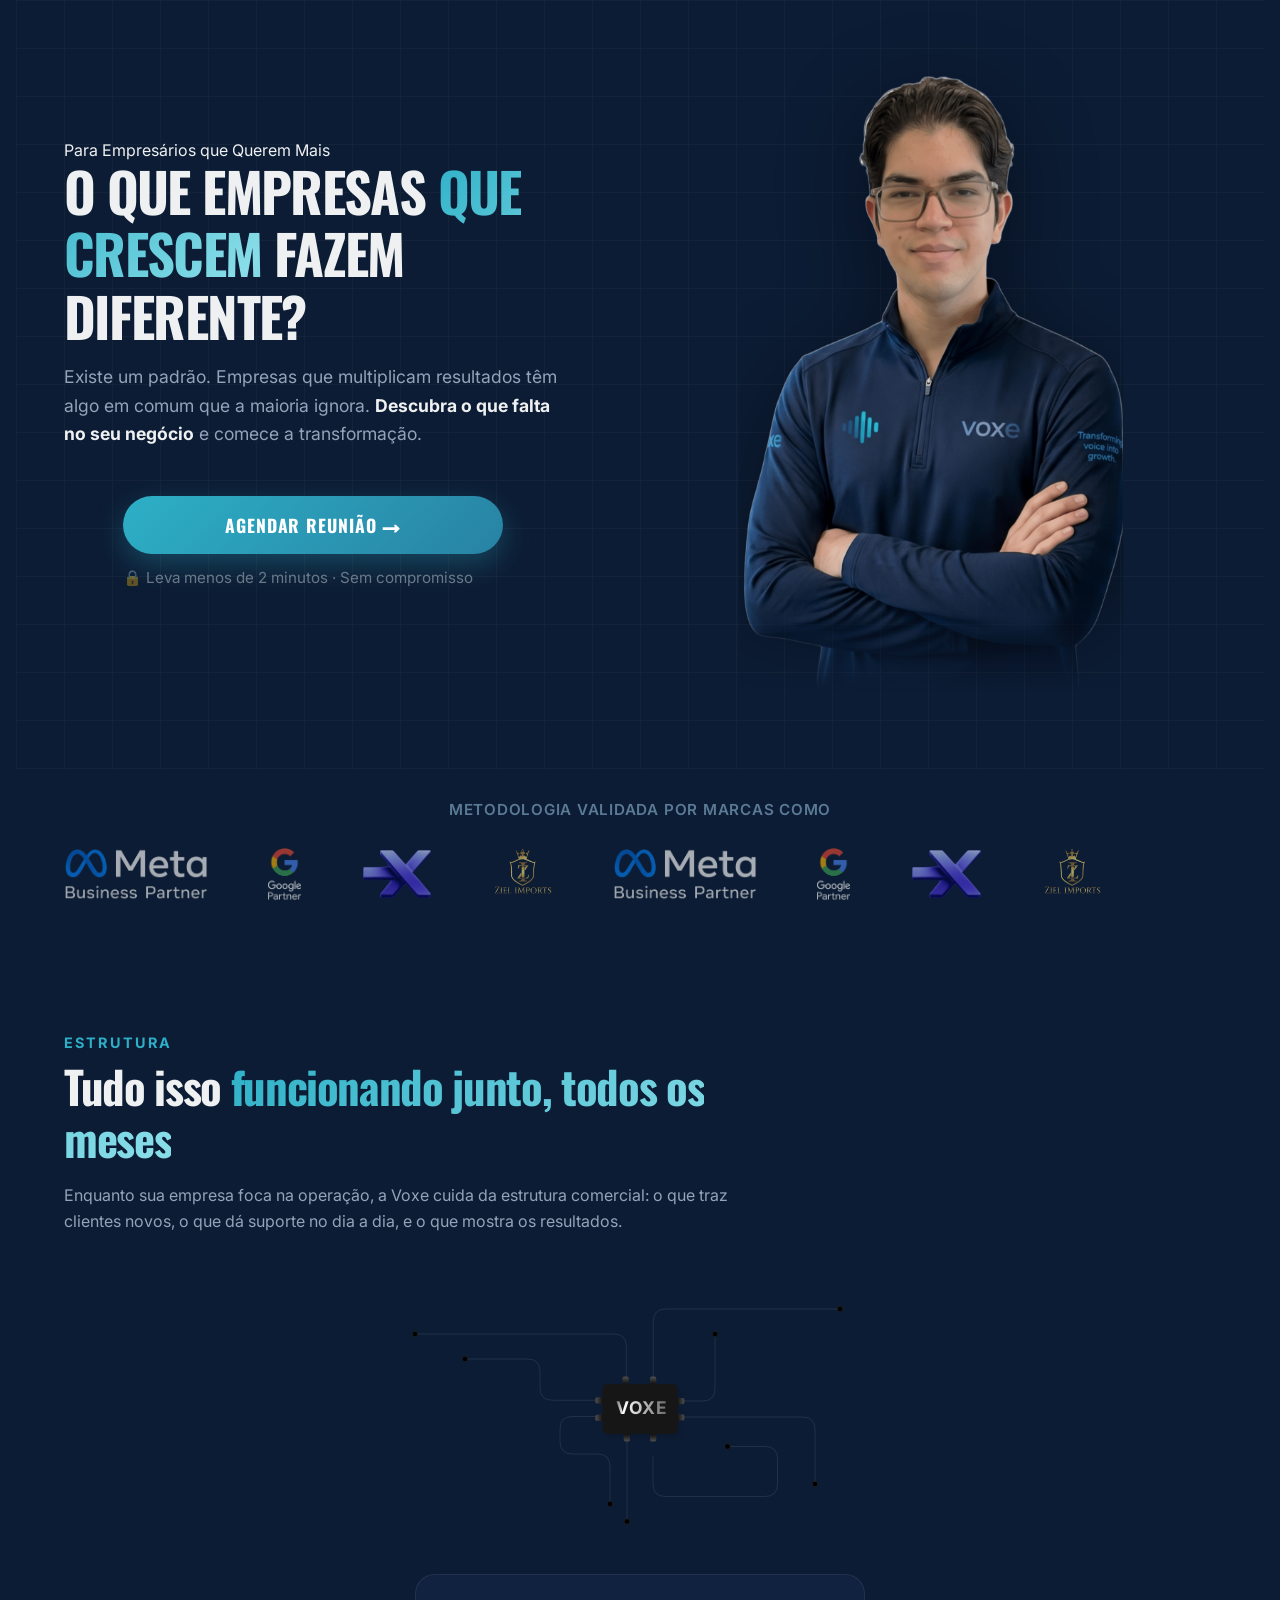
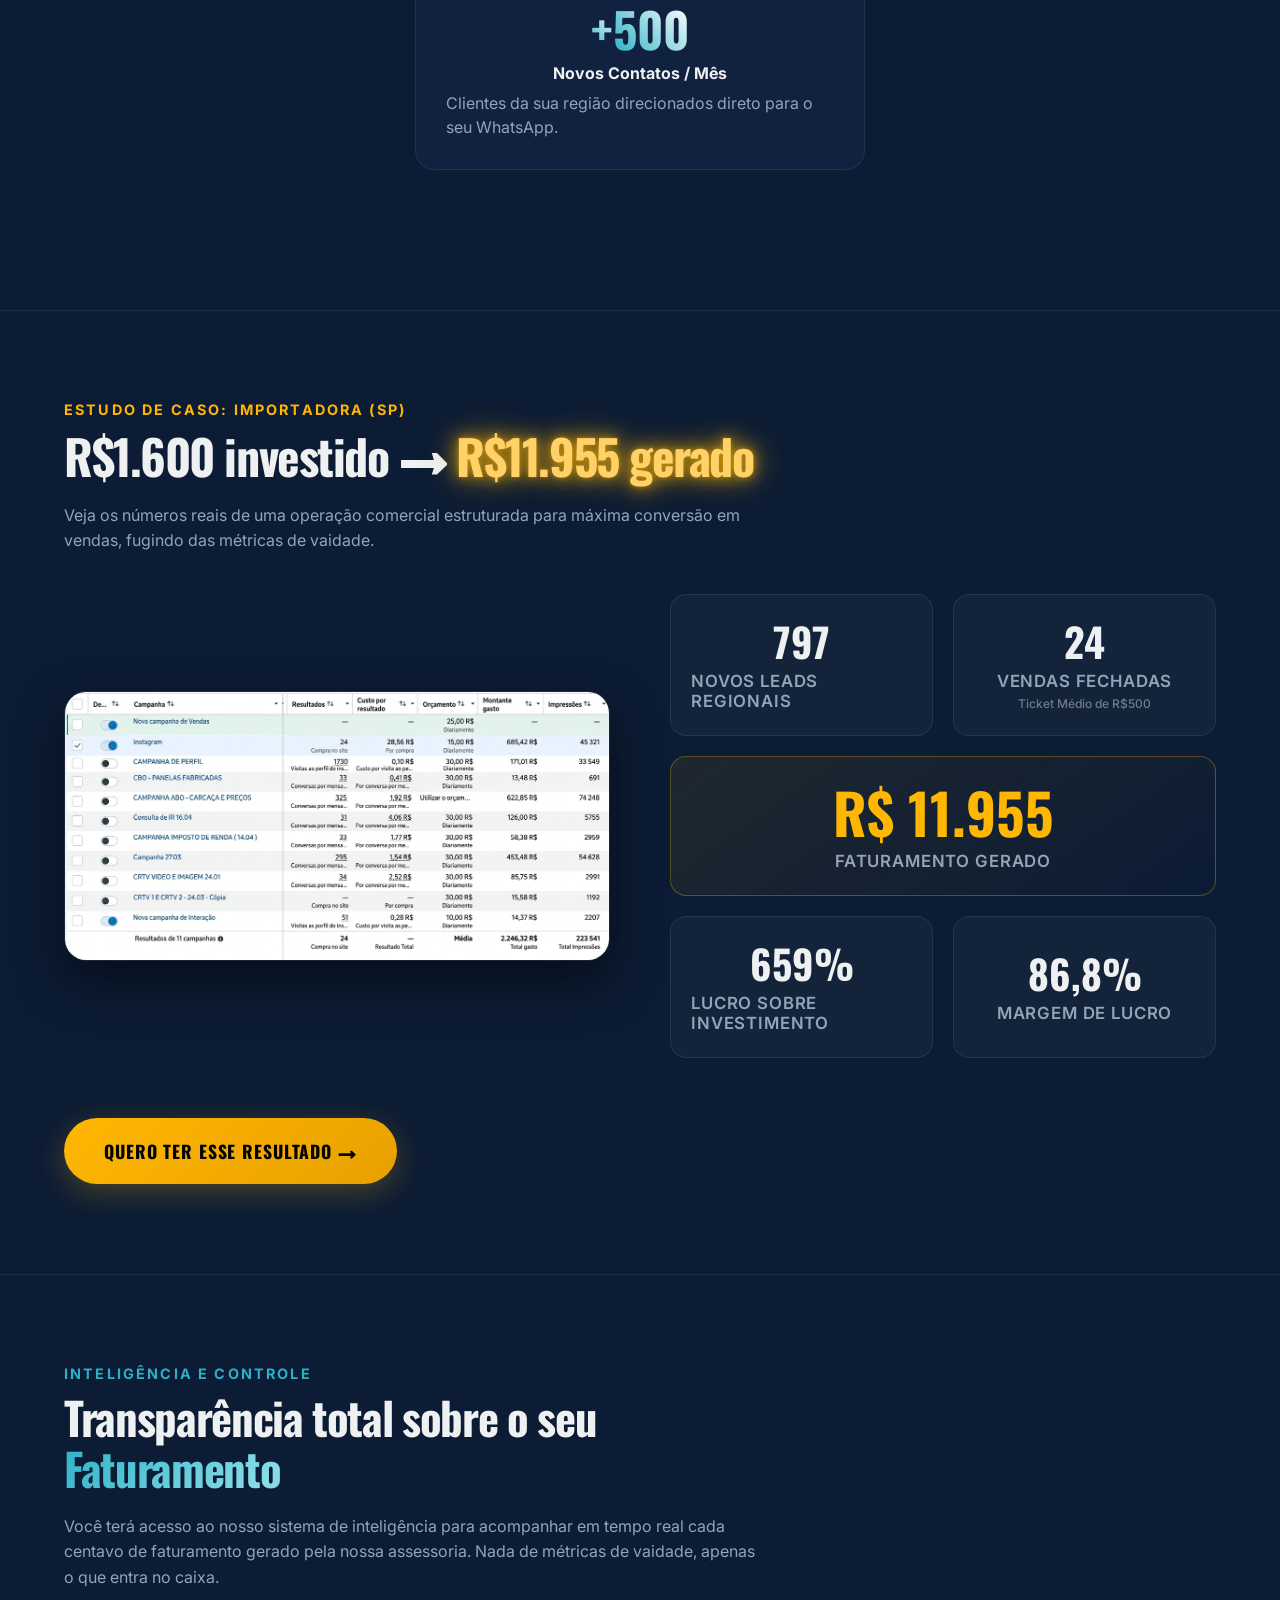
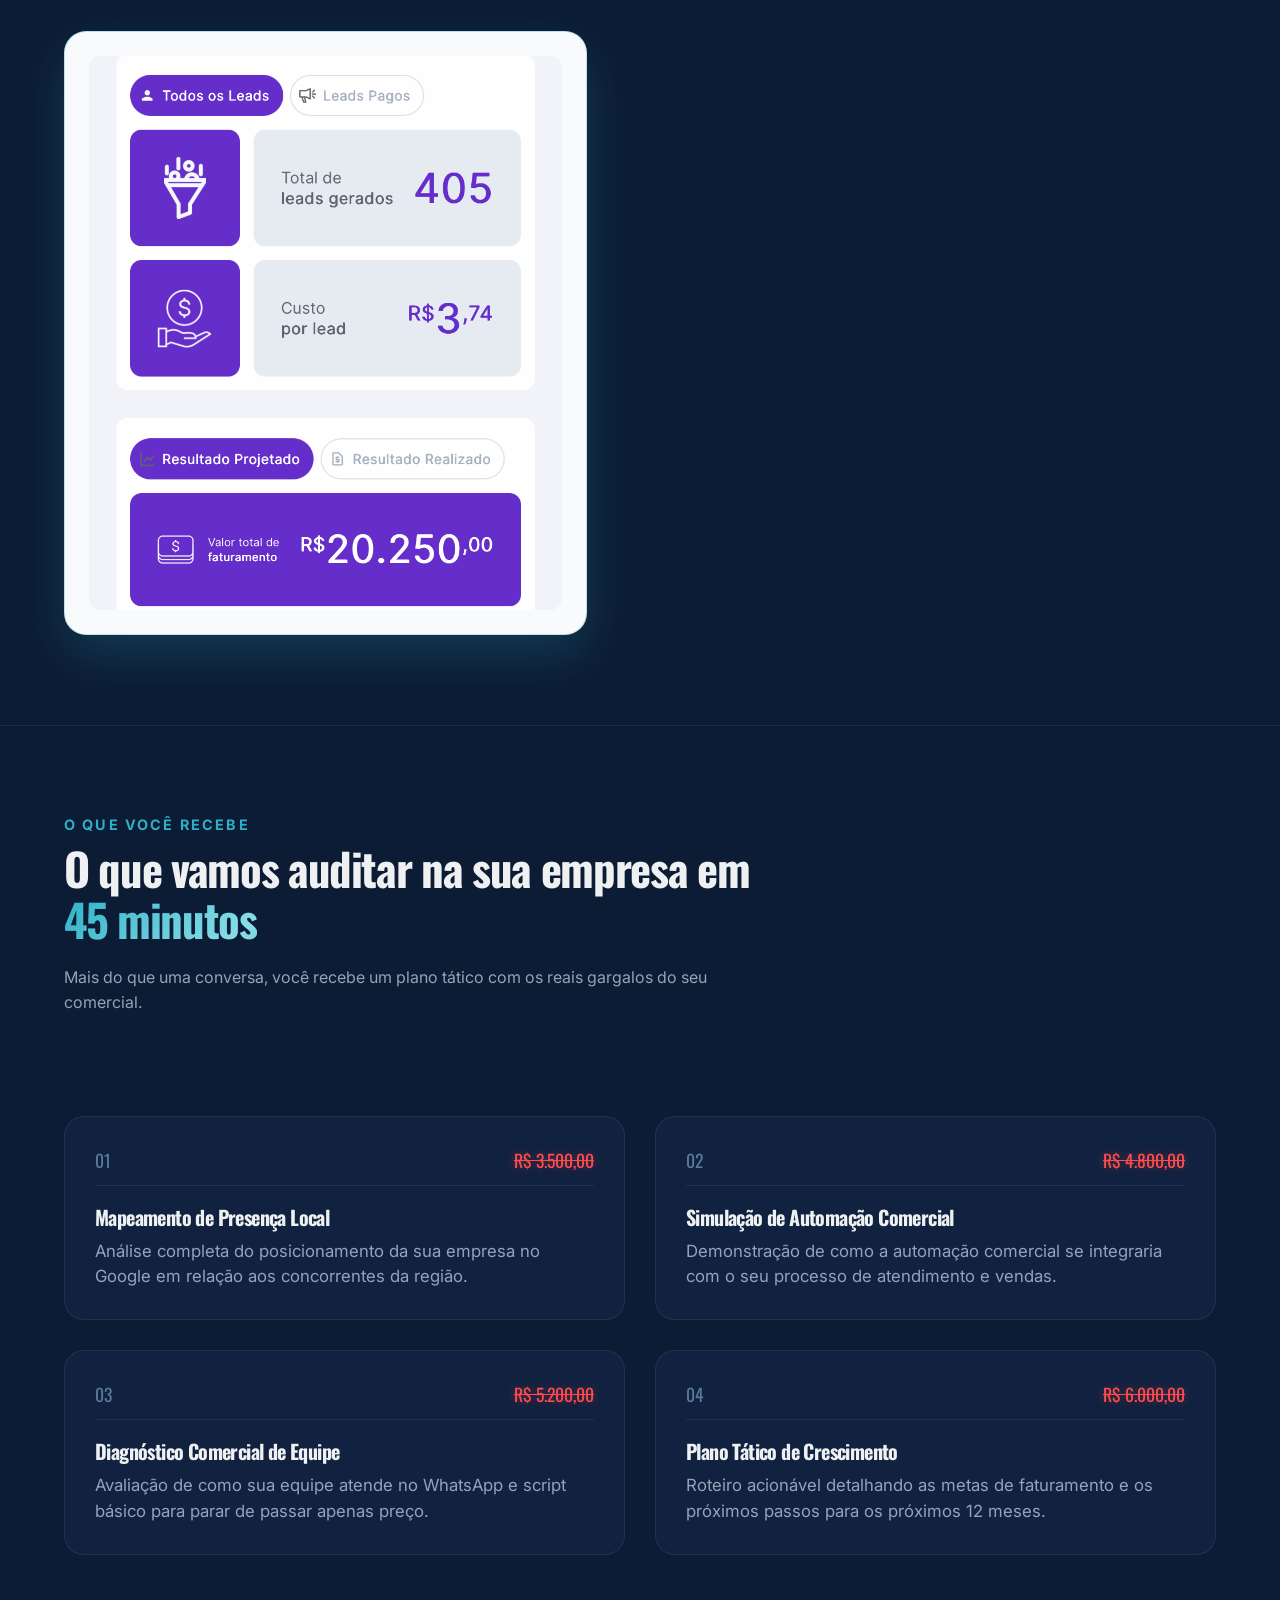
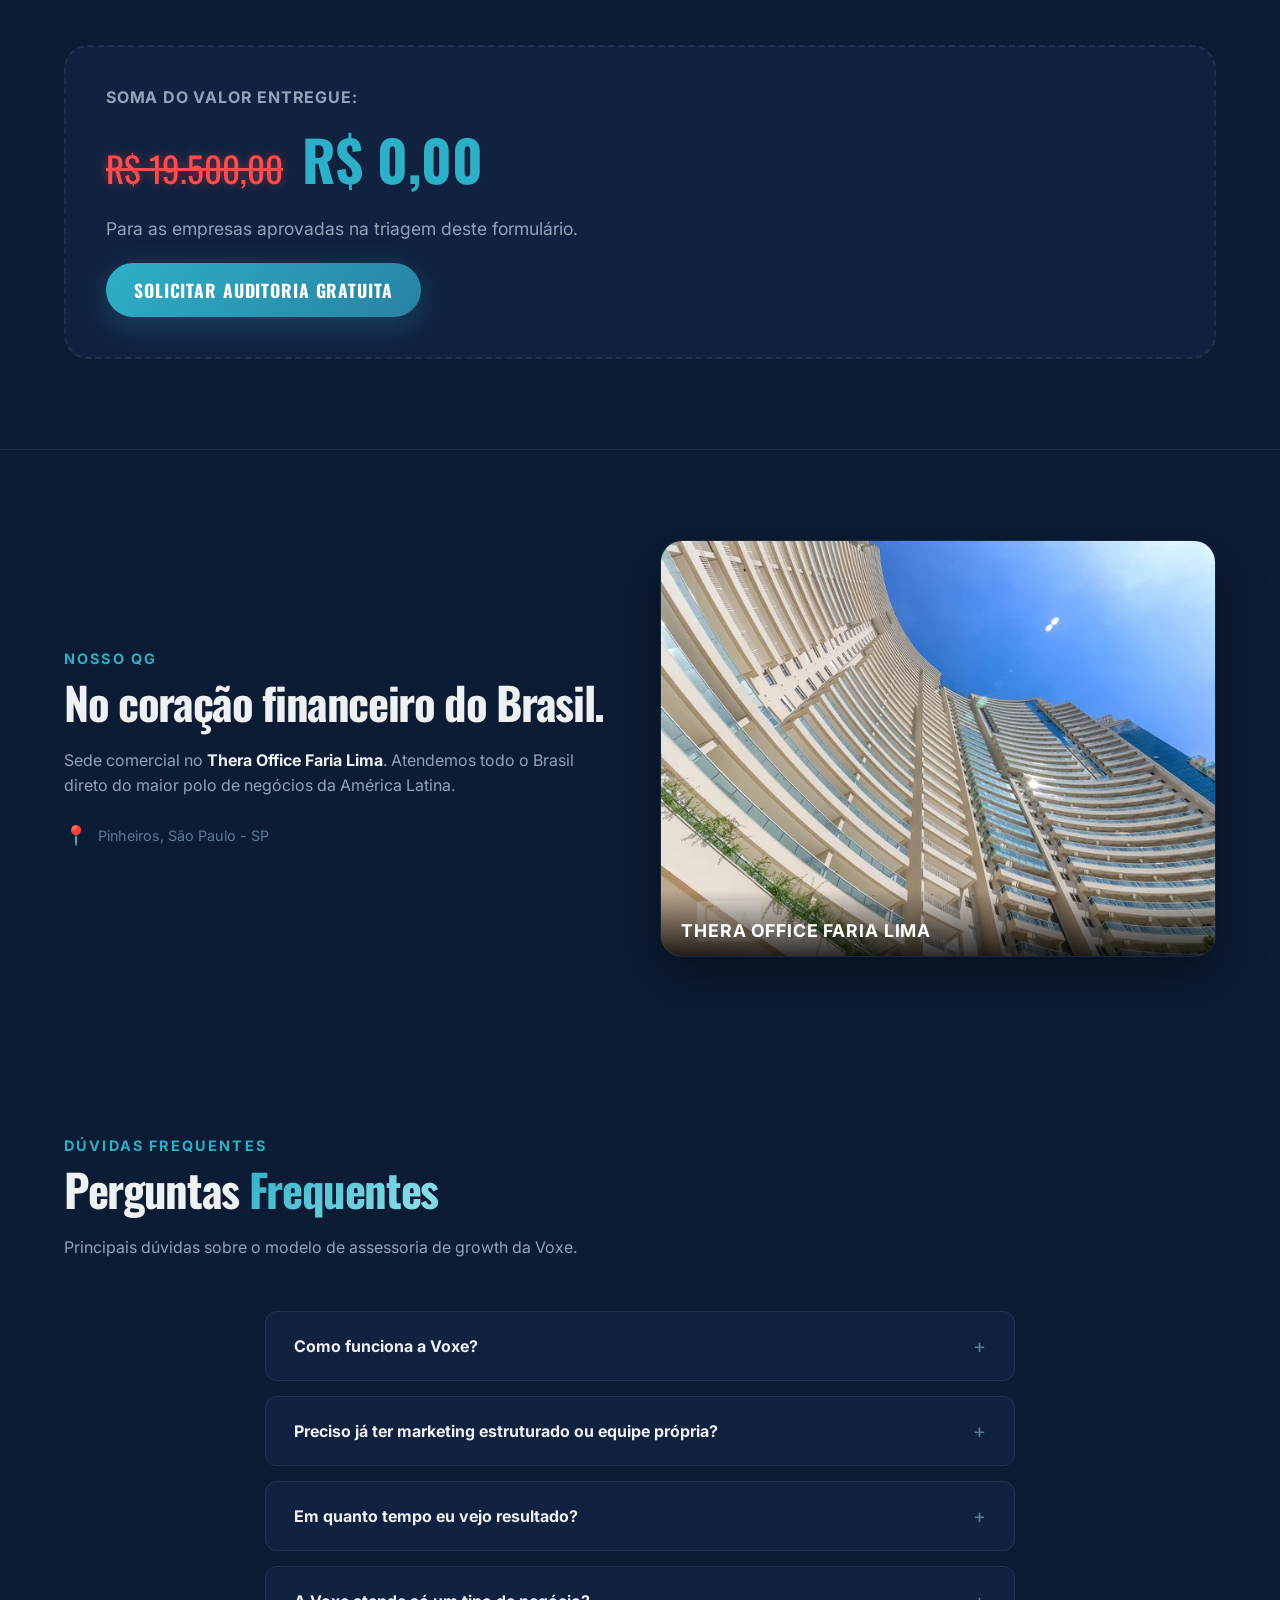
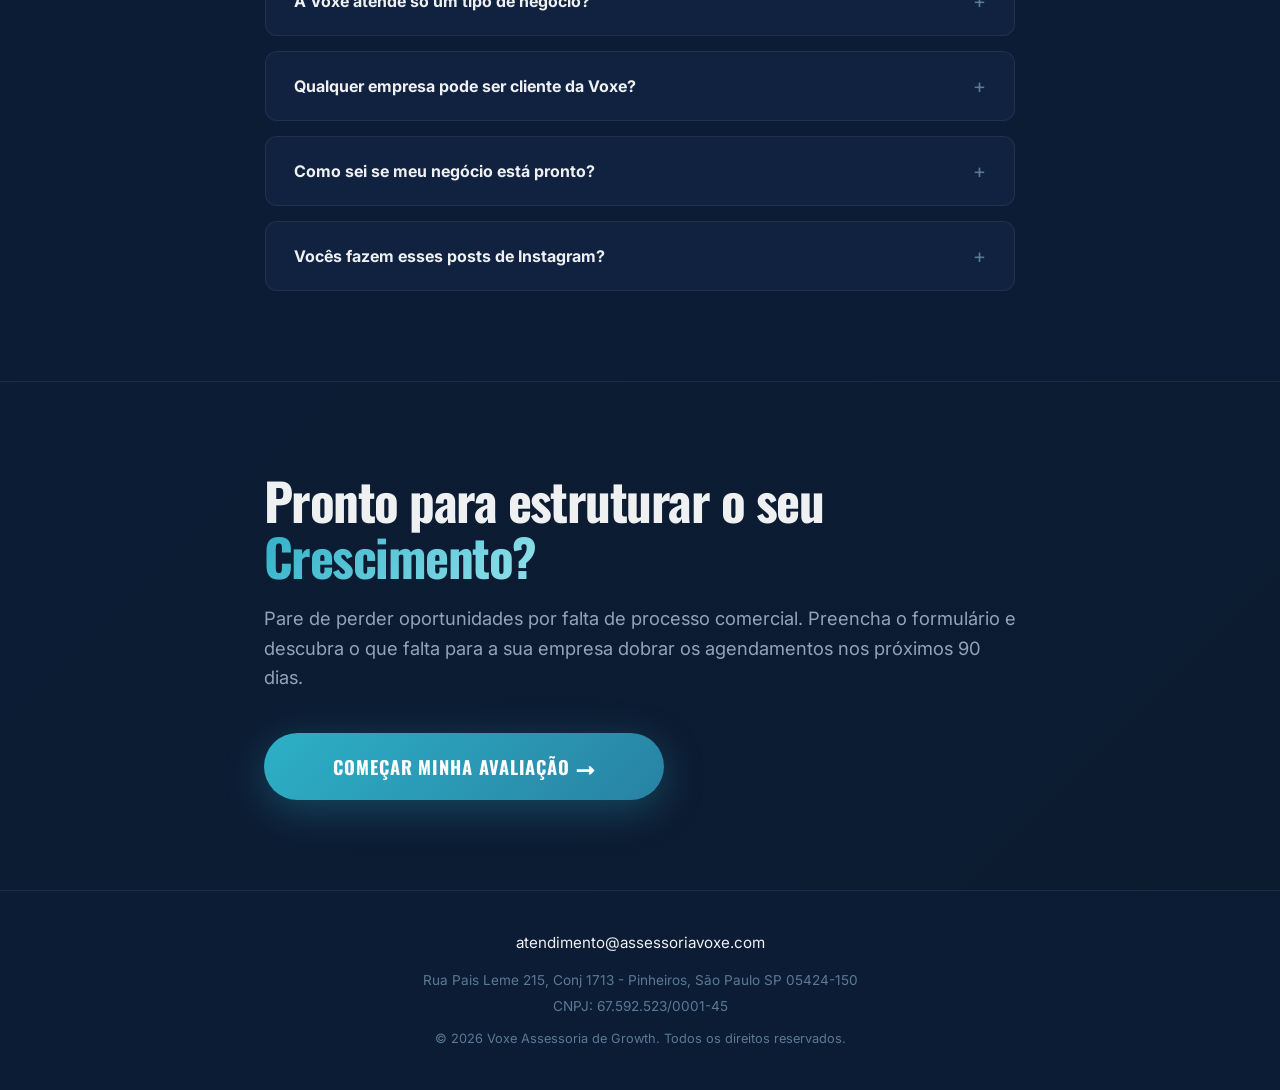
==== index.html @ 7d56da0b "Add files via upload" ====
<!DOCTYPE html>
<html lang="pt-BR">
<head>
    <meta charset="UTF-8">
    <meta name="viewport" content="width=device-width, initial-scale=1.0">
    <title>Voxe — Assessoria de Growth para Empresas de Serviços</title>
    <meta name="description" content="Assessoria de crescimento integrada para empresas de serviços: posicionamento local, automação comercial e inteligência de lucros.">
    
    <!-- Open Graph SEO -->
    <meta property="og:title" content="Voxe — Assessoria de Growth Empresarial">
    <meta property="og:description" content="Posicionamento local, atendimento inteligente no WhatsApp e estrutura comercial de alto fechamento para sua empresa.">
    <meta property="og:image" content="logo-transparent.png">
    <meta property="og:type" content="website">

    <!-- Fonts: Archivo & Archivo Black -->
    <link rel="preconnect" href="https://fonts.googleapis.com">
    <link rel="preconnect" href="https://fonts.gstatic.com" crossorigin>
    <link href="https://fonts.googleapis.com/css2?family=Inter:wght@300;400;500;600;700;800&family=Oswald:wght@400;500;600;700&family=Archivo:wght@300;400;500;600;700;800;900&family=Archivo+Black&display=swap" rel="stylesheet">
    
    <!-- Custom CSS -->
    <link rel="stylesheet" href="style.css?v=43">
    
    <!-- Favicon -->
    <link rel="icon" type="image/svg+xml" href="data:image/svg+xml,<svg xmlns=%22http://www.w3.org/2000/svg%22 viewBox=%220 0 100 100%22><circle cx=%2250%22 cy=%2250%22 r=%2235%22 fill=%22%23008AA3%22/></svg>">
</head>
<body>

    <main>
        <!-- Hero Section -->
        <section class="hero-section">
            <div id="tiles-container" class="tiles-container"></div>
            <!-- Mobile: Fullscreen person background (like Performar) -->
            <div class="hero-mobile-bg" aria-hidden="true">
                <img src="Ryan branco (1).png" alt="" loading="eager">
                <div class="hero-mobile-scrim"></div>
            </div>

            <div class="container">
                <div class="hero-grid">
                    <!-- Coluna Esquerda: Copy + CTA -->
                    <div class="hero-content">
                        <span class="tag-badge">Para Empresários que Querem Mais</span>
                        <h1 class="hero-title">O QUE EMPRESAS <span class="texto-degrade-voxe">QUE CRESCEM</span> FAZEM DIFERENTE?</h1>
                        
                        <p class="hero-subtitle">Existe um padrão. Empresas que multiplicam resultados têm algo em comum que a maioria ignora. <strong>Descubra o que falta no seu negócio</strong> e comece a transformação.</p>

                        <div class="hero-cta-group">
                            <button class="btn btn-primary btn-lg open-diagnostico-btn">
                                Agendar Reunião &rarr;
                            </button>
                            <p class="hero-hint">
                                🔒 Leva menos de 2 minutos &middot; Sem compromisso
                            </p>
                        </div>
                    </div>

                    <!-- Coluna Direita: Banner (Desktop only) -->
                    <div class="hero-visual">
                        <img
                            src="Ryan branco (1).png"
                            alt="Voxe — Assessoria de Growth Empresarial"
                            class="hero-banner-img"
                            fetchpriority="high"
                        >
                    </div>
                </div>
            </div>
        </section>




        <!-- Ticker Logos -->
        <section class="seals-section">
            <div class="container seals-container">
                <span class="seals-label">Metodologia validada por marcas como</span>
                <div class="seals-slider-wrapper">
                    <div class="seals-track">
                        <div class="seal-slide"><img src="partner-meta.png" alt="Meta Partner" class="seal-img"></div>
                        <div class="seal-slide"><img src="partner-google.png" alt="Google Partner" class="seal-img"></div>
                        <div class="seal-slide"><img src="partner-expad.png" alt="Expad Logo" class="seal-img"></div>
                        <div class="seal-slide"><img src="Remova_as_informações_de_instagram_202606252339-Photoroom.png" alt="Ziel Imports Logo" class="seal-img" style="height: 80px; object-fit: contain;"></div>
                        <!-- Duplicated for Loop -->
                        <div class="seal-slide"><img src="partner-meta.png" alt="Meta Partner" class="seal-img"></div>
                        <div class="seal-slide"><img src="partner-google.png" alt="Google Partner" class="seal-img"></div>
                        <div class="seal-slide"><img src="partner-expad.png" alt="Expad Logo" class="seal-img"></div>
                        <div class="seal-slide"><img src="Remova_as_informações_de_instagram_202606252339-Photoroom.png" alt="Ziel Imports Logo" class="seal-img" style="height: 80px; object-fit: contain;"></div>
                    </div>
                </div>
            </div>
        </section>


        <!-- Seção Propositiva de Estrutura e Resultados (Gargalos) -->
        <section id="gargalos" class="py-large">
            <div class="container">
                <div class="section-header text-left ">
                    <span class="section-subtitle">Estrutura</span>
                    <h2 class="section-title">Tudo isso <span class="texto-degrade-voxe">funcionando junto, todos os meses</span></h2>
                    <p class="section-description ">Enquanto sua empresa foca na operação, a Voxe cuida da estrutura comercial: o que traz clientes novos, o que dá suporte no dia a dia, e o que mostra os resultados.</p>
                </div>

                <!-- CPU SVG Animation Container -->
                <div class="cpu-animation-container">
                    <svg
                      class="cpu-svg"
                      width="100%"
                      height="100%"
                      viewBox="0 0 200 100"
                    >
                      <!-- Paths -->
                      <g
                        stroke="rgba(255, 255, 255, 0.12)"
                        fill="none"
                        stroke-width="0.3"
                        stroke-dasharray="100 100"
                        path-length="100"
                        marker-start="url(#cpu-circle-marker)"
                      >
                        <!-- 1st -->
                        <path
                          stroke-dasharray="100 100"
                          path-length="100"
                          d="M 10 20 h 79.5 q 5 0 5 5 v 30"
                        />
                        <!-- 2nd -->
                        <path
                          stroke-dasharray="100 100"
                          path-length="100"
                          d="M 180 10 h -69.7 q -5 0 -5 5 v 30"
                        />
                        <!-- 3rd -->
                        <path d="M 130 20 v 21.8 q 0 5 -5 5 h -10" />
                        <!-- 4th -->
                        <path d="M 170 80 v -21.8 q 0 -5 -5 -5 h -50" />
                        <!-- 5th -->
                        <path
                          stroke-dasharray="100 100"
                          path-length="100"
                          d="M 135 65 h 15 q 5 0 5 5 v 10 q 0 5 -5 5 h -39.8 q -5 0 -5 -5 v -20"
                        />
                        <!-- 6th -->
                        <path d="M 94.8 95 v -36" />
                        <!-- 7th -->
                        <path d="M 88 88 v -15 q 0 -5 -5 -5 h -10 q -5 0 -5 -5 v -5 q 0 -5 5 -5 h 14" />
                        <!-- 8th -->
                        <path d="M 30 30 h 25 q 5 0 5 5 v 6.5 q 0 5 5 5 h 20" />
                        
                        <animate
                          attributeName="stroke-dashoffset"
                          from="100"
                          to="0"
                          dur="1s"
                          fill="freeze"
                          calcMode="spline"
                          keySplines="0.25,0.1,0.5,1"
                          keyTimes="0; 1"
                        />
                      </g>

                      <!-- 1. Blue Light -->
                      <g mask="url(#cpu-mask-1)">
                        <circle
                          class="cpu-architecture cpu-line-1"
                          cx="0"
                          cy="0"
                          r="8"
                          fill="url(#cpu-blue-grad)"
                        />
                      </g>
                      <!-- 2. Yellow Light -->
                      <g mask="url(#cpu-mask-2)">
                        <circle
                          class="cpu-architecture cpu-line-2"
                          cx="0"
                          cy="0"
                          r="8"
                          fill="url(#cpu-yellow-grad)"
                        />
                      </g>
                      <!-- 3. Pinkish Light -->
                      <g mask="url(#cpu-mask-3)">
                        <circle
                          class="cpu-architecture cpu-line-3"
                          cx="0"
                          cy="0"
                          r="8"
                          fill="url(#cpu-pinkish-grad)"
                        />
                      </g>
                      <!-- 4. White Light -->
                      <g mask="url(#cpu-mask-4)">
                        <circle
                          class="cpu-architecture cpu-line-4"
                          cx="0"
                          cy="0"
                          r="8"
                          fill="url(#cpu-white-grad)"
                        />
                      </g>
                      <!-- 5. Green Light -->
                      <g mask="url(#cpu-mask-5)">
                        <circle
                          class="cpu-architecture cpu-line-5"
                          cx="0"
                          cy="0"
                          r="8"
                          fill="url(#cpu-green-grad)"
                        />
                      </g>
                      <!-- 6. Orange Light -->
                      <g mask="url(#cpu-mask-6)">
                        <circle
                          class="cpu-architecture cpu-line-6"
                          cx="0"
                          cy="0"
                          r="8"
                          fill="url(#cpu-orange-grad)"
                        />
                      </g>
                      <!-- 7. Cyan Light -->
                      <g mask="url(#cpu-mask-7)">
                        <circle
                          class="cpu-architecture cpu-line-7"
                          cx="0"
                          cy="0"
                          r="8"
                          fill="url(#cpu-cyan-grad)"
                        />
                      </g>
                      <!-- 8. Rose Light -->
                      <g mask="url(#cpu-mask-8)">
                        <circle
                          class="cpu-architecture cpu-line-8"
                          cx="0"
                          cy="0"
                          r="8"
                          fill="url(#cpu-rose-grad)"
                        />
                      </g>

                      <!-- CPU Box -->
                      <g>
                        <!-- Cpu connections -->
                        <g fill="url(#cpu-connection-gradient)">
                          <rect x="93" y="37" width="2.5" height="5" rx="0.7" />
                          <rect x="104" y="37" width="2.5" height="5" rx="0.7" />
                          <rect
                            x="116.3"
                            y="44"
                            width="2.5"
                            height="5"
                            rx="0.7"
                            transform="rotate(90 116.25 45.5)"
                          />
                          <rect
                            x="122.8"
                            y="44"
                            width="2.5"
                            height="5"
                            rx="0.7"
                            transform="rotate(90 116.25 45.5)"
                          />
                          <rect
                            x="104"
                            y="16"
                            width="2.5"
                            height="5"
                            rx="0.7"
                            transform="rotate(180 105.25 39.5)"
                          />
                          <rect
                            x="114.5"
                            y="16"
                            width="2.5"
                            height="5"
                            rx="0.7"
                            transform="rotate(180 105.25 39.5)"
                          />
                          <rect
                            x="80"
                            y="-13.6"
                            width="2.5"
                            height="5"
                            rx="0.7"
                            transform="rotate(270 115.25 19.5)"
                          />
                          <rect
                            x="87"
                            y="-13.6"
                            width="2.5"
                            height="5"
                            rx="0.7"
                            transform="rotate(270 115.25 19.5)"
                          />
                        </g>
                        <!-- Main CPU Rectangle -->
                        <rect
                          x="85"
                          y="40"
                          width="30"
                          height="20"
                          rx="2"
                          fill="#181818"
                          filter="url(#cpu-light-shadow)"
                        />
                        <!-- CPU Text -->
                        <text
                          x="90.5"
                          y="52"
                          font-size="7"
                          fill="url(#cpu-text-gradient)"
                          font-weight="700"
                          letter-spacing="0.05em"
                        >
                          VOXE
                        </text>
                      </g>

                      <!-- Masks and gradients -->
                      <defs>
                        <mask id="cpu-mask-1">
                          <path
                            d="M 10 20 h 79.5 q 5 0 5 5 v 24"
                            stroke-width="0.5"
                            stroke="white"
                          />
                        </mask>
                        <mask id="cpu-mask-2">
                          <path
                            d="M 180 10 h -69.7 q -5 0 -5 5 v 24"
                            stroke-width="0.5"
                            stroke="white"
                          />
                        </mask>
                        <mask id="cpu-mask-3">
                          <path
                            d="M 130 20 v 21.8 q 0 5 -5 5 h -10"
                            stroke-width="0.5"
                            stroke="white"
                          />
                        </mask>
                        <mask id="cpu-mask-4">
                          <path
                            d="M 170 80 v -21.8 q 0 -5 -5 -5 h -50"
                            stroke-width="0.5"
                            stroke="white"
                          />
                        </mask>
                        <mask id="cpu-mask-5">
                          <path
                            d="M 135 65 h 15 q 5 0 5 5 v 10 q 0 5 -5 5 h -39.8 q -5 0 -5 -5 v -20"
                            stroke-width="0.5"
                            stroke="white"
                          />
                        </mask>
                        <mask id="cpu-mask-6">
                          <path d="M 94.8 95 v -36" stroke-width="0.5" stroke="white" />
                        </mask>
                        <mask id="cpu-mask-7">
                          <path
                            d="M 88 88 v -15 q 0 -5 -5 -5 h -10 q -5 0 -5 -5 v -5 q 0 -5 5 -5 h 14"
                            stroke-width="0.5"
                            stroke="white"
                          />
                        </mask>
                        <mask id="cpu-mask-8">
                          <path
                            d="M 30 30 h 25 q 5 0 5 5 v 6.5 q 0 5 5 5 h 20"
                            stroke-width="0.5"
                            stroke="white"
                          />
                        </mask>
                        <!-- Gradients -->
                        <radialGradient id="cpu-blue-grad" fx="1">
                          <stop offset="0%" stop-color="#00E8ED" />
                          <stop offset="50%" stop-color="#08F" />
                          <stop offset="100%" stop-color="transparent" />
                        </radialGradient>
                        <radialGradient id="cpu-yellow-grad" fx="1">
                          <stop offset="0%" stop-color="#FFD800" />
                          <stop offset="50%" stop-color="#FFD800" />
                          <stop offset="100%" stop-color="transparent" />
                        </radialGradient>
                        <radialGradient id="cpu-pinkish-grad" fx="1">
                          <stop offset="0%" stop-color="#830CD1" />
                          <stop offset="50%" stop-color="#FF008B" />
                          <stop offset="100%" stop-color="transparent" />
                        </radialGradient>
                        <radialGradient id="cpu-white-grad" fx="1">
                          <stop offset="0%" stop-color="white" />
                          <stop offset="100%" stop-color="transparent" />
                        </radialGradient>
                        <radialGradient id="cpu-green-grad" fx="1">
                          <stop offset="0%" stop-color="#22c55e" />
                          <stop offset="100%" stop-color="transparent" />
                        </radialGradient>
                        <radialGradient id="cpu-orange-grad" fx="1">
                          <stop offset="0%" stop-color="#f97316" />
                          <stop offset="100%" stop-color="transparent" />
                        </radialGradient>
                        <radialGradient id="cpu-cyan-grad" fx="1">
                          <stop offset="0%" stop-color="#06b6d4" />
                          <stop offset="100%" stop-color="transparent" />
                        </radialGradient>
                        <radialGradient id="cpu-rose-grad" fx="1">
                          <stop offset="0%" stop-color="#f43f5e" />
                          <stop offset="100%" stop-color="transparent" />
                        </radialGradient>
                        <filter
                          id="cpu-light-shadow"
                          x="-50%"
                          y="-50%"
                          width="200%"
                          height="200%"
                        >
                          <feDropShadow
                            dx="1.5"
                            dy="1.5"
                            stdDeviation="1"
                            flood-color="black"
                            flood-opacity="0.1"
                          />
                        </filter>
                        <marker
                          id="cpu-circle-marker"
                          viewBox="0 0 10 10"
                          refX="5"
                          refY="5"
                          markerWidth="18"
                          markerHeight="18"
                        >
                          <circle
                            id="innerMarkerCircle"
                            cx="5"
                            cy="5"
                            r="2"
                            fill="black"
                            stroke="#232323"
                            stroke-width="0.5"
                          >
                            <animate attributeName="r" values="0; 3; 2" dur="0.5s" />
                          </circle>
                        </marker>
                        <!-- Cpu connection gradient -->
                        <linearGradient
                          id="cpu-connection-gradient"
                          x1="0"
                          y1="0"
                          x2="0"
                          y2="1"
                        >
                          <stop offset="0%" stop-color="#4F4F4F" />
                          <stop offset="60%" stop-color="#121214" />
                        </linearGradient>
                        <!-- Add CPU Text Gradient -->
                        <linearGradient id="cpu-text-gradient" x1="0" y1="0" x2="1" y2="0">
                          <stop offset="0%" stop-color="#666666">
                            <animate
                              attributeName="offset"
                              values="-2; -1; 0"
                              dur="5s"
                              repeatCount="indefinite"
                              calcMode="spline"
                              keyTimes="0; 0.5; 1"
                              keySplines="0.4 0 0.2 1; 0.4 0 0.2 1"
                            />
                          </stop>
                          <stop offset="25%" stop-color="white">
                            <animate
                              attributeName="offset"
                              values="-1; 0; 1"
                              dur="5s"
                              repeatCount="indefinite"
                              calcMode="spline"
                              keyTimes="0; 0.5; 1"
                              keySplines="0.4 0 0.2 1; 0.4 0 0.2 1"
                            />
                          </stop>
                          <stop offset="50%" stop-color="#666666">
                            <animate
                              attributeName="offset"
                              values="0; 1; 2;"
                              dur="5s"
                              repeatCount="indefinite"
                              calcMode="spline"
                              keyTimes="0; 0.5; 1"
                              keySplines="0.4 0 0.2 1; 0.4 0 0.2 1"
                            />
                          </stop>
                        </linearGradient>
                      </defs>
                    </svg>
                </div>


                <!-- CPU Stats Results Bar -->
                <div class="cpu-results-bar" style="display: flex; justify-content: flex-start; flex-wrap: wrap; width: 100%;">
                    <div class="cpu-result-item" style="margin: 0; max-width: 450px; width: 100%;">
                        <div class="cpu-result-number-row">
                            <span class="cpu-result-prefix">+</span>
                            <span class="cpu-result-number" data-target="500">0</span>
                        </div>
                        <span class="cpu-result-label">Novos Contatos / Mês</span>
                        <p class="cpu-result-subtext">Clientes da sua região direcionados direto para o seu WhatsApp.</p>
                    </div>

                </div>

            </div>
        </section>

        <!-- Case Study Section - Ziel Imports -->
        <section class="case-study-section py-large bg-secondary" style="border-top: 1px solid var(--border-color); border-bottom: 1px solid var(--border-color);">
            <div class="container">
                <div class="section-header text-left " style="margin-bottom: 40px;">
                    <span class="section-subtitle" style="color: #FFB703;">Estudo de Caso: Importadora (SP)</span>
                    <h2 class="section-title" style="font-size: 3rem;">R$1.600 investido &rarr; <span class="neon-text-gold">R$11.955 gerado</span></h2>
                    <p class="section-description ">Veja os números reais de uma operação comercial estruturada para máxima conversão em vendas, fugindo das métricas de vaidade.</p>
                </div>
                
                <div class="case-study-grid">
                    <div class="case-study-visual">
                        <img src="Resultados - Copia1.png" alt="Resultados Ziel Imports Dashboard" class="case-study-img" loading="lazy">
                    </div>
                    
                    <div class="case-study-metrics">
                        <div class="metric-card">
                            <span class="metric-value">797</span>
                            <span class="metric-label">Novos Leads Regionais</span>
                        </div>
                        <div class="metric-card">
                            <span class="metric-value">24</span>
                            <span class="metric-label">Vendas Fechadas</span>
                            <span class="metric-subtext" style="font-size: 0.75rem; color: rgba(255,255,255,0.4); margin-top: 5px; font-weight: 500;">Ticket Médio de R$500</span>
                        </div>
                        <div class="metric-card highlight-metric">
                            <span class="metric-value" style="color: #FFB703;">R$ 11.955</span>
                            <span class="metric-label">Faturamento Gerado</span>
                        </div>
                        <div class="metric-card">
                            <span class="metric-value">659%</span>
                            <span class="metric-label">Lucro sobre Investimento</span>
                        </div>
                        <div class="metric-card">
                            <span class="metric-value">86,8%</span>
                            <span class="metric-label">Margem de Lucro</span>
                        </div>
                    </div>
                </div>

                <div class="text-left" style="margin-top: 60px;">
                    <button class="btn btn-primary btn-lg open-diagnostico-btn" style="background: linear-gradient(135deg, #FFB703, #e8a000); box-shadow: 0 8px 30px rgba(255, 183, 3, 0.25); color: #000; font-weight: 900; font-size: 1.1rem; padding: 20px 40px;">
                        Quero Ter Esse Resultado &rarr;
                    </button>
                </div>
            </div>
        </section>

        <!-- Tracking System Section -->
        <section class="tracking-system-section py-large" style="background-color: var(--bg-primary);">
            <div class="container text-left ">
                <div class="section-header" style="margin-bottom: 40px;">
                    <span class="section-subtitle" style="color: var(--accent-cyan);">Inteligência e Controle</span>
                    <h2 class="section-title">Transparência total sobre o seu <span class="texto-degrade-voxe">Faturamento</span></h2>
                    <p class="section-description ">Você terá acesso ao nosso sistema de inteligência para acompanhar em tempo real cada centavo de faturamento gerado pela nossa assessoria. Nada de métricas de vaidade, apenas o que entra no caixa.</p>
                </div>
                
                <div class="tracking-visual" style="width: fit-content; border-radius: var(--radius-lg); overflow: hidden; box-shadow: 0 20px 50px rgba(45, 176, 199, 0.2); border: 1px solid rgba(45, 176, 199, 0.3); max-width: 100%; margin: 0; display: block; background-color: #f8fafc; padding: 24px; box-sizing: border-box;">
                    <img src="Expadcopia1.png" alt="Painel de Faturamento Voxe" style="max-width: 100%; height: auto; display: block; border-radius: 12px;" loading="lazy">
                </div>
            </div>
        </section>



        <!-- Value Stack Section (Auditoria de Faturamento) -->
        <section id="valor-entregue" class="py-large" style="border-top: 1px solid var(--border-color);">
            <div class="container">
                <div class="section-header text-left ">
                    <span class="section-subtitle">O que você recebe</span>
                    <h2 class="section-title">O que vamos auditar na sua empresa em <span class="texto-degrade-voxe">45 minutos</span></h2>
                    <p class="section-description ">Mais do que uma conversa, você recebe um plano tático com os reais gargalos do seu comercial.</p>
                </div>
                
                <div class="value-stack-grid py-medium">
                    <!-- Item 1 -->
                    <div class="value-stack-item">
                        <div class="value-item-header">
                            <span class="value-item-num">01</span>
                            <span class="value-item-price">R$ 3.500,00</span>
                        </div>
                        <h4 class="value-item-title">Mapeamento de Presença Local</h4>
                        <p class="value-item-text">Análise completa do posicionamento da sua empresa no Google em relação aos concorrentes da região.</p>
                    </div>
                    
                    <!-- Item 2 -->
                    <div class="value-stack-item">
                        <div class="value-item-header">
                            <span class="value-item-num">02</span>
                            <span class="value-item-price">R$ 4.800,00</span>
                        </div>
                        <h4 class="value-item-title">Simulação de Automação Comercial</h4>
                        <p class="value-item-text">Demonstração de como a automação comercial se integraria com o seu processo de atendimento e vendas.</p>
                    </div>
                    
                    <!-- Item 3 -->
                    <div class="value-stack-item">
                        <div class="value-item-header">
                            <span class="value-item-num">03</span>
                            <span class="value-item-price">R$ 5.200,00</span>
                        </div>
                        <h4 class="value-item-title">Diagnóstico Comercial de Equipe</h4>
                        <p class="value-item-text">Avaliação de como sua equipe atende no WhatsApp e script básico para parar de passar apenas preço.</p>
                    </div>
                    
                    <!-- Item 4 -->
                    <div class="value-stack-item">
                        <div class="value-item-header">
                            <span class="value-item-num">04</span>
                            <span class="value-item-price">R$ 6.000,00</span>
                        </div>
                        <h4 class="value-item-title">Plano Tático de Crescimento</h4>
                        <p class="value-item-text">Roteiro acionável detalhando as metas de faturamento e os próximos passos para os próximos 12 meses.</p>
                    </div>
                </div>

                <div class="value-stack-total-card text-left">
                    <span class="total-label">Soma do valor entregue:</span>
                    <span class="total-price-slashed">R$ 19.500,00</span>
                    <span class="total-price-free">R$ 0,00</span>
                    <p class="total-desc ">Para as empresas aprovadas na triagem deste formulário.</p>
                    <button class="btn btn-primary open-diagnostico-btn" style="margin-top: 20px;">Solicitar Auditoria Gratuita</button>
                </div>
            </div>
        </section>





        <!-- Location Authority Section -->
        <section class="location-section py-large bg-secondary" style="border-top: 1px solid var(--border-color);">
            <div class="container">
                <div class="grid-2" style="align-items: center; gap: 40px;">
                    <div class="location-content">
                        <span class="section-subtitle" style="color: var(--accent-cyan);">Nosso QG</span>
                        <h2 class="section-title">No coração financeiro do Brasil.</h2>
                        <p class="section-description" style="margin-left: 0; margin-bottom: 24px;">
                            Sede comercial no <strong>Thera Office Faria Lima</strong>. Atendemos todo o Brasil direto do maior polo de negócios da América Latina.
                        </p>
                        <div style="display: flex; gap: 10px; align-items: center; color: var(--text-muted); font-size: 0.9rem;">
                            <span style="font-size: 1.2rem;">📍</span>
                            <span>Pinheiros, São Paulo - SP</span>
                        </div>
                    </div>
                    
                    <div class="location-visual" style="border-radius: var(--radius-lg); overflow: hidden; box-shadow: 0 20px 50px rgba(0, 0, 0, 0.4); border: 1px solid rgba(255, 255, 255, 0.05); position: relative;">
                        <img src="Captura de tela 2026-08-09 145352.png" alt="Thera Office Faria Lima - Escritório Voxe" style="width: 100%; height: 100%; object-fit: cover; display: block; aspect-ratio: 4/3;" loading="lazy">
                        <div style="position: absolute; bottom: 0; left: 0; width: 100%; background: linear-gradient(to top, rgba(0,0,0,0.8), transparent); padding: 30px 20px 15px;">
                            <span style="color: white; font-weight: 700; font-size: 1.1rem; letter-spacing: 0.05em;">THERA OFFICE FARIA LIMA</span>
                        </div>
                    </div>
                </div>
            </div>
        </section>

        <!-- FAQ Section -->
        <section id="faq" class="py-large">
            <div class="container">
                <div class="section-header text-left ">
                    <span class="section-subtitle">Dúvidas Frequentes</span>
                    <h2 class="section-title">Perguntas <span class="texto-degrade-voxe">Frequentes</span></h2>
                    <p class="section-description ">Principais dúvidas sobre o modelo de assessoria de growth da Voxe.</p>
                </div>

                <div class="faq-container">
                    <div class="faq-item">
                        <button class="faq-trigger">
                            <span>Como funciona a Voxe?</span>
                            <span class="faq-icon-plus">+</span>
                        </button>
                        <div class="faq-content">
                            <p>Fazemos um diagnóstico do seu negócio pra entender onde estão os gargalos de captação de clientes. A partir disso, montamos um plano de ação sob medida — tráfego, funil digital, CRM e estruturação comercial — focado em um resultado específico dentro de um prazo definido.</p>
                        </div>
                    </div>

                    <div class="faq-item">
                        <button class="faq-trigger">
                            <span>Preciso já ter marketing estruturado ou equipe própria?</span>
                            <span class="faq-icon-plus">+</span>
                        </button>
                        <div class="faq-content">
                            <p>Não. A Voxe assume o processo de captação de clientes do zero, com metodologia e acompanhamento próprios.</p>
                        </div>
                    </div>

                    <div class="faq-item">
                        <button class="faq-trigger">
                            <span>Em quanto tempo eu vejo resultado?</span>
                            <span class="faq-icon-plus">+</span>
                        </button>
                        <div class="faq-content">
                            <p>Isso varia conforme o diagnóstico do seu negócio — por isso o plano de ação é apresentado com prazo estimado antes de você fechar, sem promessa genérica.</p>
                        </div>
                    </div>

                    <div class="faq-item">
                        <button class="faq-trigger">
                            <span>A Voxe atende só um tipo de negócio?</span>
                            <span class="faq-icon-plus">+</span>
                        </button>
                        <div class="faq-content">
                            <p>Não. Atendemos negócios locais de diferentes segmentos que precisam captar mais clientes de forma consistente. O que definimos juntos na reunião de diagnóstico é a estratégia certa pro seu caso.</p>
                        </div>
                    </div>

                    <div class="faq-item">
                        <button class="faq-trigger">
                            <span>Qualquer empresa pode ser cliente da Voxe?</span>
                            <span class="faq-icon-plus">+</span>
                        </button>
                        <div class="faq-content">
                            <p>Não. Como o trabalho é sob medida, atendemos negócios que já faturam o suficiente pra sustentar o investimento e absorver o crescimento gerado. O primeiro passo é uma conversa de diagnóstico pra ver se faz sentido pros dois lados.</p>
                        </div>
                    </div>

                    <div class="faq-item">
                        <button class="faq-trigger">
                            <span>Como sei se meu negócio está pronto?</span>
                            <span class="faq-icon-plus">+</span>
                        </button>
                        <div class="faq-content">
                            <p>Preencha o formulário abaixo e agende uma conversa de diagnóstico com a gente. Nela avaliamos seu momento atual e se a Voxe é o encaixe certo.</p>
                        </div>
                    </div>

                    <div class="faq-item">
                        <button class="faq-trigger">
                            <span>Vocês fazem esses posts de Instagram?</span>
                            <span class="faq-icon-plus">+</span>
                        </button>
                        <div class="faq-content">
                            <p>Sim, mas vamos ser diretos: só o post bonito não paga boleto. A gestão de redes sociais faz parte da estrutura porque faz diferença — sem ela, a operação fica incompleta e a marca perde consistência. Mas ela é parte do sistema, não o motor principal: o que realmente traz cliente é a combinação com tráfego pago e estruturação comercial.</p>
                        </div>
                    </div>
                </div>
            </div>
        </section>

        <!-- Final CTA Section -->
        <section class="final-cta-section py-large text-left" style="background: linear-gradient(135deg, var(--bg-primary), #0c1b30); border-top: 1px solid var(--border-color);">
            <div class="container" style="max-width: 800px;">
                <h2 class="section-title" style="font-size: 3.2rem; margin-bottom: 20px; line-height: 1.1;">
                    Pronto para estruturar o seu <span class="texto-degrade-voxe">Crescimento?</span>
                </h2>
                <p class="section-description " style="margin-bottom: 40px; font-size: 1.15rem;">
                    Pare de perder oportunidades por falta de processo comercial. Preencha o formulário e descubra o que falta para a sua empresa dobrar os agendamentos nos próximos 90 dias.
                </p>
                <button class="btn btn-primary btn-lg open-diagnostico-btn" style="box-shadow: 0 10px 40px rgba(45, 176, 199, 0.3); padding: 20px 50px; font-size: 1.15rem; width: 100%; max-width: 400px;">
                    Começar Minha Avaliação &rarr;
                </button>
            </div>
        </section>
    </main>

    <!-- Footer Minimalista -->
    <footer style="padding: 40px 0; border-top: 1px solid var(--border-color); text-align: center;">
        <div class="container">
            <p style="font-size: 0.95rem; margin-bottom: 15px;">
                <a href="mailto:atendimento@assessoriavoxe.com" style="color: var(--text-primary); text-decoration: none; transition: color 0.3s;" onmouseover="this.style.color='var(--accent-cyan)'" onmouseout="this.style.color='var(--text-primary)'">atendimento@assessoriavoxe.com</a>
            </p>
            <p style="font-size: 0.85rem; color: var(--text-muted); margin-bottom: 4px;">Rua Pais Leme 215, Conj 1713 - Pinheiros, São Paulo SP 05424-150</p>
            <p style="font-size: 0.85rem; color: var(--text-muted); margin-bottom: 12px;">CNPJ: 67.592.523/0001-45</p>
            <p style="font-size: 0.8rem; color: var(--text-muted);">&copy; 2026 Voxe Assessoria de Growth. Todos os direitos reservados.</p>
        </div>
    </footer>

    <!-- Modal Respondi -->
    <div id="respondiModal" class="modal-overlay" style="padding: 0; align-items: stretch; justify-content: stretch;">
        <button class="modal-close-btn" id="closeModalBtn" style="color: #ffffff; font-size: 3rem; right: 30px; top: 20px; z-index: 2147483647; position: fixed;">&times;</button>
        <div data-respondi-container="" data-respondi-mode="fullscreen" data-respondi-src="https://form.respondi.app/bW3k8eY1" style="width: 100%; height: 100%;"></div>
    </div>
    <script>const bodyScript=document.querySelector('body'),hasScript=document.querySelector('#respondi_src');if(!hasScript){const script=document.createElement('script');script.setAttribute("async", "");document.body.appendChild(script),script.id='respondi_src',script.src='https://embed.respondi.app/embed.js';}</script>

    <!-- JS Logic -->
    <script src="script.js?v=3"></script>
</body>
</html>
---- style.css ----
/* ==========================================================================
   Voxe Design System - B2B Premium Assessoria de Growth (2026)
   Inspired by: Performar Company, Assessoria Alpha, SPR MarÃ§al
   ========================================================================== */

/* Variables */
:root {
    --bg-primary: #0c1c34;
    --bg-secondary: #0a1628;
    --bg-card: #112240;
    --bg-card-hover: #163057;
    
    --accent-cyan: #2db0c7;
    --accent-cyan-dark: #2882a3;
    --accent-deep: #2b6a89;
    
    --text-primary: #eef0f1;
    --text-secondary: #94a3b8;
    --text-muted: #5a7a96;
    
    --border-color: rgba(255, 255, 255, 0.07);
    --border-hover: rgba(45, 176, 199, 0.3);
    
    --glass: rgba(255, 255, 255, 0.04);
    --glass-strong: rgba(255, 255, 255, 0.07);
    
    --font-family: 'Inter', 'Archivo', sans-serif;
    --font-family-title: 'Oswald', 'Archivo Black', sans-serif;
    
    --transition-fast: 0.15s cubic-bezier(0.16, 1, 0.3, 1);
    --transition-smooth: 0.3s cubic-bezier(0.16, 1, 0.3, 1);
    --ease: cubic-bezier(0.16, 1, 0.3, 1);
    
    --container-max-width: 1200px;
    --header-height: 80px;
    --radius-lg: 22px;
    --radius-md: 16px;
    --radius-sm: 10px;
}

/* Reset */
*, *::before, *::after {
    box-sizing: border-box;
    margin: 0;
    padding: 0;
}

html {
    scroll-behavior: smooth;
    font-size: 16px;
    background-color: var(--bg-primary);
    color: var(--text-primary);
    font-family: var(--font-family);
    -webkit-font-smoothing: antialiased;
    overflow-x: hidden;
}

body {
    overflow-x: hidden;
    position: relative;
    background-color: var(--bg-primary);
}

/* Selection */
::selection {
    background: var(--accent-cyan);
    color: #0c1c34;
}

/* Scrollbar */
::-webkit-scrollbar {
    width: 8px;
}
::-webkit-scrollbar-track {
    background: var(--bg-secondary);
}
::-webkit-scrollbar-thumb {
    background: linear-gradient(180deg, var(--accent-cyan), var(--accent-deep));
    border-radius: 4px;
}
::-webkit-scrollbar-thumb:hover {
    background: linear-gradient(180deg, var(--accent-cyan), var(--accent-cyan-dark));
}

/* Base Typography */
h1, h2, h3, h4, h5, h6 {
    font-family: var(--font-family-title);
    font-weight: 900;
    line-height: 1.15;
    letter-spacing: -0.03em;
    color: var(--text-primary);
    margin-bottom: 1.2rem;
}

p {
    font-size: 1.10rem;
    font-weight: 400;
    line-height: 1.6;
    color: var(--text-secondary);
}

strong {
    font-weight: 700;
    color: var(--text-primary);
}

a {
    color: inherit;
    text-decoration: none;
    transition: var(--transition-fast);
}

/* Utility Layout Classes */
.container {
    width: 100%;
    margin-right: auto;
    margin-left: auto;
    padding-right: 24px;
    padding-left: 24px;
    max-width: var(--container-max-width);
}

.grid-2 {
    display: grid;
    grid-template-columns: 1fr;
    gap: 30px;
}

.grid-3 {
    display: grid;
    grid-template-columns: 1fr;
    gap: 30px;
}

.grid-4 {
    display: grid;
    grid-template-columns: 1fr;
    gap: 20px;
}

@media (min-width: 768px) {
    .grid-2 { grid-template-columns: 1fr 1fr; }
    .grid-3 { grid-template-columns: repeat(3, 1fr); }
    .grid-4 { grid-template-columns: repeat(2, 1fr); }
}

@media (min-width: 1024px) {
    .grid-4 { grid-template-columns: repeat(4, 1fr); }
}

.py-large {
    padding-top: 90px;
    padding-bottom: 90px;
}

.py-medium {
    padding-top: 50px;
    padding-bottom: 50px;
}

.text-center { text-align: left; }
.mx-auto { margin-left: auto; margin-right: auto; }
.w-full { width: 100%; }
.d-flex { display: flex; }
.flex-column { flex-direction: column; }
.justify-center { justify-content: center; }
.align-center { align-items: center; }
.gap-md { gap: 20px; }

/* Custom Text Gradient */
.texto-degrade-voxe {
    background: linear-gradient(135deg, var(--accent-cyan), #88dde8, var(--accent-cyan-dark));
    background-size: 200% auto;
    -webkit-background-clip: text;
    -webkit-text-fill-color: transparent;
    font-weight: 800;
    animation: shimmer 4s ease-in-out infinite;
}
@keyframes shimmer {
    0%, 100% { background-position: 0% center; }
    50% { background-position: 200% center; }
}

/* Section Styling */
.section-header {
    max-width: 700px;
    margin-bottom: 50px;
}
.section-subtitle {
    font-size: 0.90rem;
    font-weight: 700;
    text-transform: uppercase;
    letter-spacing: 0.15em;
    color: var(--accent-cyan);
    display: block;
    margin-bottom: 10px;
}
.section-title {
    font-size: 2.2rem;
    color: var(--text-primary);
}
.section-description {
    font-size: 1rem;
    color: var(--text-secondary);
}

@media (min-width: 768px) {
    .section-title { font-size: 2.8rem; }
}

/* Buttons */
.btn {
    position: relative;
    display: inline-flex;
    align-items: center;
    justify-content: center;
    font-family: var(--font-family-title);
    font-weight: 700;
    padding: 14px 28px;
    border-radius: 999px;
    cursor: pointer;
    font-size: 1.10rem;
    transition: transform 0.3s var(--ease), box-shadow 0.3s ease, background-color 0.2s ease;
    border: none;
    text-transform: uppercase;
    letter-spacing: 0.05em;
    overflow: hidden;
    isolation: isolate;
    -webkit-tap-highlight-color: transparent;
}
.btn::before {
    content: '';
    position: absolute;
    inset: 0;
    z-index: -1;
    background: linear-gradient(120deg, transparent 30%, rgba(255,255,255,0.25) 50%, transparent 70%);
    transform: translateX(-120%);
    transition: transform 0.7s ease;
}
.btn:hover::before {
    transform: translateX(120%);
}
.btn-primary {
    background: linear-gradient(135deg, var(--accent-cyan), var(--accent-cyan-dark));
    color: #ffffff;
    box-shadow: 0 8px 30px rgba(45, 176, 199, 0.25);
}
.btn-primary:hover {
    transform: translateY(-3px);
    box-shadow: 0 16px 42px rgba(45, 176, 199, 0.4);
}
.btn-secondary {
    background-color: var(--glass);
    border: 1px solid var(--border-color);
    color: var(--text-primary);
    backdrop-filter: blur(8px);
}
.btn-secondary:hover {
    border-color: var(--accent-cyan);
    background-color: rgba(45, 176, 199, 0.08);
}
.btn-full {
    width: 100%;
}
.btn-lg {
    padding: 16px 32px;
    font-size: 1.05rem;
    min-height: 52px;
}

/* Header */
.header {
    height: var(--header-height);
    background-color: rgba(10, 14, 20, 0.9);
    backdrop-filter: blur(8px);
    border-bottom: 1px solid var(--border-color);
    position: relative;
    z-index: 100;
    display: flex;
    align-items: center;
}
.header-container {
    display: flex;
    justify-content: space-between;
    align-items: center;
}
.logo-wrapper {
    display: flex;
    align-items: center;
    gap: 12px;
}
.logo-icon {
    width: 38px;
    height: auto;
    filter: drop-shadow(0 0 8px rgba(45, 176, 199, 0.5));
    transition: transform 0.4s var(--ease), filter 0.4s var(--ease);
}
.logo-text {
    font-size: 1.4rem;
    font-weight: 900;
    font-family: var(--font-family-title);
    letter-spacing: 0.08em;
    color: var(--text-primary);
    background: linear-gradient(135deg, #ffffff 40%, var(--accent-cyan) 100%);
    -webkit-background-clip: text;
    -webkit-text-fill-color: transparent;
    text-shadow: 0 0 10px rgba(45, 176, 199, 0.15);
    transition: text-shadow var(--transition-smooth);
}
.logo-wrapper:hover .logo-icon {
    transform: scale(1.1) rotate(5deg);
    filter: drop-shadow(0 0 15px rgba(45, 176, 199, 0.85));
}
.logo-wrapper:hover .logo-text {
    text-shadow: 0 0 15px rgba(45, 176, 199, 0.4);
}
.nav-menu {
    display: none;
    gap: 24px;
}
.nav-link {
    font-size: 1.05rem;
    font-weight: 600;
    color: var(--text-secondary);
}
.nav-link:hover {
    color: var(--text-primary);
}
.header-actions {
    display: flex;
    align-items: center;
    gap: 15px;
}
@media (min-width: 768px) {
    .nav-menu { display: flex; }
}

/* Hero Section (Performar Style: Fullscreen Mobile / Grid Desktop) */
.hero-section {
    position: relative;
    overflow: hidden;
    background-color: var(--bg-primary);
}

/* Mobile Background */
.hero-mobile-bg {
    position: absolute;
    inset: 0;
    z-index: 0;
}
.hero-mobile-bg img {
    width: 100%;
    height: 100%;
    object-fit: cover;
    object-position: top center;
}
.hero-mobile-scrim {
    position: absolute;
    inset: 0;
    background: linear-gradient(to bottom, rgba(12, 28, 52, 0) 30%, var(--bg-primary) 85%);
}

@media (min-width: 992px) {
    .hero-mobile-bg {
        display: none;
    }
}

.hero-grid {
    position: relative;
    z-index: 1;
}

.hero-content {
    display: flex;
    flex-direction: column;
    justify-content: center;
}

/* Mobile Layout */
@media (max-width: 991px) {
    .hero-section {
        min-height: 100dvh;
        display: flex;
        align-items: flex-end;
        padding-bottom: 40px;
    }
    .hero-grid {
        width: 100%;
    }
    .hero-content {
        text-align: left;
        padding-top: 250px; /* Push content down to show face */
    }
    .hero-content .tag-badge {
        margin-inline: 0;
    }
    .hero-title {
        font-size: 2.4rem;
        line-height: 1.15;
        margin-bottom: 16px;
        font-weight: 900;
        text-align: left;
    }
    .hero-subtitle {
        font-size: 1.05rem;
        line-height: 1.5;
        color: var(--text-secondary);
        margin-bottom: 24px;
        text-align: left;
        padding: 0 10px;
    }
    .hero-cta-group {
        display: flex;
        flex-direction: column;
        align-items: center;
        width: 100%;
    }
    .hero-cta-group .btn {
        width: 100%;
        max-width: 320px;
    }
    .hero-visual {
        display: none; /* Hide desktop banner */
    }
}

/* Desktop Layout */
@media (min-width: 992px) {
    .hero-section {
        padding-top: 40px;
        padding-bottom: 80px;
    }
    .hero-grid {
        display: grid;
        grid-template-columns: 45% 55%;
        gap: 32px;
        align-items: center;
    }
    .hero-content {
        text-align: left;
        padding-right: 20px;
    }
    .hero-title {
        font-size: 3.4rem;
        line-height: 1.15;
        margin-bottom: 16px;
        font-weight: 900;
    }
    .hero-subtitle {
        font-size: 1.1rem;
        line-height: 1.6;
        color: var(--text-secondary);
        margin-bottom: 24px;
    }
    .hero-visual {
        width: 100%;
        display: flex;
        justify-content: center;
        align-items: flex-end;
        position: relative;
    }
    .hero-banner-img {
        width: auto;
        max-width: 100%;
        max-height: 650px;
        object-fit: contain;
        display: block;
        transform: scale(1.05);
        transform-origin: bottom center;
        transition: transform 0.3s ease;
        filter: drop-shadow(0 20px 40px rgba(0, 0, 0, 0.4));
        -webkit-mask-image: linear-gradient(to bottom, black 85%, transparent 100%);
        mask-image: linear-gradient(to bottom, black 85%, transparent 100%);
    }
}

/* CTA Group inside hero content column */
.hero-cta-group {
    margin-top: 24px;
    display: flex;
    flex-direction: column;
    align-items: center;
    width: 100%;
}
.hero-cta-group .btn {
    width: 100%;
    max-width: 380px;
    padding: 16px 32px;
    font-size: 1.1rem;
    box-shadow: 0 10px 30px rgba(45, 176, 199, 0.3);
}
.hero-hint {
    margin-top: 12px;
    font-size: 0.95rem;
    color: rgba(255, 255, 255, 0.4);
    width: 100%;
    max-width: 380px;
    text-align: left;
}
@media (max-width: 991px) {
    .hero-cta-group {
        align-items: center;
        margin-top: 16px;
    }
    .hero-cta-group .btn {
        max-width: 100%;
    }
}

.step-num-circle {
    width: 20px;
    height: 20px;
    border-radius: 50%;
    background-color: var(--accent-cyan);
    color: #08111a;
    display: flex;
    align-items: center;
    justify-content: center;
    font-size: 0.90rem;
    font-weight: 800;
    flex-shrink: 0;
}

/* Early Adopter Banner */
.early-adopter-banner {
    background-color: var(--bg-secondary);
    border-top: 1px solid var(--border-color);
    border-bottom: 1px solid var(--border-color);
    padding: 16px 0;
}
.early-adopter-container {
    display: flex;
    align-items: center;
    justify-content: center;
    gap: 12px;
}
.banner-icon {
    font-size: 1.25rem;
}
.banner-text {
    font-size: 1.00rem;
    font-weight: 600;
    color: var(--text-secondary);
    margin: 0;
}

/* Seals Slider */
.seals-section {
    padding: 30px 0;
    background-color: var(--bg-primary);
    overflow: hidden;
    position: relative;
}
.seals-container {
    display: flex;
    flex-direction: column;
    align-items: center;
    gap: 15px;
}
.seals-label {
    font-size: 0.95rem;
    font-weight: 600;
    color: var(--text-muted);
    text-transform: uppercase;
    letter-spacing: 0.05em;
    text-align: left;
}
.seals-slider-wrapper {
    width: 100%;
    position: relative;
}
.seals-track {
    display: flex;
    gap: 60px;
    width: max-content;
    animation: scrollLogos 25s linear infinite;
}
@media (max-width: 991px) {
    .seals-track {
        gap: 40px;
    }
}
.seal-slide {
    display: flex;
    align-items: center;
}
.seal-img {
    height: 52px;
    width: auto;
    opacity: 0.65;
    transition: var(--transition-fast);
}
@media (max-width: 991px) {
    .seal-img {
        height: 44px;
    }
}
.seal-img:hover {
    opacity: 0.95;
}
.tecpet-logo {
    transform: scale(1.95); /* Aumenta o da tecpet que tem bordas transparentes internas */
    transform-origin: center center;
}
.seal-text-logo {
    font-size: 1.4rem;
    font-weight: 800;
    color: var(--text-muted);
    opacity: 0.65;
}
@media (max-width: 991px) {
    .seal-text-logo {
        font-size: 1.15rem;
    }
}
@keyframes scrollLogos {
    0% { transform: translateX(0); }
    100% { transform: translateX(-50%); }
}

/* Problem Cards */
.problem-card {
    background-color: var(--bg-card);
    border: 1px solid var(--border-color);
    border-radius: 16px;
    padding: 30px;
    transition: var(--transition-smooth);
}
.problem-card:hover {
    border-color: var(--border-hover);
    transform: translateY(-2px);
}
.card-icon {
    font-size: 1.8rem;
    margin-bottom: 20px;
}
.card-title {
    font-size: 1.15rem;
    font-weight: 700;
    margin-bottom: 10px;
}
.card-text {
    font-size: 1.05rem;
    color: var(--text-secondary);
    line-height: 1.6;
}

/* VS Comparison Table */
.vs-container {
    display: grid;
    grid-template-columns: 1fr;
    border: 1px solid var(--border-color);
    border-radius: 20px;
    overflow: hidden;
    margin-top: 40px;
}
.vs-column {
    padding: 35px;
    background-color: var(--bg-card);
}
.vs-column.new-way {
    background-color: rgba(45, 176, 199, 0.015);
    border-top: 1px solid var(--border-color);
}
.vs-title {
    font-size: 1.15rem;
    font-weight: 800;
    margin-bottom: 20px;
    text-transform: uppercase;
    letter-spacing: 0.05em;
}
.vs-title.text-cyan {
    color: var(--accent-cyan);
}
.vs-list {
    list-style: none;
    display: flex;
    flex-direction: column;
    gap: 15px;
}
.vs-list li {
    font-size: 1.05rem;
    display: flex;
    gap: 10px;
    align-items: center;
}
.icon-bad {
    display: inline-block;
    flex-shrink: 0;
    width: 6px;
    height: 6px;
    background-color: #ff6b6b;
    margin-top: 8px;
}
.icon-good {
    display: inline-block;
    flex-shrink: 0;
    width: 6px;
    height: 6px;
    background-color: var(--accent-cyan);
    margin-top: 8px;
}
.vs-divider {
    display: flex;
    align-items: center;
    justify-content: center;
    background-color: var(--bg-secondary);
    padding: 10px;
    border-top: 1px solid var(--border-color);
    border-bottom: 1px solid var(--border-color);
}
.vs-badge {
    font-size: 0.90rem;
    font-weight: 800;
    background-color: var(--bg-primary);
    border: 1px solid var(--border-color);
    color: var(--text-muted);
    padding: 4px 10px;
    border-radius: 12px;
}

@media (min-width: 768px) {
    .vs-container { grid-template-columns: 1fr auto 1fr; }
    .vs-column.new-way { border-top: none; border-left: none; }
    .vs-divider { border-top: none; border-bottom: none; border-left: 1px solid var(--border-color); border-right: 1px solid var(--border-color); width: 60px; }
}

/* Pilar Cards */
.pilar-card {
    background-color: var(--bg-card);
    border: 1px solid var(--border-color);
    border-radius: 20px;
    padding: 35px;
    display: flex;
    flex-direction: column;
    transition: var(--transition-smooth);
}
.pilar-card:hover {
    border-color: var(--border-hover);
    transform: translateY(-2px);
}
.pilar-icon-wrapper {
    font-size: 2rem;
    margin-bottom: 20px;
}
.pilar-card-title {
    font-size: 1.2rem;
    font-weight: 800;
    margin-bottom: 12px;
}
.pilar-card-text {
    font-size: 1.05rem;
    color: var(--text-secondary);
    line-height: 1.6;
}
.pilar-visual-box {
    margin-top: 25px;
    border-radius: 12px;
    overflow: hidden;
}
.pilar-visual-img {
    width: 100%;
    display: block;
    height: auto;
}

/* Quem Atendemos Cards */
.atendemos-card {
    background-color: var(--bg-card);
    border: 1px solid var(--border-color);
    border-radius: 20px;
    padding: 30px;
    transition: var(--transition-smooth);
}
.atendemos-card:hover {
    border-color: var(--border-hover);
    transform: translateY(-2px);
}
.atendemos-icon-wrapper {
    font-size: 2rem;
    margin-bottom: 15px;
}
.atendemos-card-title {
    font-size: 1.1rem;
    font-weight: 700;
    margin-bottom: 10px;
}
.atendemos-card-text {
    font-size: 1.00rem;
    color: var(--text-secondary);
    line-height: 1.6;
}

/* Calculator Container & Grid */
.calc-card {
    background-color: var(--bg-card);
    border: 1px solid var(--border-color);
    border-radius: 24px;
    overflow: hidden;
    gap: 0;
}
.calc-inputs-panel {
    padding: 40px;
    border-bottom: 1px solid var(--border-color);
}
.calc-outputs-panel {
    padding: 40px;
    background-color: rgba(255, 255, 255, 0.01);
}
@media (min-width: 768px) {
    .calc-inputs-panel { border-bottom: none; border-right: 1px solid var(--border-color); }
}

.calc-panel-title {
    font-size: 1.25rem;
    font-weight: 800;
    margin-bottom: 25px;
}
.calc-input-group {
    margin-bottom: 30px;
}
.calc-input-group:last-child {
    margin-bottom: 0;
}
.calc-label-row {
    display: flex;
    justify-content: space-between;
    align-items: center;
    margin-bottom: 12px;
}
.calc-input-label {
    font-size: 1.05rem;
    font-weight: 700;
    color: var(--text-secondary);
}
.calc-val-display {
    font-size: 1rem;
    font-weight: 800;
    color: var(--accent-cyan);
}
.calc-range {
    width: 100%;
    height: 6px;
    border-radius: 3px;
    background: var(--border-color);
    outline: none;
    -webkit-appearance: none;
}
.calc-range::-webkit-slider-thumb {
    -webkit-appearance: none;
    width: 18px;
    height: 18px;
    border-radius: 50%;
    background: var(--accent-cyan);
    cursor: pointer;
    transition: transform 0.1s;
}
.calc-range::-webkit-slider-thumb:hover {
    transform: scale(1.2);
}
.calc-ticks {
    display: flex;
    justify-content: space-between;
    margin-top: 8px;
}
.calc-ticks span {
    font-size: 0.90rem;
    color: var(--text-muted);
}

.calc-pills-container {
    display: grid;
    grid-template-columns: repeat(2, 1fr);
    gap: 10px;
    margin-top: 12px;
}
.calc-pill {
    padding: 10px;
    font-size: 1.00rem;
    font-weight: 700;
    background-color: var(--bg-primary);
    border: 1px solid var(--border-color);
    color: var(--text-secondary);
    border-radius: 8px;
    cursor: pointer;
    transition: var(--transition-fast);
}
.calc-pill:hover {
    border-color: var(--border-hover);
}
.calc-pill.active {
    border-color: var(--accent-cyan);
    color: var(--accent-cyan);
    background-color: rgba(45, 176, 199, 0.05);
}

.output-header {
    display: flex;
    justify-content: space-between;
    align-items: center;
    margin-bottom: 25px;
}
.output-panel-title {
    font-size: 1.25rem;
    font-weight: 800;
}
.output-badge {
    font-size: 0.90rem;
    font-weight: 700;
    color: #ff6b6b;
    border: 1px solid rgba(255, 107, 107, 0.2);
    background-color: rgba(255, 107, 107, 0.08);
    padding: 4px 10px;
    border-radius: 12px;
}
.outputs-grid {
    display: flex;
    flex-direction: column;
    gap: 20px;
    margin-bottom: 30px;
}
.output-box {
    background-color: var(--bg-primary);
    border: 1px solid var(--border-color);
    border-radius: 16px;
    padding: 24px;
}
.output-box.highlight-neon {
    border-color: rgba(255, 107, 107, 0.3);
    background-color: rgba(255, 107, 107, 0.01);
}
.output-box-label {
    font-size: 1.00rem;
    font-weight: 700;
    color: var(--text-secondary);
    display: block;
    margin-bottom: 6px;
}
.output-box-value {
    font-size: 2rem;
    font-weight: 800;
    display: block;
    margin-bottom: 8px;
}
.output-box-value.text-red { color: #ff6b6b; }
.output-box-value.text-glow-red { color: #ff6b6b; }
.output-box-desc {
    font-size: 0.95rem;
    color: var(--text-muted);
}
.calc-cta-wrapper {
    margin-top: 25px;
}
.calc-disclaimer {
    font-size: 0.90rem;
    color: var(--text-muted);
    margin-top: 15px;
    line-height: 1.4;
}

/* Plan Cards */
.plan-card {
    background-color: var(--bg-card);
    border: 1px solid var(--border-color);
    border-radius: 20px;
    padding: 40px 35px;
    display: flex;
    flex-direction: column;
    position: relative;
    height: 100%;
}
.plan-card.recommended {
    border-color: var(--accent-cyan);
}
.plan-badge-ghost {
    font-size: 0.90rem;
    font-weight: 800;
    color: var(--text-muted);
    letter-spacing: 0.05em;
    margin-bottom: 8px;
}
.recommended-badge {
    font-size: 0.90rem;
    font-weight: 800;
    color: var(--accent-cyan);
    letter-spacing: 0.05em;
    margin-bottom: 8px;
}
.plan-name {
    font-size: 1.6rem;
    font-weight: 800;
    margin-bottom: 12px;
}
.plan-desc {
    font-size: 1.05rem;
    color: var(--text-secondary);
    line-height: 1.5;
    margin-bottom: 25px;
}
.plan-divider {
    height: 1px;
    background-color: var(--border-color);
    margin-bottom: 25px;
}
.plan-features {
    list-style: none;
    display: flex;
    flex-direction: column;
    gap: 20px;
    margin-bottom: 35px;
    margin-top: auto;
    flex-grow: 1;
}
.plan-features li {
    display: flex;
    gap: 12px;
    align-items: center;
}
.feature-icon {
    color: var(--text-muted);
    font-weight: bold;
    flex-shrink: 0;
}
.feature-icon.text-cyan {
    color: var(--accent-cyan);
}
.plan-features li div strong {
    font-size: 1.05rem;
    display: block;
    margin-bottom: 4px;
}
.plan-features li div span {
    font-size: 1.00rem;
    color: var(--text-secondary);
    line-height: 1.4;
    display: block;
}

/* Socios Section */
.socio-card {
    background-color: var(--bg-card);
    border: 1px solid var(--border-color);
    border-radius: 24px;
    overflow: hidden;
    display: flex;
    flex-direction: column;
}
.socio-image-wrapper {
    width: 100%;
    height: 320px;
    overflow: hidden;
    position: relative;
}
.socio-img {
    width: 100%;
    height: 100%;
    object-fit: cover;
    object-position: center top;
}
.socio-content {
    padding: 35px;
}
.socio-badge {
    display: inline-block;
    padding: 4px 10px;
    background-color: rgba(255, 255, 255, 0.05);
    border-radius: 12px;
    font-size: 0.90rem;
    font-weight: 700;
    color: var(--text-secondary);
    margin-bottom: 12px;
}
.socio-name {
    font-size: 1.5rem;
    font-weight: 800;
    margin-bottom: 12px;
}
.socio-text {
    font-size: 1.05rem;
    color: var(--text-secondary);
    line-height: 1.6;
}

@media (min-width: 768px) {
    .socio-card { flex-direction: row; }
    .socio-image-wrapper { width: 40%; height: auto; min-height: 350px; }
    .socio-content { width: 60%; padding: 40px; }
}

/* Diagnostic Form Section */
.diagnostic-container {
    max-width: 680px;
    margin: 0 auto;
    background-color: var(--bg-card);
    border: 1px solid var(--border-color);
    border-radius: 24px;
    padding: 40px;
}
.progress-bar-container {
    width: 100%;
    height: 6px;
    background-color: var(--border-color);
    border-radius: 3px;
    margin-bottom: 40px;
    overflow: hidden;
}
.progress-bar {
    height: 100%;
    width: 20%;
    background-color: var(--accent-cyan);
    border-radius: 3px;
    transition: width 0.3s ease;
}
.form-step {
    display: none;
}
.form-step.active {
    display: block;
}
.step-title {
    font-size: 1.35rem;
    font-weight: 800;
    margin-bottom: 25px;
}
.radio-options-list {
    display: flex;
    flex-direction: column;
    gap: 15px;
    margin-bottom: 35px;
}
.radio-option {
    border: 1.5px solid var(--border-color);
    border-radius: 12px;
    padding: 18px;
    display: flex;
    align-items: center;
    gap: 15px;
    cursor: pointer;
    transition: var(--transition-fast);
}
.radio-option:hover {
    border-color: var(--border-hover);
    background-color: rgba(255, 255, 255, 0.01);
}
.radio-option.selected {
    border-color: var(--accent-cyan);
    background-color: rgba(45, 176, 199, 0.05);
}
.radio-option input[type="radio"] {
    display: none;
}
.radio-circle {
    width: 18px;
    height: 18px;
    border-radius: 50%;
    border: 2px solid var(--border-color);
    display: flex;
    align-items: center;
    justify-content: center;
    flex-shrink: 0;
}
.radio-option.selected .radio-circle {
    border-color: var(--accent-cyan);
}
.radio-circle::after {
    content: '';
    width: 8px;
    height: 8px;
    border-radius: 50%;
    background-color: var(--accent-cyan);
    display: none;
}
.radio-option.selected .radio-circle::after {
    display: block;
}
.option-text {
    font-size: 1.10rem;
    font-weight: 700;
}

.input-text-group {
    display: flex;
    flex-direction: column;
    gap: 10px;
    margin-bottom: 30px;
}
.input-text-label {
    font-size: 1.05rem;
    font-weight: 700;
    color: var(--text-secondary);
}
.form-input-text {
    background-color: var(--bg-primary);
    border: 1px solid var(--border-color);
    border-radius: 8px;
    padding: 14px;
    color: var(--text-primary);
    font-family: var(--font-family);
    font-size: 1.10rem;
    outline: none;
    transition: var(--transition-fast);
}
.form-input-text:focus {
    border-color: var(--accent-cyan);
}

.form-nav-buttons {
    display: flex;
    justify-content: space-between;
    gap: 15px;
}

/* FAQ Accordion */
.faq-container {
    max-width: 750px;
    margin: 0 auto;
    display: flex;
    flex-direction: column;
    gap: 15px;
}
.faq-item {
    background-color: var(--bg-card);
    border: 1px solid var(--border-color);
    border-radius: 12px;
    overflow: hidden;
    transition: var(--transition-fast);
}
.faq-trigger {
    width: 100%;
    padding: 22px 28px;
    background: none;
    border: none;
    color: var(--text-primary);
    font-family: var(--font-family);
    font-size: 1rem;
    font-weight: 700;
    text-align: left;
    display: flex;
    justify-content: space-between;
    align-items: center;
    cursor: pointer;
    outline: none;
}
.faq-trigger:hover {
    color: var(--accent-cyan);
}
.faq-icon-plus {
    font-size: 1.25rem;
    font-weight: 400;
    color: var(--text-muted);
    transition: transform var(--transition-fast);
}
.faq-item.active .faq-icon-plus {
    transform: rotate(45deg);
    color: var(--accent-cyan);
}
.faq-content {
    max-height: 0;
    overflow: hidden;
    transition: max-height var(--transition-smooth);
}
.faq-content p {
    padding: 0 28px 22px 28px;
    font-size: 1.05rem;
    line-height: 1.6;
}

/* Footer */
.footer {
    padding: 60px 0;
    background-color: var(--bg-primary);
    border-top: 1px solid var(--border-color);
}
.footer-container {
    display: flex;
    flex-direction: column;
    align-items: center;
    gap: 25px;
}
.footer-logo {
    display: flex;
    align-items: center;
    gap: 10px;
}
.footer-links {
    display: flex;
    gap: 24px;
    flex-wrap: wrap;
    justify-content: center;
}
.footer-link {
    font-size: 1.00rem;
    color: var(--text-secondary);
}
.footer-link:hover {
    color: var(--text-primary);
}
.footer-copy {
    font-size: 0.95rem;
    color: var(--text-muted);
    text-align: left;
}

@media (min-width: 768px) {
    .footer-container { flex-direction: row; justify-content: space-between; }
    .footer-links { gap: 30px; }
}

/* ==========================================================================
   Diferenciais da Voxe Section
   ========================================================================== */
.diferenciais-section {
    background-color: var(--bg-secondary);
    border-top: 1px solid var(--border-color);
    border-bottom: 1px solid var(--border-color);
}
.diferenciais-grid {
    display: grid;
    grid-template-columns: repeat(auto-fit, minmax(280px, 1fr));
    gap: 24px;
}
.diferencial-card {
    background-color: var(--bg-card);
    border: 1px solid var(--border-color);
    border-radius: 16px;
    padding: 30px 24px;
    transition: border-color var(--transition-fast), transform var(--transition-smooth);
    display: flex;
    flex-direction: column;
}
.diferencial-card:hover {
    border-color: var(--border-hover);
    transform: translateY(-4px);
}
.diferencial-icon {
    font-size: 2rem;
    color: var(--accent-cyan);
    margin-bottom: 20px;
    display: inline-block;
}
.diferencial-title {
    font-size: 1.1rem;
    font-weight: 800;
    margin-bottom: 12px;
    color: var(--text-primary);
}
.diferencial-text {
    font-size: 1.00rem;
    line-height: 1.6;
    color: var(--text-secondary);
}

/* Utilities to prevent inline styling */
.mb-25 {
    margin-bottom: 25px;
}
.mb-35 {
    margin-bottom: 35px;
}
.d-none {
    display: none;
}

/* ==========================================================================
   Hero Form & Path Styles
   ========================================================================== */
.hero-form-box {
    background-color: var(--bg-card);
    border: 1px solid var(--border-color);
    border-radius: 24px;
    padding: 35px 30px;
    box-shadow: 0 12px 40px rgba(0, 0, 0, 0.25);
    width: 100%;
}
.hero-form-title {
    font-size: 1.25rem;
    font-weight: 800;
    margin-bottom: 25px;
    text-align: left;
    color: var(--text-primary);
    line-height: 1.3;
}
.form-input-select {
    background-color: var(--bg-primary);
    border: 1px solid var(--border-color);
    border-radius: 8px;
    padding: 14px;
    color: var(--text-primary);
    font-family: var(--font-family);
    font-size: 1.10rem;
    outline: none;
    transition: var(--transition-fast);
    width: 100%;
    cursor: pointer;
}
.form-input-select:focus {
    border-color: var(--accent-cyan);
}
.path-steps {
    display: flex;
    flex-direction: column;
    gap: 16px;
    margin-top: 12px;
    margin-bottom: 16px;
}
@media (max-width: 991px) {
    .tag-badge {
        margin-bottom: 10px;
        font-size: 0.80rem;
        padding: 3px 8px;
        letter-spacing: 0.03em;
    }
    .hero-title {
        font-size: 1.8rem;
        line-height: 1.15;
        margin-bottom: 8px;
    }
    .hero-subtitle {
        font-size: 1.03rem;
        line-height: 1.5;
        margin-bottom: 12px;
    }
    .path-steps {
        gap: 10px;
        margin-top: 8px;
        margin-bottom: 12px;
    }
}
.path-step {
    display: flex;
    gap: 12px;
    align-items: center;
}
.path-step-icon {
    font-size: 1.1rem;
    color: var(--accent-cyan);
    font-weight: bold;
    flex-shrink: 0;
    line-height: 1.2;
}
.path-step-text {
    font-size: 1.05rem;
    color: var(--text-secondary);
    line-height: 1.4;
}
.path-step-text strong {
    color: var(--text-primary);
}

/* ==========================================================================
   Modal Respondi overlay and content
   ========================================================================== */
.modal-overlay {
    position: fixed;
    top: 0;
    left: 0;
    width: 100%;
    height: 100%;
    background-color: rgba(8, 17, 26, 0.95);
    backdrop-filter: blur(8px);
    z-index: 1000;
    display: none;
    align-items: center;
    justify-content: center;
}
.modal-overlay.active {
    display: flex;
}
.modal-card {
    background-color: var(--bg-card);
    border: 1px solid var(--border-color);
    border-radius: 24px;
    width: 90%;
    max-width: 650px;
    position: relative;
    box-shadow: 0 20px 50px rgba(0, 0, 0, 0.5);
    transform: translateY(20px);
    transition: transform 0.3s ease;
    overflow: hidden;
}
.modal-overlay.active .modal-card {
    transform: translateY(0);
}
.modal-close-btn {
    position: absolute;
    top: 15px;
    right: 20px;
    background: none;
    border: none;
    color: var(--text-secondary);
    font-size: 2rem;
    cursor: pointer;
    z-index: 1010;
    transition: var(--transition-fast);
}
.modal-close-btn:hover {
    color: var(--accent-cyan);
}
.modal-body {
    padding: 20px;
    padding-top: 40px;
    height: 620px;
}

/* ==========================================================================
   Value Stack Section
   ========================================================================== */
.value-stack-grid {
    display: grid;
    grid-template-columns: 1fr;
    gap: 30px;
}
@media (min-width: 768px) {
    .value-stack-grid {
        grid-template-columns: 1fr 1fr;
    }
}
.value-stack-item {
    background-color: var(--bg-card);
    border: 1px solid var(--border-color);
    border-radius: 20px;
    padding: 30px;
    display: flex;
    flex-direction: column;
}
.value-item-header {
    display: flex;
    justify-content: space-between;
    align-items: center;
    margin-bottom: 20px;
    border-bottom: 1px solid var(--border-color);
    padding-bottom: 12px;
}
.value-item-num {
    font-family: var(--font-family-title);
    font-size: 1.1rem;
    color: var(--text-muted);
}
.value-item-price {
    font-family: var(--font-family-title);
    font-size: 1.1rem;
    color: #ff4b4b;
    text-decoration: line-through;
    text-shadow: 0 0 8px rgba(255, 75, 75, 0.3);
}
.value-item-title {
    font-family: var(--font-family-title);
    font-size: 1.25rem;
    font-weight: 800;
    margin-bottom: 10px;
}
.value-item-text {
    font-size: 1.05rem;
    color: var(--text-secondary);
    line-height: 1.5;
}
.value-stack-total-card {
    background-color: var(--bg-card);
    border: 2px dashed var(--border-color);
    border-radius: 24px;
    padding: 40px;
    margin-top: 40px;
}
.total-label {
    font-size: 1rem;
    font-weight: 700;
    color: var(--text-secondary);
    display: block;
    margin-bottom: 10px;
    text-transform: uppercase;
    letter-spacing: 0.05em;
}
.total-price-slashed {
    font-family: var(--font-family-title);
    font-size: 2.2rem;
    color: #ff4b4b;
    text-decoration: line-through;
    text-shadow: 0 0 10px rgba(255, 75, 75, 0.4);
    margin-right: 15px;
    white-space: nowrap;
    display: inline-block;
}
.total-price-free {
    font-family: var(--font-family-title);
    font-size: 3.5rem;
    color: var(--accent-cyan);
    font-weight: 900;
    white-space: nowrap;
    display: inline-block;
}
.total-desc {
    font-size: 1.10rem;
    color: var(--text-secondary);
    margin-top: 15px;
    max-width: 500px;
}

/* ==========================================================================
   Guarantee Section
   ========================================================================== */
.garantia-card {
    background-color: var(--bg-card);
    border: 1px solid var(--border-color);
    border-radius: 24px;
    padding: 50px;
    gap: 40px;
}
.garantia-seal-box {
    display: flex;
    flex-direction: column;
    align-items: center;
    justify-content: center;
}
.garantia-badge-circle {
    width: 120px;
    height: 120px;
    border-radius: 50%;
    border: 3px dashed var(--accent-cyan);
    display: flex;
    align-items: center;
    justify-content: center;
    animation: rotateDashed 20s linear infinite;
    margin-bottom: 20px;
}
.garantia-badge-text {
    font-family: var(--font-family-title);
    font-size: 1.1rem;
    font-weight: 800;
    color: var(--accent-cyan);
    text-align: left;
    line-height: 1.2;
}
.garantia-seal-desc {
    font-size: 1.00rem;
    color: var(--text-muted);
}
@keyframes rotateDashed {
    0% { transform: rotate(0deg); }
    100% { transform: rotate(360deg); }
}

/* ==========================================================================
   CPU Architecture Animation Styles
   ========================================================================== */
.cpu-animation-container {
    max-width: 500px;
    width: 100%;
    margin: 20px auto 40px auto;
    display: flex;
    justify-content: center;
    align-items: center;
}

.cpu-svg {
    display: block;
    width: 100%;
    height: auto;
}

.cpu-architecture {
  offset-anchor: 10px 0px;
  animation: animation-path;
  animation-iteration-count: infinite;
  animation-timing-function: cubic-bezier(0.75, -0.01, 0, 0.99);
}

.cpu-line-1 {
  offset-path: path("M 10 20 h 79.5 q 5 0 5 5 v 30");
  animation-duration: 5s;
  animation-delay: 1s;
}

.cpu-line-2 {
  offset-path: path("M 180 10 h -69.7 q -5 0 -5 5 v 30");
  animation-delay: 6s;
  animation-duration: 2s;
}

.cpu-line-3 {
  offset-path: path("M 130 20 v 21.8 q 0 5 -5 5 h -10");
  animation-delay: 4s;
  animation-duration: 6s;
}

.cpu-line-4 {
  offset-path: path("M 170 80 v -21.8 q 0 -5 -5 -5 h -50");
  animation-delay: 3s;
  animation-duration: 3s;
}

.cpu-line-5 {
  offset-path: path(
    "M 135 65 h 15 q 5 0 5 5 v 10 q 0 5 -5 5 h -39.8 q -5 0 -5 -5 v -20"
  );
  animation-delay: 9s;
  animation-duration: 4s;
}

.cpu-line-6 {
  offset-path: path("M 94.8 95 v -36");
  animation-delay: 3s;
  animation-duration: 7s;
}

.cpu-line-7 {
  offset-path: path(
    "M 88 88 v -15 q 0 -5 -5 -5 h -10 q -5 0 -5 -5 v -5 q 0 -5 5 -5 h 14"
  );
  animation-delay: 4s;
  animation-duration: 4s;
}

.cpu-line-8 {
  offset-path: path("M 30 30 h 25 q 5 0 5 5 v 6.5 q 0 5 5 5 h 20");
  animation-delay: 3s;
  animation-duration: 3s;
}

@keyframes animation-path {
  0% {
    offset-distance: 0%;
  }
  100% {
    offset-distance: 100%;
  }
}

/* ==========================================================================
   CPU Results Stats Bar Styles
   ========================================================================== */
.cpu-results-bar {
    display: flex;
    flex-wrap: wrap;
    justify-content: center;
    gap: 24px;
    margin: 20px auto 50px auto;
    max-width: var(--container-max-width);
    width: 100%;
}

@media (min-width: 768px) {
    .cpu-results-bar {
        gap: 30px;
    }
    .cpu-result-item {
        flex: 1 1 300px;
        max-width: 450px;
    }
}

.cpu-result-item {
    background-color: var(--bg-card);
    border: 1px solid var(--border-color);
    border-radius: 20px;
    padding: 30px;
    display: flex;
    flex-direction: column;
    align-items: center;
    text-align: left;
    transition: var(--transition-smooth);
    position: relative;
    overflow: hidden;
}

.cpu-result-item:only-child {
    margin: 0 auto !important;
}

.cpu-result-item::before {
    content: '';
    position: absolute;
    top: 0;
    left: 0;
    width: 100%;
    height: 2px;
    background: linear-gradient(90deg, transparent, var(--accent-cyan), transparent);
    opacity: 0;
    transition: var(--transition-smooth);
}

.cpu-result-item:hover {
    border-color: var(--border-hover);
    transform: translateY(-2px);
}

.cpu-result-item:hover::before {
    opacity: 1;
}

.cpu-result-number-row {
    display: flex;
    align-items: baseline;
    font-family: var(--font-family-title);
    font-size: 3rem;
    font-weight: 900;
    color: var(--text-primary);
    margin-bottom: 10px;
    line-height: 1;
}

.cpu-result-number,
.cpu-result-prefix,
.cpu-result-suffix {
    background: linear-gradient(45deg, var(--accent-cyan), #ffffff);
    -webkit-background-clip: text;
    -webkit-text-fill-color: transparent;
}

.cpu-result-label {
    font-family: var(--font-family);
    font-size: 1rem;
    font-weight: 700;
    color: var(--text-primary);
    margin-bottom: 8px;
}

.cpu-result-subtext {
    font-size: 1.00rem;
    color: var(--text-secondary);
    line-height: 1.5;
    margin: 0;
}

/* ==========================================================================
/* ==========================================================================
   Problem Copy Stack Styles
   ========================================================================== */
.problem-copy-stack {
    max-width: 900px;
    margin: 0 auto;
}
.problem-stack-title {
    font-size: 1.8rem;
    font-weight: 800;
    max-width: 700px;
    line-height: 1.25;
    margin-bottom: 15px;
}
.problem-stack-subtitle {
    font-size: 1rem;
    color: var(--text-secondary);
    max-width: 650px;
    line-height: 1.6;
    margin-bottom: 20px;
}
.card-problem-title {
    font-family: var(--font-family-title);
    font-size: 1.15rem;
    font-weight: 700;
    margin-bottom: 12px;
    color: var(--text-primary);
}
.problem-card.border-cyan-subtle {
    border-color: rgba(45, 176, 199, 0.12);
}
.problem-card.border-cyan-subtle:hover {
    border-color: var(--accent-cyan);
    box-shadow: 0 4px 20px rgba(45, 176, 199, 0.05);
}
.problem-stack-conclusion {
    font-size: 1rem;
    color: var(--text-secondary);
    max-width: 750px;
    line-height: 1.6;
    margin-top: 30px;
    margin-bottom: 50px;
}
.problem-stack-conclusion strong {
    color: var(--accent-cyan);
}
.voxe-pillars-title {
    font-size: 2rem;
    font-weight: 800;
    max-width: 750px;
    line-height: 1.25;
    margin-bottom: 15px;
}
.voxe-pillars-desc {
    font-size: 1.05rem;
    color: var(--text-secondary);
    max-width: 750px;
    line-height: 1.6;
    margin-bottom: 20px;
}
.mt-medium {
    margin-top: 50px;
}

/* ==========================================================================
   Mobile Tight Layout Adjustments (Requested for Better Proportions)
   ========================================================================== */
@media (max-width: 991px) {
    /* Reduce vertical padding of sections to make layouts compact */
    .py-large {
        padding-top: 40px !important;
        padding-bottom: 40px !important;
    }
    
    .py-medium {
        padding-top: 25px !important;
        padding-bottom: 25px !important;
    }

    /* Tighten section headers margins and typography sizes */
    .section-header {
        margin-bottom: 24px !important;
    }

    .section-subtitle {
        margin-bottom: 6px !important;
    }

    .section-title {
        font-size: 1.75rem !important;
        margin-bottom: 12px !important;
    }

    .section-description {
        font-size: 1.07rem !important;
        line-height: 1.5 !important;
    }

    /* Bring CPU animation closer to the description */
    .cpu-animation-container {
        margin: 10px auto 25px auto !important;
    }

    /* Tighten CPU Stats bar on mobile */
    .cpu-results-bar {
        margin: 10px auto 30px auto !important;
        gap: 16px !important;
    }

    .cpu-result-item {
        padding: 20px !important;
    }

    .cpu-result-number-row {
        font-size: 2.4rem !important;
    }

    /* Tighten problem copy stack on mobile */
    .problem-stack-title {
        font-size: 1.4rem !important;
        line-height: 1.3 !important;
    }

    .problem-stack-subtitle {
        font-size: 1.05rem !important;
        margin-bottom: 10px !important;
    }

    .card-problem-title {
        font-size: 1.05rem !important;
    }

    .problem-stack-conclusion {
        font-size: 1.07rem !important;
        margin-top: 15px !important;
        margin-bottom: 35px !important;
    }

    .voxe-pillars-title {
        font-size: 1.5rem !important;
        line-height: 1.3 !important;
    }

    .voxe-pillars-desc {
        font-size: 1.07rem !important;
    }

    .mt-medium {
        margin-top: 30px !important;
    }

    /* Tighten mockups row on mobile */
    .problem-mockups-row {
        margin: 20px auto !important;
        gap: 16px !important;
    }
    .mockup-item {
        padding: 10px !important;
    }
    .mockup-tag {
        font-size: 0.90rem !important;
        margin-bottom: 8px !important;
    }
}

/* ==========================================================================
   Problem Mockups Row Styles
   ========================================================================== */
.problem-mockups-row {
    display: grid;
    grid-template-columns: 1fr;
    gap: 20px;
    margin: 30px auto;
    max-width: 900px;
    width: 100%;
}

@media (min-width: 768px) {
    .problem-mockups-row {
        grid-template-columns: 1fr 1fr;
        gap: 30px;
    }
}

.mockup-item {
    background-color: var(--bg-card);
    border: 1px solid var(--border-color);
    border-radius: 16px;
    padding: 15px;
    display: flex;
    flex-direction: column;
    align-items: center;
    transition: var(--transition-smooth);
}

.mockup-item:hover {
    border-color: var(--border-hover);
    transform: translateY(-2px);
}

.mockup-tag {
    font-size: 1.00rem;
    font-weight: 700;
    color: var(--accent-cyan);
    margin-bottom: 12px;
    text-transform: uppercase;
    letter-spacing: 0.05em;
}

.mockup-img {
    max-width: 280px;
    width: 100%;
    height: auto;
    border-radius: 24px;
    border: 6px solid rgba(255, 255, 255, 0.08);
    box-shadow: 0 15px 35px rgba(0, 0, 0, 0.6);
    display: block;
    margin: 0 auto;
    object-fit: contain;
}

/* ==========================================================================
   Partners Section Slider & Elite Mentors Showcase
   ========================================================================== */

.partners-slider-wrapper {
    position: relative;
    max-width: 1000px;
    margin: 40px auto 0 auto;
    width: 100%;
}

.partners-slider {
    position: relative;
    width: 100%;
}

.partner-slide {
    display: none;
    width: 100%;
    animation: fadeInSlide 0.5s ease-in-out forwards;
}

.partner-slide.active {
    display: block;
}

@keyframes fadeInSlide {
    from {
        opacity: 0;
        transform: translateY(5px);
    }
    to {
        opacity: 1;
        transform: translateY(0);
    }
}

.partner-grid {
    display: grid;
    grid-template-columns: 1fr;
    gap: 30px;
}

@media (min-width: 768px) {
    .partner-grid {
        grid-template-columns: 0.8fr 1.2fr;
        gap: 50px;
    }
}

.partner-image-col {
    display: flex;
    justify-content: center;
    align-items: center;
}

.partner-img-frame {
    position: relative;
    width: 100%;
    max-width: 320px;
    border-radius: 24px;
    border: 1px solid var(--border-color);
    overflow: hidden;
    background-color: var(--bg-card);
    box-shadow: 0 10px 30px rgba(0, 0, 0, 0.4);
}

.partner-img {
    width: 100%;
    height: auto;
    display: block;
    object-fit: cover;
    transition: transform 0.5s ease;
}

.partner-img-frame:hover .partner-img {
    transform: scale(1.03);
}

.partner-glow-effect {
    position: absolute;
    top: -50%;
    left: -50%;
    width: 200%;
    height: 200%;
    background: radial-gradient(circle, rgba(45, 176, 199, 0.08) 0%, transparent 60%);
    pointer-events: none;
    z-index: 1;
}

.partner-info-col {
    display: flex;
    flex-direction: column;
}

.partner-tag {
    font-size: 0.95rem;
    font-weight: 700;
    text-transform: uppercase;
    color: var(--accent-cyan);
    letter-spacing: 0.08em;
    margin-bottom: 8px;
}

.partner-name {
    font-family: var(--font-family-title);
    font-size: 2.2rem;
    font-weight: 900;
    margin: 0 0 6px 0;
    background: linear-gradient(45deg, #ffffff, #a0a0a0);
    -webkit-background-clip: text;
    -webkit-text-fill-color: transparent;
}

.partner-role {
    font-size: 1.10rem;
    color: var(--text-muted);
    font-weight: 600;
    margin-bottom: 20px;
}

.partner-bio {
    font-size: 1rem;
    line-height: 1.6;
    color: var(--text-secondary);
    margin-bottom: 24px;
}

.partner-badges {
    display: flex;
    flex-wrap: wrap;
    gap: 10px;
    margin-bottom: 30px;
}

.badge-item {
    font-size: 0.90rem;
    font-weight: 700;
    padding: 6px 12px;
    border-radius: 30px;
    background-color: rgba(255, 255, 255, 0.03);
    border: 1px solid rgba(255, 255, 255, 0.08);
    color: var(--text-secondary);
    text-decoration: none;
    transition: all 0.3s ease;
}

.badge-item.link-badge {
    background-color: rgba(45, 176, 199, 0.04);
    border-color: rgba(45, 176, 199, 0.15);
    color: var(--accent-cyan);
}

.badge-item.link-badge:hover {
    background-color: var(--accent-cyan);
    color: #000000;
    box-shadow: 0 0 12px rgba(45, 176, 199, 0.4);
    border-color: var(--accent-cyan);
}

/* Trajectory Section inside Partner Slide */
.partner-trajectory {
    margin-top: 10px;
    border-top: 1px solid var(--border-color);
    padding-top: 24px;
}

.trajectory-heading {
    font-family: var(--font-family-title);
    font-size: 1.15rem;
    font-weight: 800;
    color: var(--text-primary);
    margin-bottom: 16px;
    text-transform: uppercase;
    letter-spacing: 0.05em;
}

.trajectory-list {
    list-style: none;
    padding: 0;
    margin: 0;
    display: flex;
    flex-direction: column;
    gap: 20px;
}

.trajectory-list li {
    display: flex;
    gap: 16px;
    align-items: center;
}

.trajectory-list li.mentor-highlight-item {
    flex-direction: column;
    gap: 12px;
}

.traj-icon {
    font-size: 1.25rem;
    line-height: 1;
    margin-top: 2px;
    display: inline-block;
}

.trajectory-list p {
    font-size: 1.10rem;
    line-height: 1.6;
    color: var(--text-secondary);
    margin: 0;
}

.trajectory-list p strong {
    color: var(--text-primary);
}

.traj-desc-container {
    width: 100%;
}

/* ==========================================================================
   Mentor Elite Showcase Cards
   ========================================================================== */
.mentors-showcase-container {
    display: flex;
    flex-direction: column;
    gap: 18px;
    margin-top: 20px;
    width: 100%;
}

.mentor-showcase-card {
    background: rgba(255, 255, 255, 0.02);
    border: 1px solid rgba(255, 255, 255, 0.06);
    border-radius: 16px;
    padding: 22px;
    position: relative;
    transition: all 0.4s cubic-bezier(0.16, 1, 0.3, 1);
    overflow: hidden;
    display: flex;
    flex-direction: column;
}

.mentor-showcase-card::before {
    content: '';
    position: absolute;
    top: 0;
    left: 0;
    width: 100%;
    height: 100%;
    background: linear-gradient(135deg, rgba(255, 255, 255, 0.03) 0%, transparent 100%);
    pointer-events: none;
    z-index: 0;
}

.mentor-showcase-card:hover {
    background: rgba(255, 255, 255, 0.04);
    transform: translateY(-3px) scale(1.005);
}

.mentor-badge-vip {
    position: absolute;
    top: 16px;
    right: 20px;
    font-size: 0.80rem;
    font-weight: 800;
    padding: 4px 10px;
    border-radius: 30px;
    letter-spacing: 0.08em;
    text-transform: uppercase;
    z-index: 2;
}

/* Mentor card colors & borders */
.mentor-showcase-card:nth-child(1) {
    border-left: 3px solid var(--accent-cyan);
}
.mentor-showcase-card:nth-child(1) .mentor-badge-vip {
    background: rgba(45, 176, 199, 0.15);
    color: var(--accent-cyan);
    border: 1px solid rgba(45, 176, 199, 0.25);
}
.mentor-showcase-card:nth-child(1):hover {
    border-color: rgba(45, 176, 199, 0.4);
    box-shadow: 0 5px 20px rgba(45, 176, 199, 0.06);
}

.mentor-showcase-card:nth-child(2) {
    border-left: 3px solid #ff007f;
}
.mentor-showcase-card:nth-child(2) .mentor-badge-vip {
    background: rgba(255, 0, 127, 0.15);
    color: #ff007f;
    border: 1px solid rgba(255, 0, 127, 0.25);
}
.mentor-showcase-card:nth-child(2):hover {
    border-color: rgba(255, 0, 127, 0.4);
    box-shadow: 0 5px 20px rgba(255, 0, 127, 0.06);
}

.mentor-showcase-card:nth-child(3) {
    border-left: 3px solid #ffcc00;
}
.mentor-showcase-card:nth-child(3) .mentor-badge-vip {
    background: rgba(255, 204, 0, 0.15);
    color: #ffcc00;
    border: 1px solid rgba(255, 204, 0, 0.25);
}
.mentor-showcase-card:nth-child(3):hover {
    border-color: rgba(255, 204, 0, 0.4);
    box-shadow: 0 5px 20px rgba(255, 204, 0, 0.06);
}

.mentor-header-info {
    display: flex;
    align-items: center;
    gap: 16px;
    margin-bottom: 16px;
}

.mentor-avatar-circle {
    position: relative;
    width: 52px;
    height: 52px;
    border-radius: 50%;
    border: 1.5px solid rgba(255, 255, 255, 0.15);
    overflow: hidden;
    background-color: rgba(255, 255, 255, 0.02);
    display: flex;
    align-items: center;
    justify-content: center;
}

.mentor-avatar-img {
    width: 100%;
    height: 100%;
    object-fit: cover;
    z-index: 1;
}

.avatar-bg-glow {
    position: absolute;
    width: 100%;
    height: 100%;
    border-radius: 50%;
    filter: blur(8px);
    opacity: 0.35;
    z-index: 0;
}

.avatar-bg-glow.cyan {
    background-color: var(--accent-cyan);
}
.avatar-bg-glow.magenta {
    background-color: #ff007f;
}
.avatar-bg-glow.yellow {
    background-color: #ffcc00;
}

.mentor-name-meta {
    display: flex;
    flex-direction: column;
}

.mentor-name-meta h5 {
    font-size: 1.1rem;
    font-weight: 700;
    margin: 0 0 2px 0;
    color: var(--text-primary);
}

.mentor-sub {
    font-size: 0.93rem;
    color: var(--text-muted);
    font-weight: 600;
    display: block;
}

.mentor-card-body {
    font-size: 1.05rem;
    line-height: 1.6;
    color: var(--text-secondary) !important;
    margin: 0 0 16px 0 !important;
    position: relative;
    z-index: 1;
}

.mentor-wiki-link {
    font-size: 0.95rem;
    font-weight: 700;
    color: var(--accent-cyan);
    text-decoration: none;
    display: inline-flex;
    align-items: center;
    gap: 6px;
    transition: all 0.2s ease;
    align-self: flex-start;
    position: relative;
    z-index: 1;
}

.mentor-wiki-link:hover {
    color: var(--text-primary);
}

.mentor-showcase-card:nth-child(2) .mentor-wiki-link {
    color: #ff007f;
}
.mentor-showcase-card:nth-child(2) .mentor-wiki-link:hover {
    color: var(--text-primary);
}

.mentor-showcase-card:nth-child(3) .mentor-wiki-link {
    color: #ffcc00;
}
.mentor-showcase-card:nth-child(3) .mentor-wiki-link:hover {
    color: var(--text-primary);
}

/* ==========================================================================
   Vithor Metrics & Testimonials Styles
   ========================================================================== */
.partner-metrics-grid {
    display: grid;
    grid-template-columns: 1fr 1fr;
    gap: 16px;
    margin-bottom: 24px;
}

.partner-metric-item {
    background-color: rgba(255, 255, 255, 0.02);
    border: 1px solid var(--border-color);
    border-radius: 16px;
    padding: 16px;
    display: flex;
    flex-direction: column;
}

.partner-metric-val {
    font-family: var(--font-family-title);
    font-size: 1.8rem;
    font-weight: 900;
    color: var(--accent-cyan);
    text-shadow: 0 0 8px rgba(45, 176, 199, 0.25);
    margin-bottom: 4px;
}

.partner-metric-lbl {
    font-size: 0.95rem;
    color: var(--text-secondary);
    line-height: 1.3;
}

.partner-testimonials {
    margin-top: 10px;
    border-top: 1px solid var(--border-color);
    padding-top: 24px;
}

.testimonials-heading {
    font-family: var(--font-family-title);
    font-size: 1.15rem;
    font-weight: 800;
    color: var(--text-primary);
    margin-bottom: 16px;
    text-transform: uppercase;
    letter-spacing: 0.05em;
}

.partner-testimonial-card {
    background: rgba(255, 255, 255, 0.02);
    border: 1px solid var(--border-color);
    border-radius: 16px;
    padding: 20px;
    margin-bottom: 16px;
    position: relative;
}

.quote-mark {
    font-family: var(--font-family-title);
    font-size: 2.5rem;
    color: rgba(45, 176, 199, 0.15);
    position: absolute;
    top: 5px;
    left: 15px;
    line-height: 1;
}

.quote-text {
    font-size: 1.07rem;
    line-height: 1.6;
    color: var(--text-secondary);
    margin: 0 0 10px 0;
    position: relative;
    z-index: 1;
}

.quote-author {
    font-size: 0.95rem;
    color: var(--text-muted);
    font-weight: 600;
    display: block;
}

/* ==========================================================================
   Slider Navigation Controls (Arrows & Dots)
   ========================================================================== */
.slider-controls {
    display: flex;
    align-items: center;
    justify-content: center;
    gap: 30px;
    margin-bottom: 35px;
    position: relative;
    z-index: 10;
}

.slider-arrow {
    background: none;
    border: 1px solid var(--border-color);
    width: 44px;
    height: 44px;
    border-radius: 50%;
    color: var(--text-secondary);
    font-size: 1.1rem;
    cursor: pointer;
    display: flex;
    align-items: center;
    justify-content: center;
    transition: all 0.3s ease;
}

.slider-arrow:hover {
    border-color: var(--accent-cyan);
    color: var(--accent-cyan);
    box-shadow: 0 0 10px rgba(45, 176, 199, 0.2);
    transform: scale(1.05);
}

.slider-dots {
    display: flex;
    align-items: center;
    gap: 10px;
}

.slider-dot {
    width: 8px;
    height: 8px;
    border-radius: 50%;
    background-color: rgba(255, 255, 255, 0.15);
    cursor: pointer;
    transition: all 0.3s ease;
}

.slider-dot:hover {
    background-color: rgba(255, 255, 255, 0.3);
}

.slider-dot.active {
    background-color: var(--accent-cyan);
    box-shadow: 0 0 8px var(--accent-cyan);
    width: 24px;
    border-radius: 4px;
}

/* Responsive Styles for Mobile */
@media (max-width: 576px) {
    .mentor-badge-vip {
        position: relative;
        top: 0;
        right: 0;
        display: inline-block;
        margin-bottom: 12px;
        align-self: flex-start;
    }
    
    .mentor-showcase-card {
        padding: 16px;
    }
    
    .mentor-header-info {
        margin-bottom: 12px;
    }
}

/* Mobile Menu & Navigation Styling */
.menu-toggle {
    display: flex;
    flex-direction: column;
    justify-content: space-between;
    width: 24px;
    height: 18px;
    background: transparent;
    border: none;
    cursor: pointer;
    padding: 0;
    z-index: 101;
}
.menu-toggle .bar {
    width: 100%;
    height: 2px;
    background-color: var(--text-primary);
    transition: all 0.3s ease;
}
@media (min-width: 768px) {
    .menu-toggle {
        display: none;
    }
}

@media (max-width: 767px) {
    .nav-menu {
        display: flex;
        flex-direction: column;
        position: fixed;
        top: 0;
        right: -100%;
        width: 280px;
        height: 100vh;
        background-color: rgba(8, 17, 26, 0.98);
        backdrop-filter: blur(10px);
        border-left: 1px solid var(--border-color);
        padding: 100px 40px 40px;
        gap: 32px;
        transition: right 0.3s ease;
        z-index: 99;
    }
    .nav-menu.active {
        right: 0;
    }
    .nav-link {
        font-size: 1.1rem;
    }
    .menu-toggle.open .bar:nth-child(2) {
        opacity: 0;
    }
    .menu-toggle.open .bar:nth-child(3) {
        transform: translateY(-8px) rotate(-45deg);
    }
}

.mobile-nav-toggle.active span:nth-child(2) {
    opacity: 0;
}
.mobile-nav-toggle.active span:nth-child(3) {
    transform: rotate(-45deg) translate(6px, -6px);
}

/* ==========================================================================
   Case Study Section
   ========================================================================== */
.case-study-section {
    position: relative;
    overflow: hidden;
}

.case-study-grid {
    display: grid;
    grid-template-columns: 1fr;
    gap: 40px;
    align-items: center;
}

@media (min-width: 992px) {
    .case-study-grid {
        grid-template-columns: 1fr 1fr;
        gap: 60px;
    }
}

.case-study-visual {
    position: relative;
    border-radius: var(--radius-lg);
    overflow: hidden;
    box-shadow: 0 20px 50px rgba(0, 0, 0, 0.5);
    border: 1px solid rgba(255, 255, 255, 0.05);
}

.case-study-img {
    width: 100%;
    height: auto;
    display: block;
    transition: transform 0.5s ease;
}

.case-study-visual:hover .case-study-img {
    transform: scale(1.03);
}

.case-study-metrics {
    display: grid;
    grid-template-columns: 1fr 1fr;
    gap: 20px;
}

.metric-card {
    background-color: rgba(255, 255, 255, 0.03);
    border: 1px solid rgba(255, 255, 255, 0.08);
    border-radius: var(--radius-md);
    padding: 24px 20px;
    display: flex;
    flex-direction: column;
    justify-content: center;
    align-items: center;
    transition: transform 0.3s ease, background-color 0.3s ease;
}

.metric-card.highlight-metric {
    grid-column: 1 / -1;
    background: linear-gradient(145deg, rgba(255, 183, 3, 0.08), rgba(0, 0, 0, 0));
    border-color: rgba(255, 183, 3, 0.3);
}

.metric-card:hover {
    transform: translateY(-5px);
    background-color: rgba(255, 255, 255, 0.05);
}

.metric-value {
    font-family: var(--font-family-title);
    font-size: 2.5rem;
    font-weight: 900;
    line-height: 1.1;
    margin-bottom: 8px;
    color: var(--text-primary);
}

.highlight-metric .metric-value {
    font-size: 3.5rem;
}

.metric-label {
    font-size: 1.05rem;
    color: var(--text-secondary);
    text-transform: uppercase;
    letter-spacing: 0.05em;
    font-weight: 600;
}

/* ==========================================================================
   Tiles Animated Background (Hero)
   ========================================================================== */
.tiles-container {
    position: absolute;
    top: 0;
    left: 0;
    width: 100%;
    height: 100%;
    z-index: 0;
    display: flex;
    flex-wrap: wrap;
    justify-content: center;
    align-content: flex-start;
    overflow: hidden;
    pointer-events: none; /* Let clicks pass through if needed, though we will enable pointer-events on tiles for hover */
}

/* We need pointer events on tiles so they can be hovered, but we must ensure it doesn't block hero buttons */
.hero-content, .hero-visual {
    z-index: 2;
    position: relative;
    pointer-events: auto;
}

/* Fix tracking visual centering and clipping */
.tracking-visual {
    width: 100%;
    margin: 0 auto;
    display: block;
    background-color: #f8fafc;
    padding: 24px;
    border-radius: 24px;
    box-sizing: border-box;
}

.tile {
    width: 48px; /* tileSize="md" approx */
    height: 48px;
    border-left: 1px solid rgba(255, 255, 255, 0.03);
    border-top: 1px solid rgba(255, 255, 255, 0.03);
    box-sizing: border-box;
    transition: background-color 2s ease;
    pointer-events: auto;
    background-color: transparent;
}

@media (max-width: 768px) {
    .tile {
        width: 36px;
        height: 36px;
    }
}

.tile.filled {
    background-color: rgba(45, 176, 199, 0.15); /* var(--cyan-primary) low opacity */
    transition: background-color 0s;
}



/* Neon Glow Effect for Case Study Results */
.neon-text-gold {
    color: #FFD166 !important;
    text-shadow:
        0 0 5px rgba(255, 183, 3, 0.4),
        0 0 15px rgba(255, 183, 3, 0.6),
        0 0 30px rgba(255, 183, 3, 0.8);
    animation: pulsate-soft 2s infinite alternate;
}

@keyframes pulsate-soft {
    100% {
        text-shadow:
            0 0 7px rgba(255, 183, 3, 0.5),
            0 0 18px rgba(255, 183, 3, 0.7),
            0 0 35px rgba(255, 183, 3, 0.9);
    }
    0% {
        text-shadow:
            0 0 3px rgba(255, 183, 3, 0.3),
            0 0 10px rgba(255, 183, 3, 0.4),
            0 0 20px rgba(255, 183, 3, 0.5);
    }
}
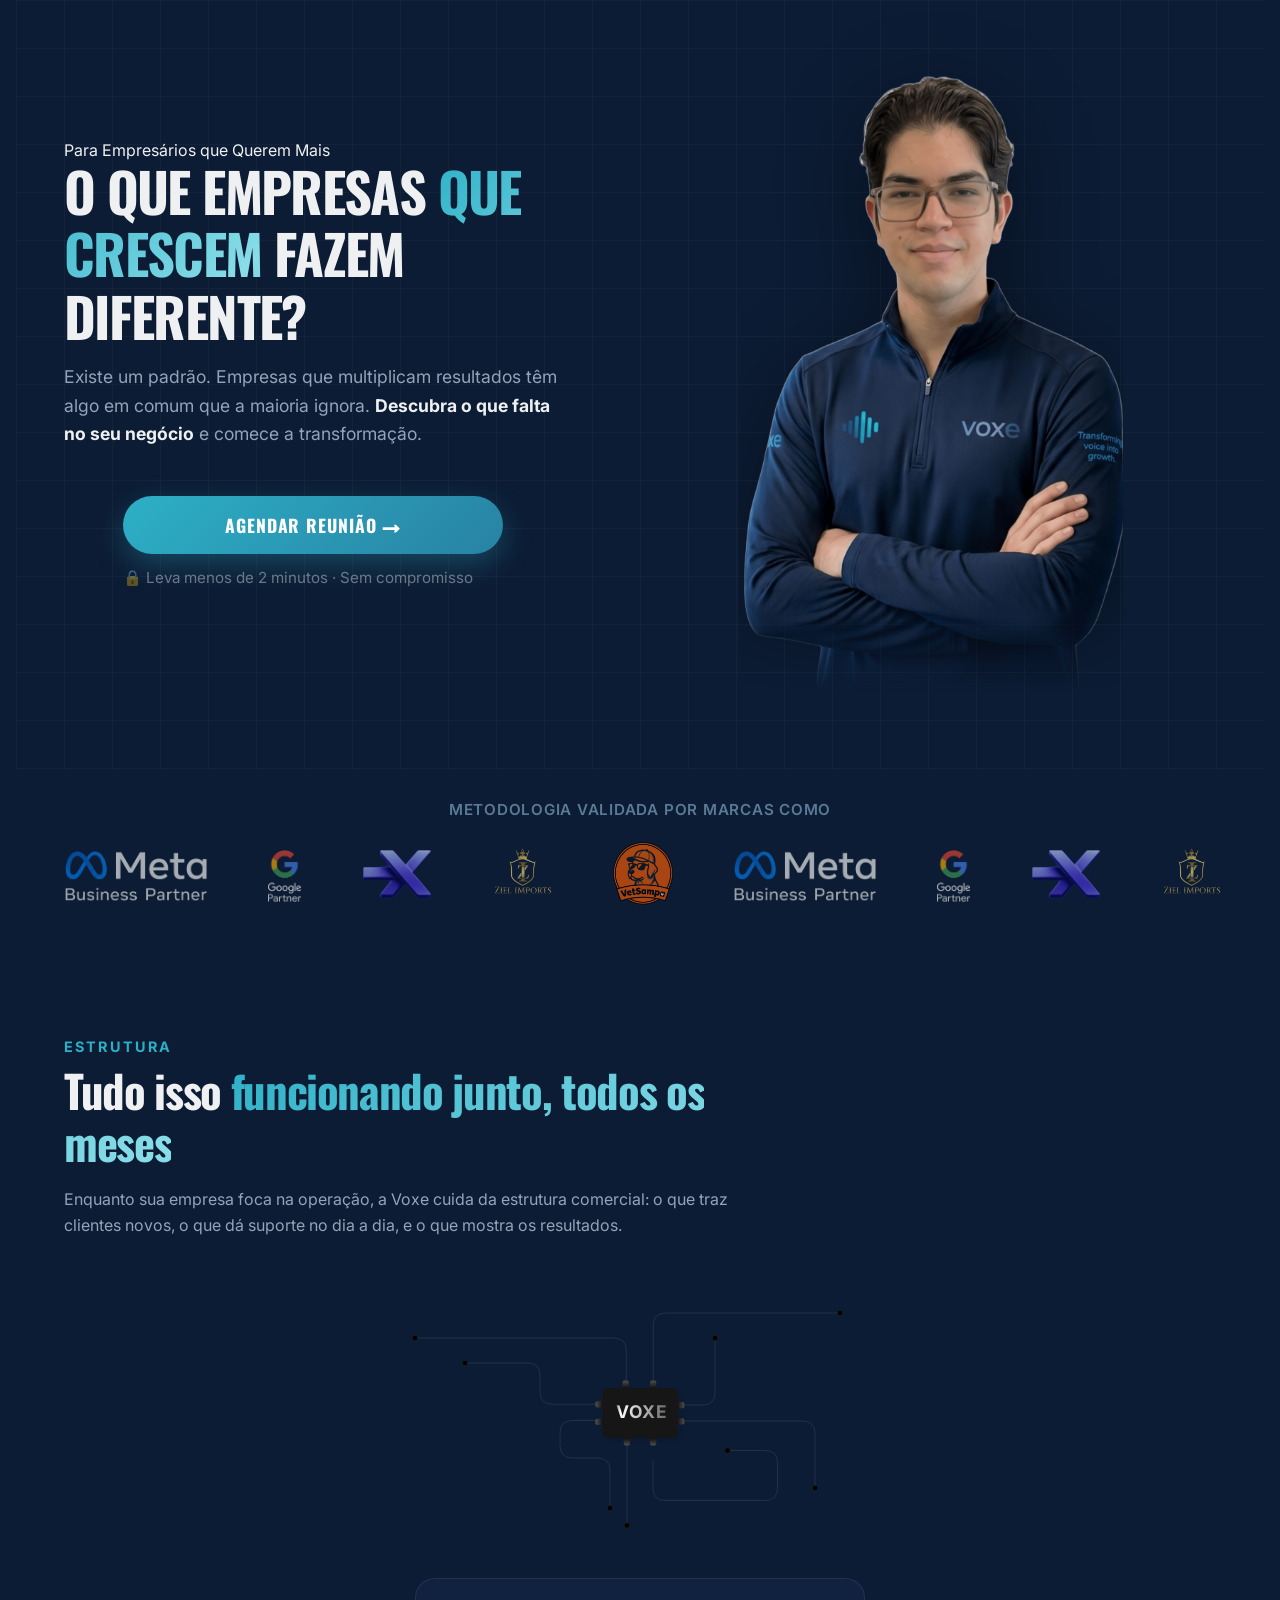
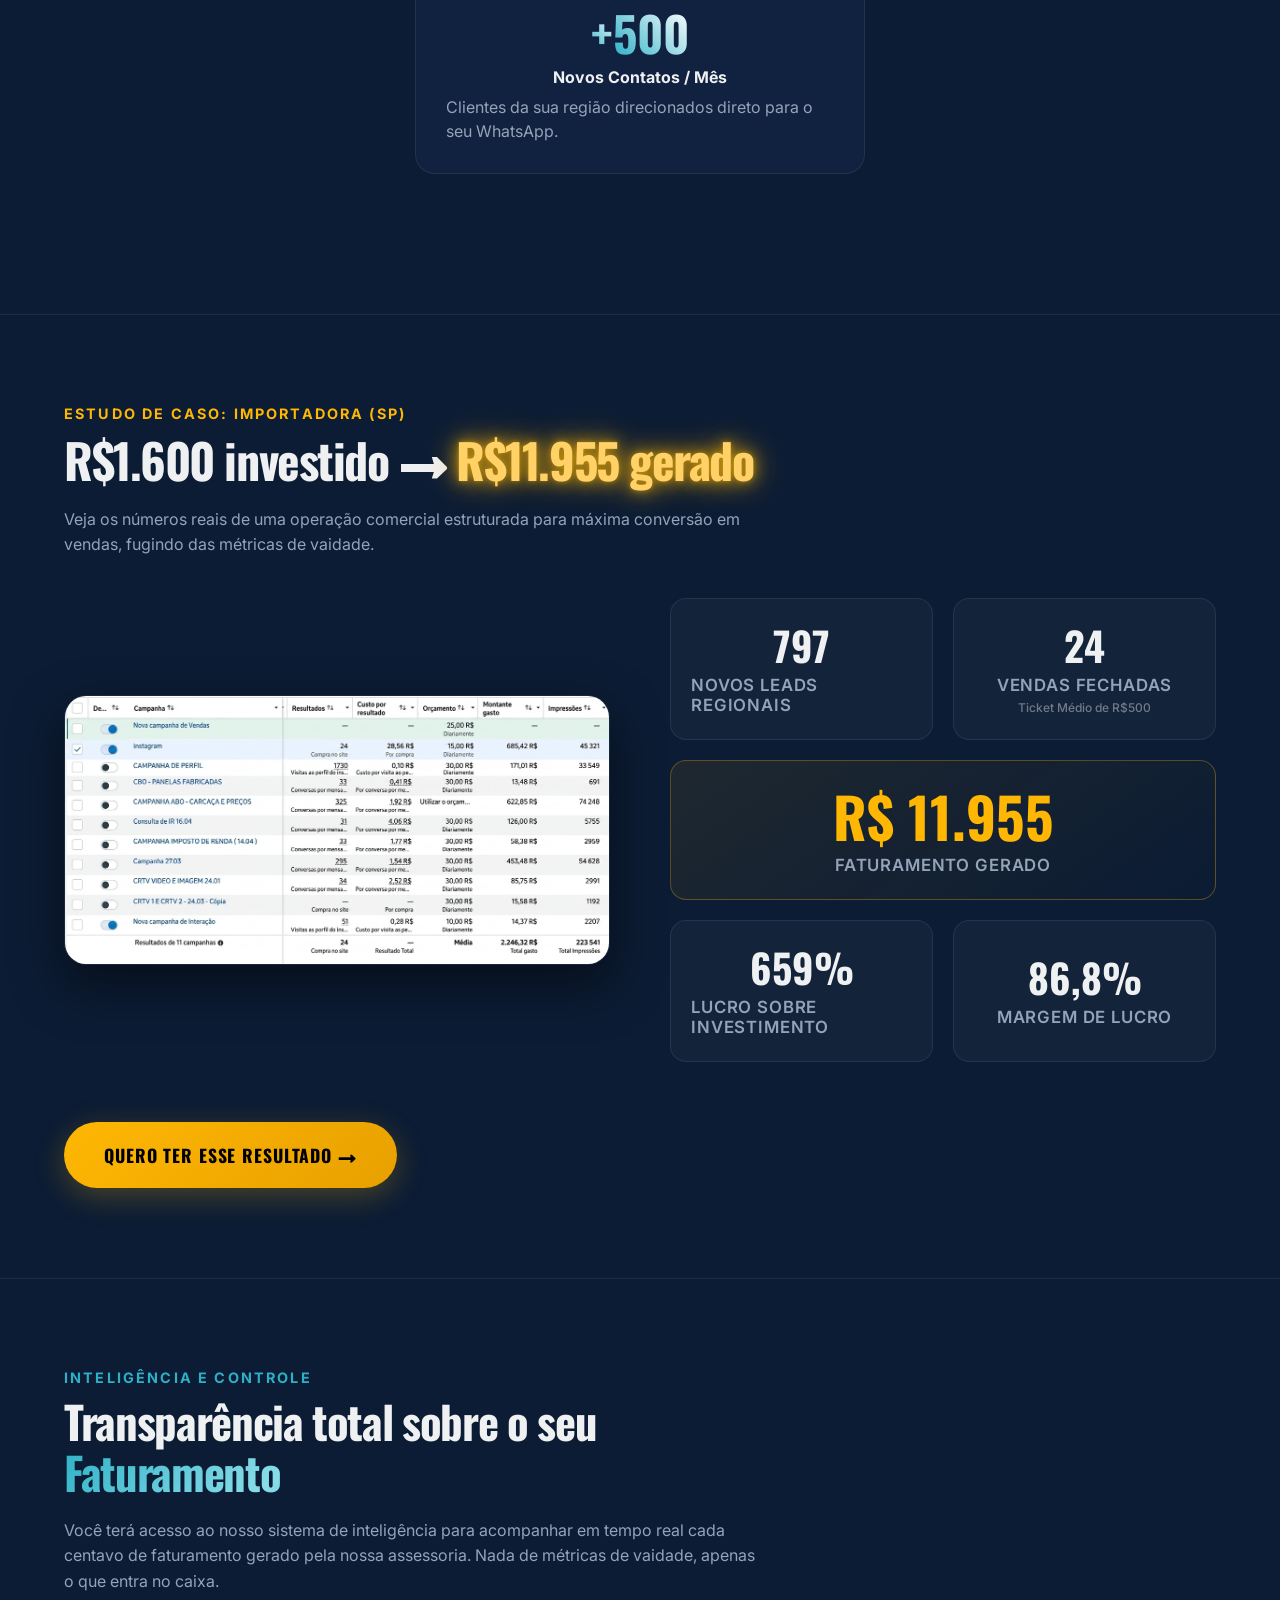
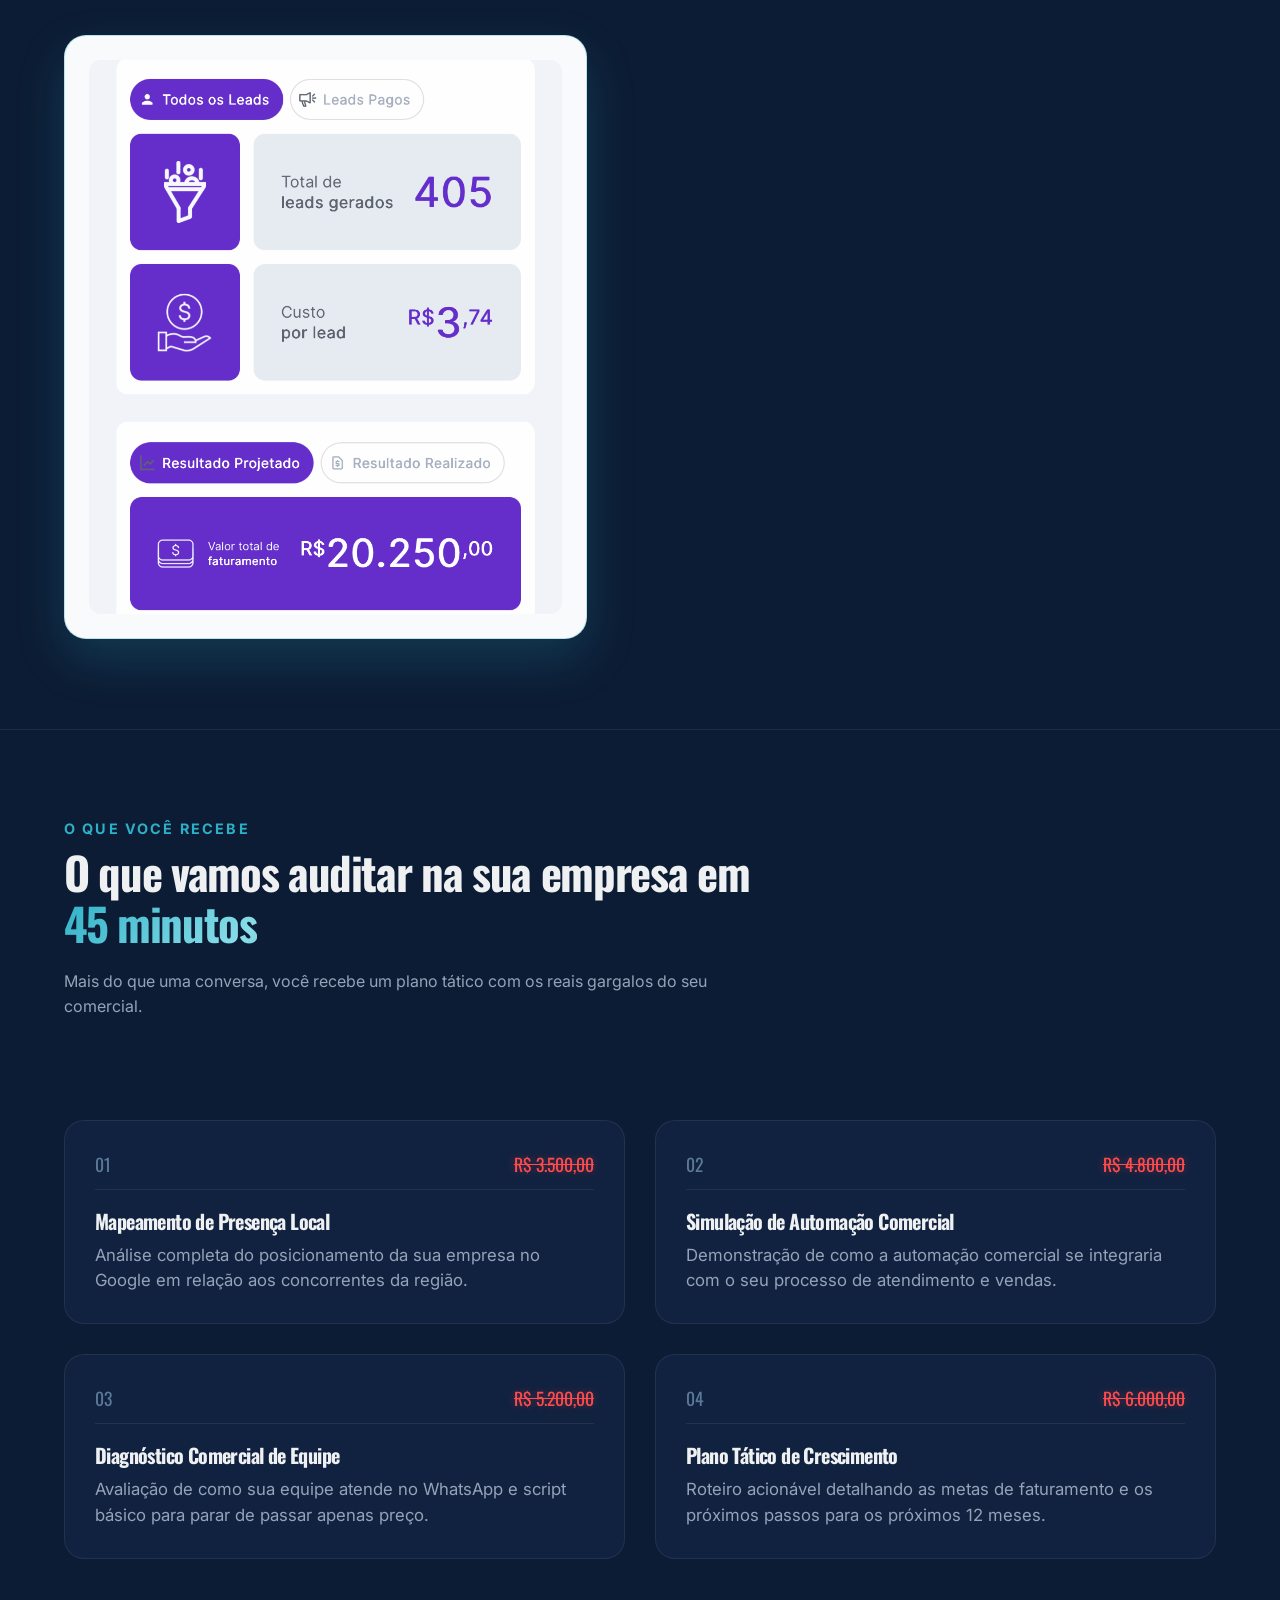
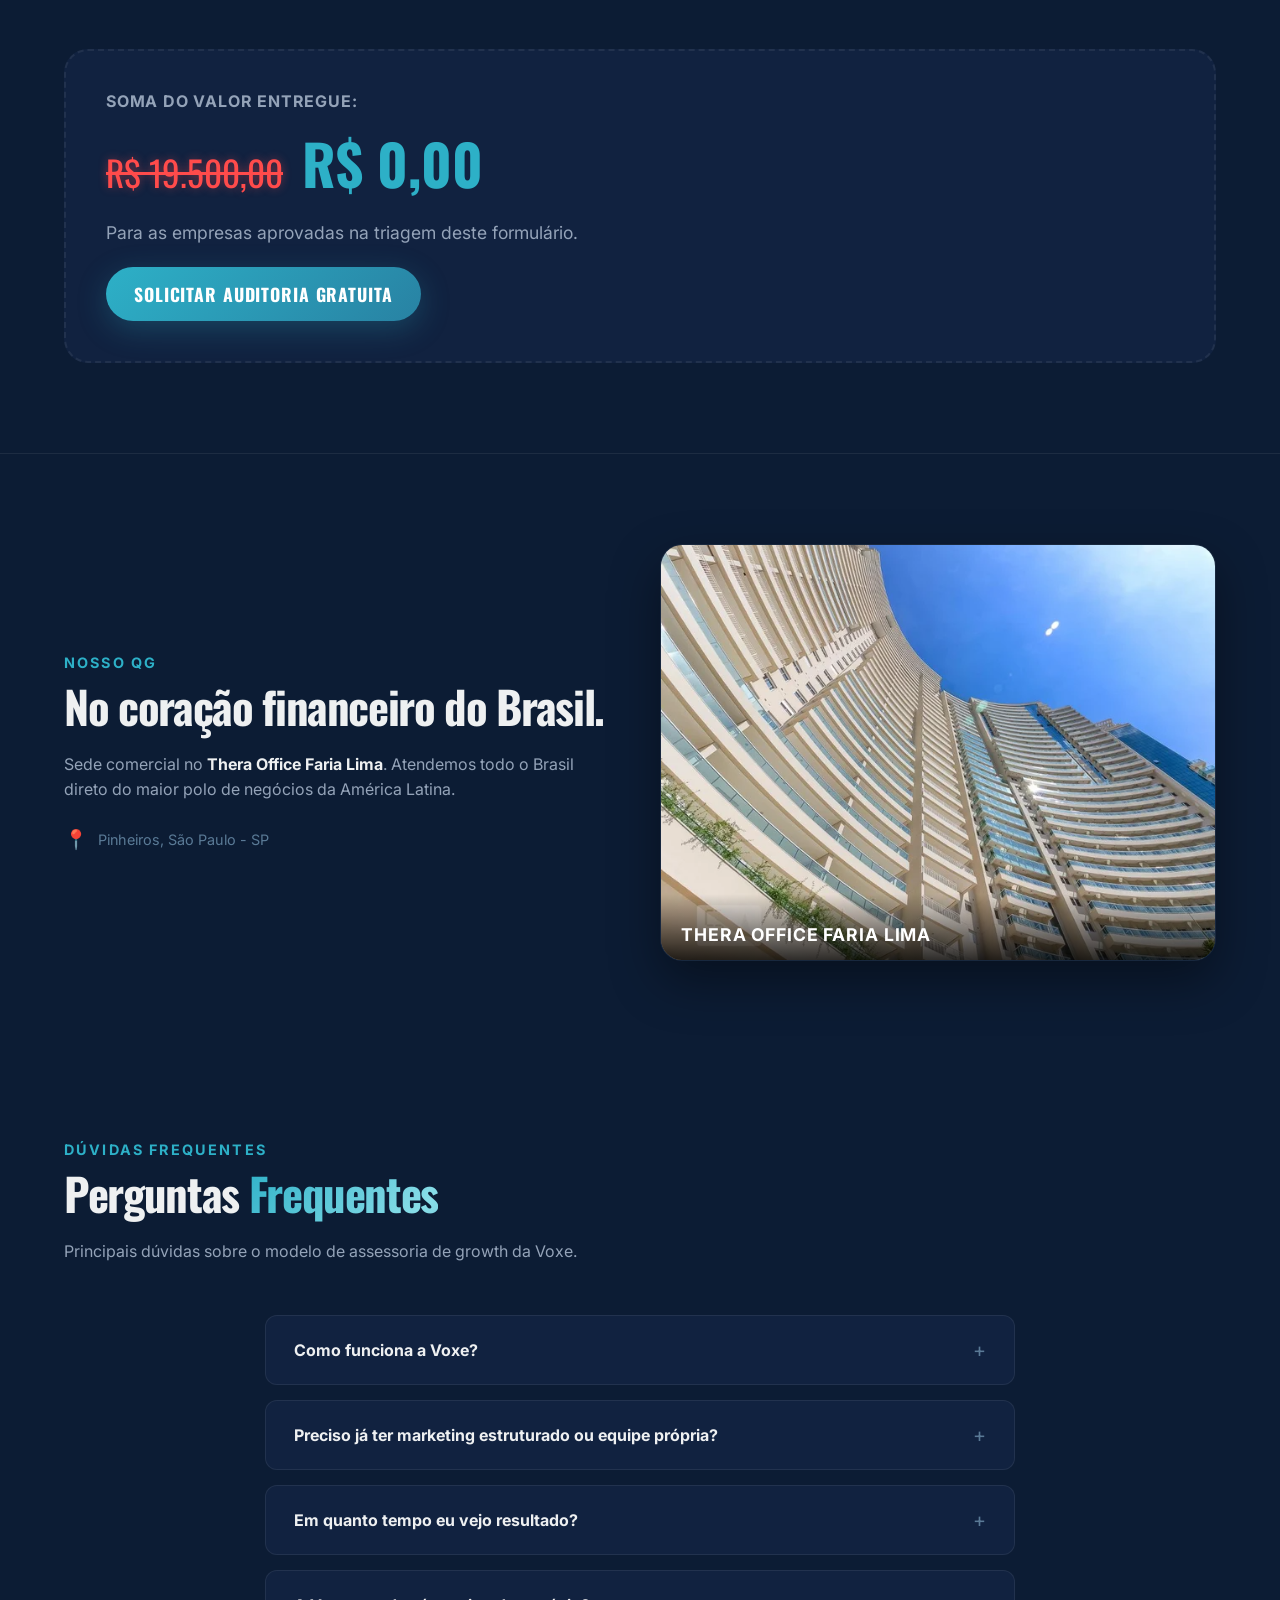
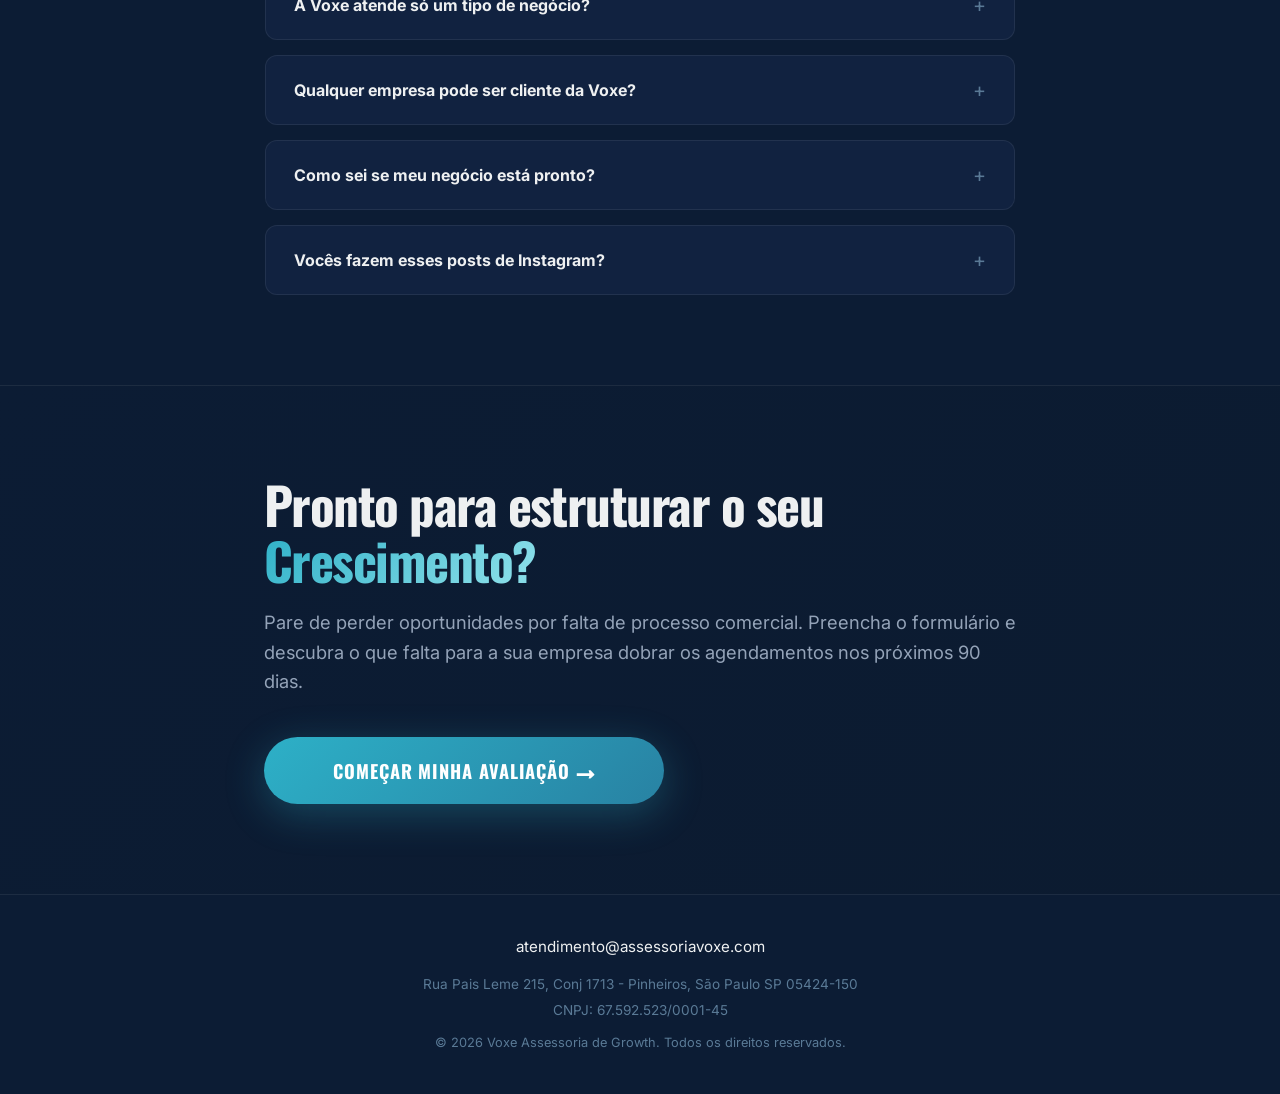
==== commit 3f034b9a: "Add files via upload" ====
--- a/index.html
+++ b/index.html
@@ -18,7 +18,7 @@
     <link href="https://fonts.googleapis.com/css2?family=Inter:wght@300;400;500;600;700;800&family=Oswald:wght@400;500;600;700&family=Archivo:wght@300;400;500;600;700;800;900&family=Archivo+Black&display=swap" rel="stylesheet">
     
     <!-- Custom CSS -->
-    <link rel="stylesheet" href="style.css?v=43">
+    <link rel="stylesheet" href="style.css?v=45">
     
     <!-- Favicon -->
     <link rel="icon" type="image/svg+xml" href="data:image/svg+xml,<svg xmlns=%22http://www.w3.org/2000/svg%22 viewBox=%220 0 100 100%22><circle cx=%2250%22 cy=%2250%22 r=%2235%22 fill=%22%23008AA3%22/></svg>">
@@ -78,13 +78,15 @@
                     <div class="seals-track">
                         <div class="seal-slide"><img src="partner-meta.png" alt="Meta Partner" class="seal-img"></div>
                         <div class="seal-slide"><img src="partner-google.png" alt="Google Partner" class="seal-img"></div>
-                        <div class="seal-slide"><img src="partner-expad.png" alt="Expad Logo" class="seal-img"></div>
-                        <div class="seal-slide"><img src="Remova_as_informações_de_instagram_202606252339-Photoroom.png" alt="Ziel Imports Logo" class="seal-img" style="height: 80px; object-fit: contain;"></div>
+                        <div class="seal-slide"><a href="https://expad.com.br/" target="_blank"><img src="partner-expad.png" alt="Expad Logo" class="seal-img"></a></div>
+                        <div class="seal-slide"><a href="https://zielimports.com.br/" target="_blank"><img src="Remova_as_informações_de_instagram_202606252339-Photoroom.png" alt="Ziel Imports Logo" class="seal-img" style="height: 80px; object-fit: contain;"></a></div>
+                        <div class="seal-slide"><a href="https://vetsampa.com/" target="_blank"><img src="4k logo-Photoroom.png" alt="4K Logo" class="seal-img" style="height: 80px; object-fit: contain;"></a></div>
                         <!-- Duplicated for Loop -->
                         <div class="seal-slide"><img src="partner-meta.png" alt="Meta Partner" class="seal-img"></div>
                         <div class="seal-slide"><img src="partner-google.png" alt="Google Partner" class="seal-img"></div>
-                        <div class="seal-slide"><img src="partner-expad.png" alt="Expad Logo" class="seal-img"></div>
-                        <div class="seal-slide"><img src="Remova_as_informações_de_instagram_202606252339-Photoroom.png" alt="Ziel Imports Logo" class="seal-img" style="height: 80px; object-fit: contain;"></div>
+                        <div class="seal-slide"><a href="https://expad.com.br/" target="_blank"><img src="partner-expad.png" alt="Expad Logo" class="seal-img"></a></div>
+                        <div class="seal-slide"><a href="https://zielimports.com.br/" target="_blank"><img src="Remova_as_informações_de_instagram_202606252339-Photoroom.png" alt="Ziel Imports Logo" class="seal-img" style="height: 80px; object-fit: contain;"></a></div>
+                        <div class="seal-slide"><a href="https://vetsampa.com/" target="_blank"><img src="4k logo-Photoroom.png" alt="4K Logo" class="seal-img" style="height: 80px; object-fit: contain;"></a></div>
                     </div>
                 </div>
             </div>
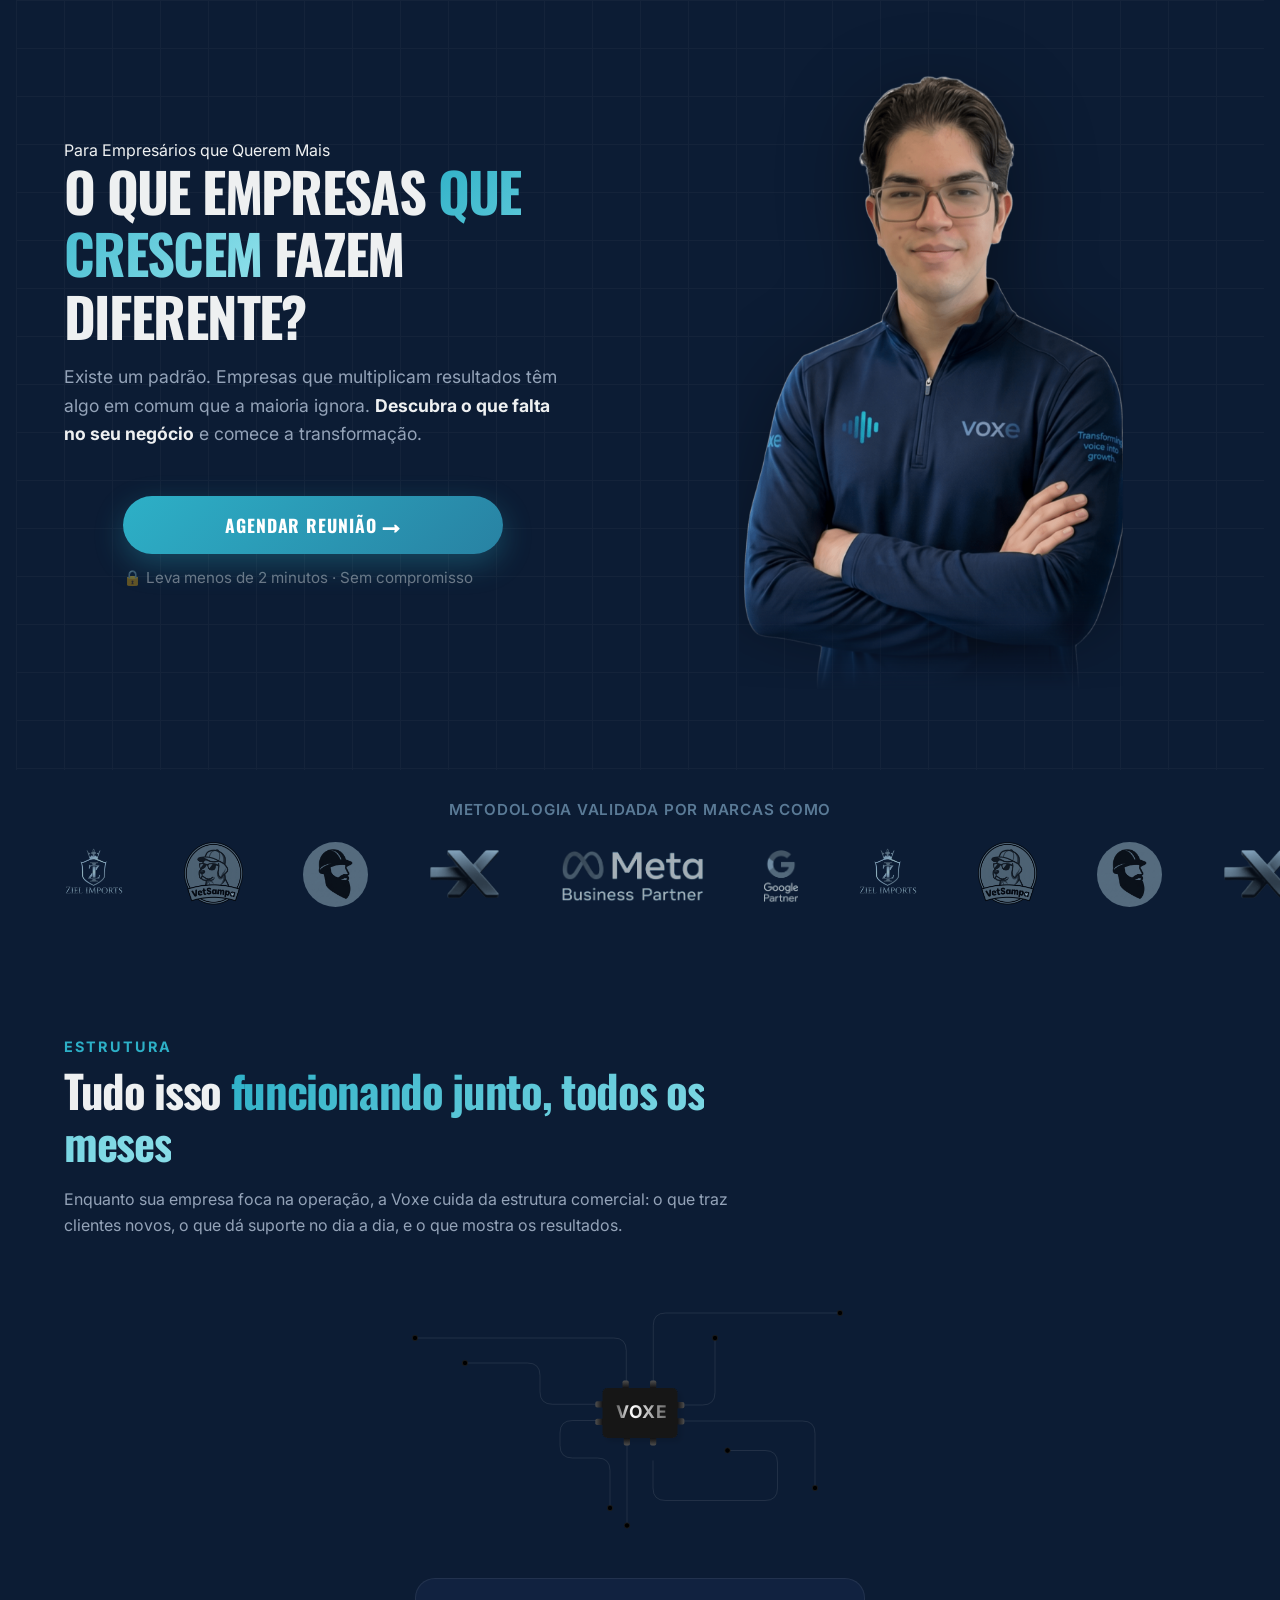
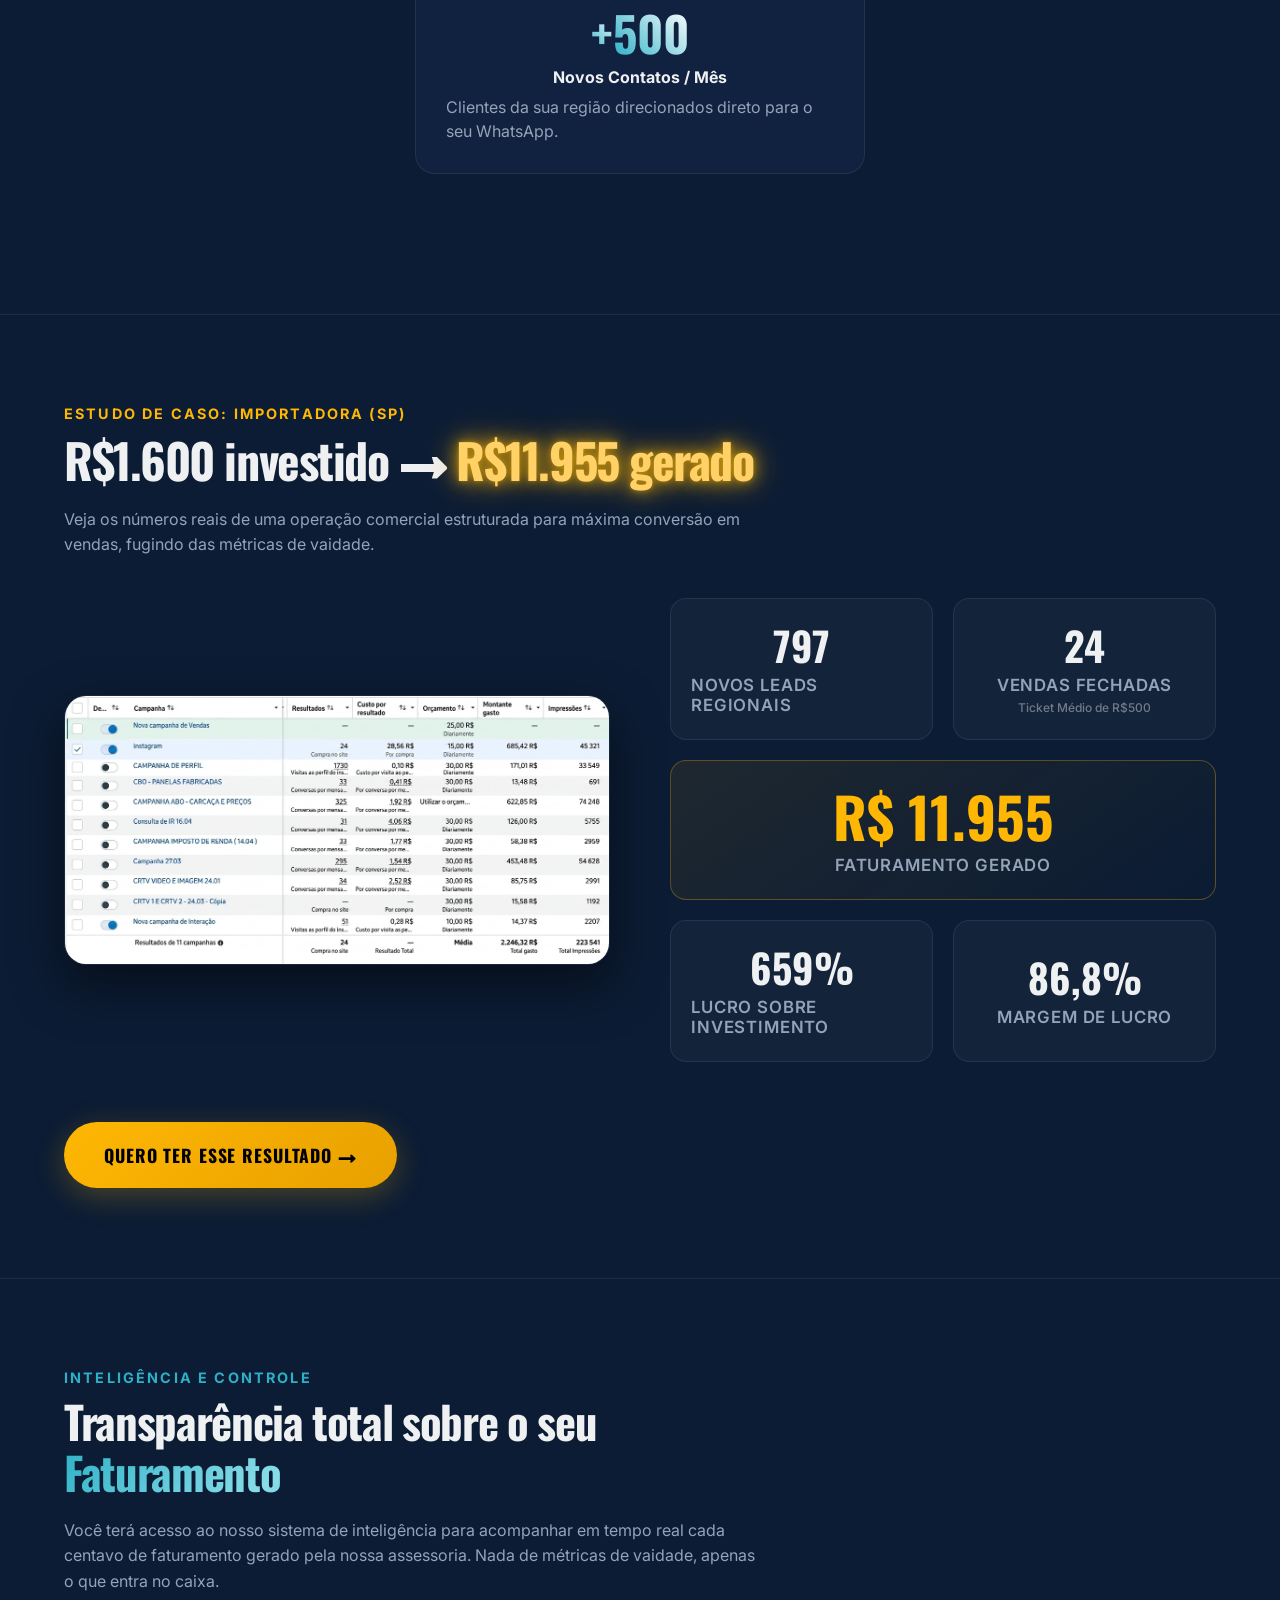
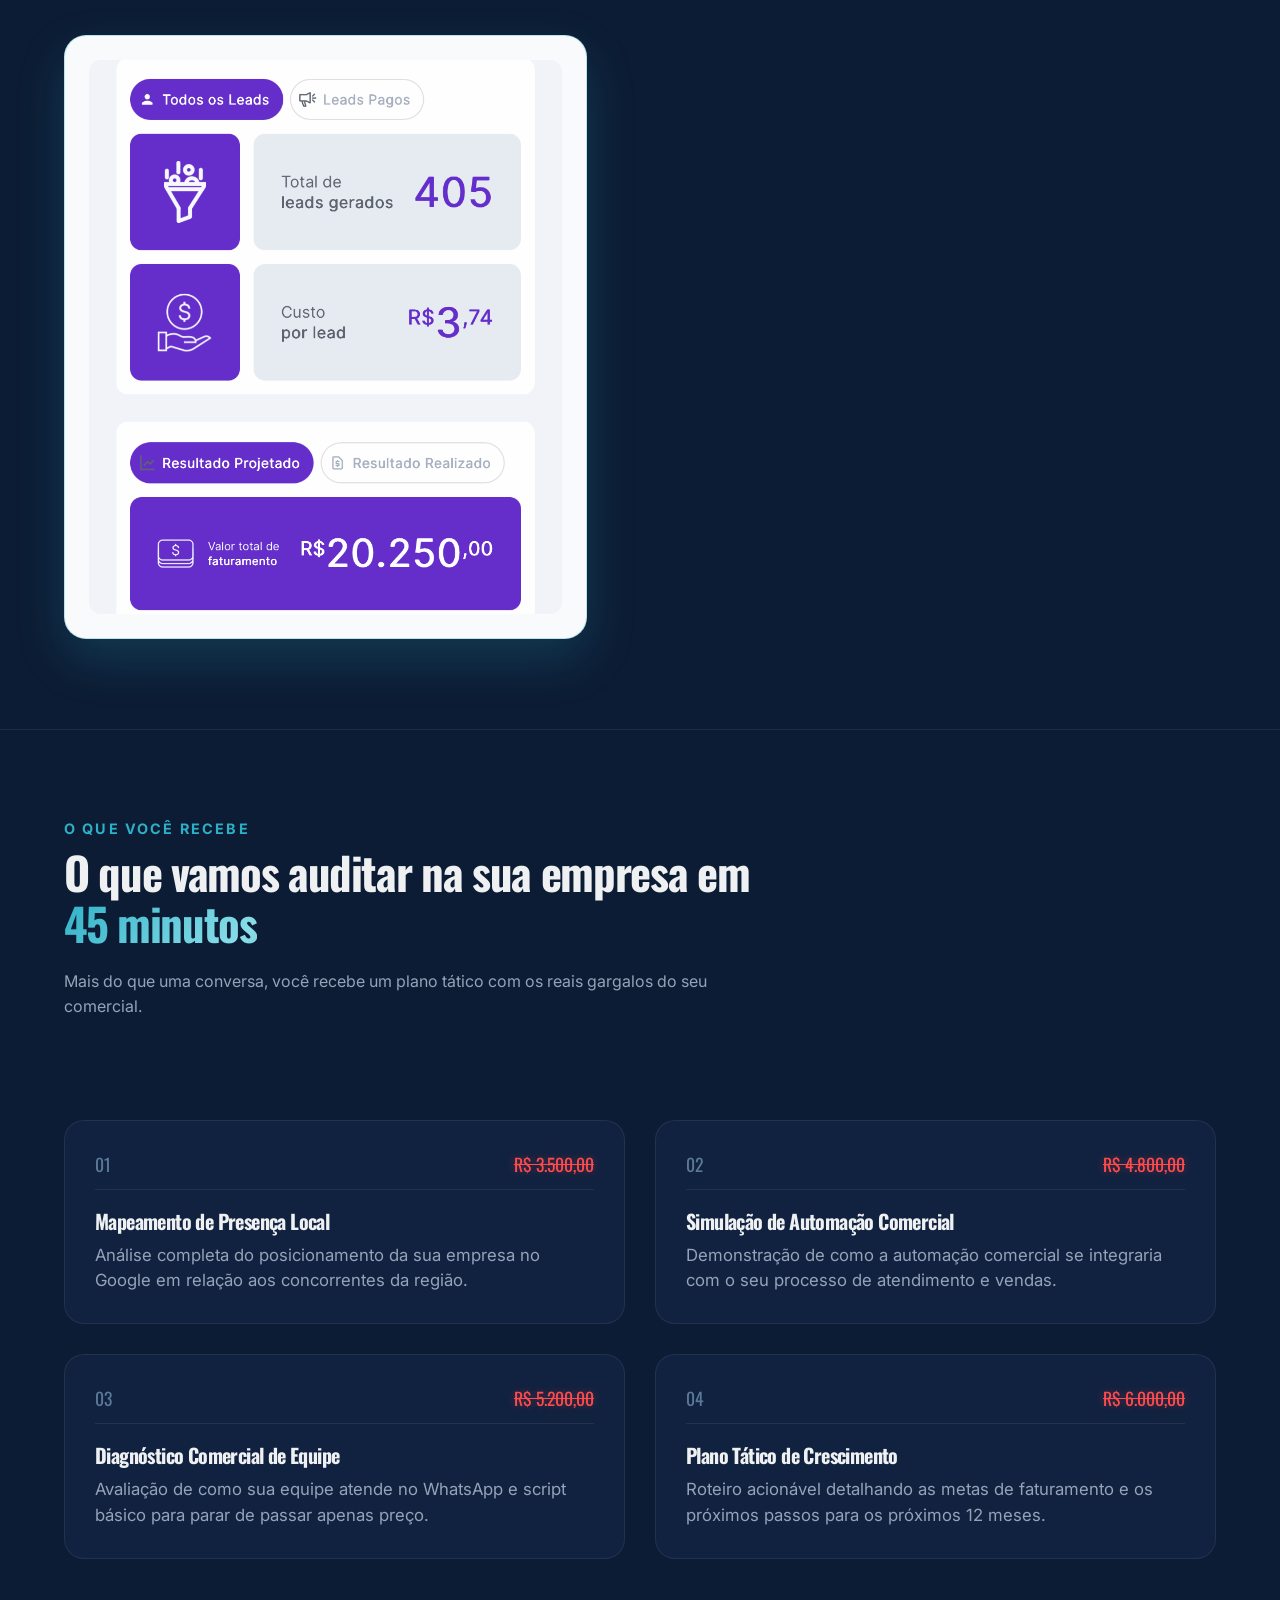
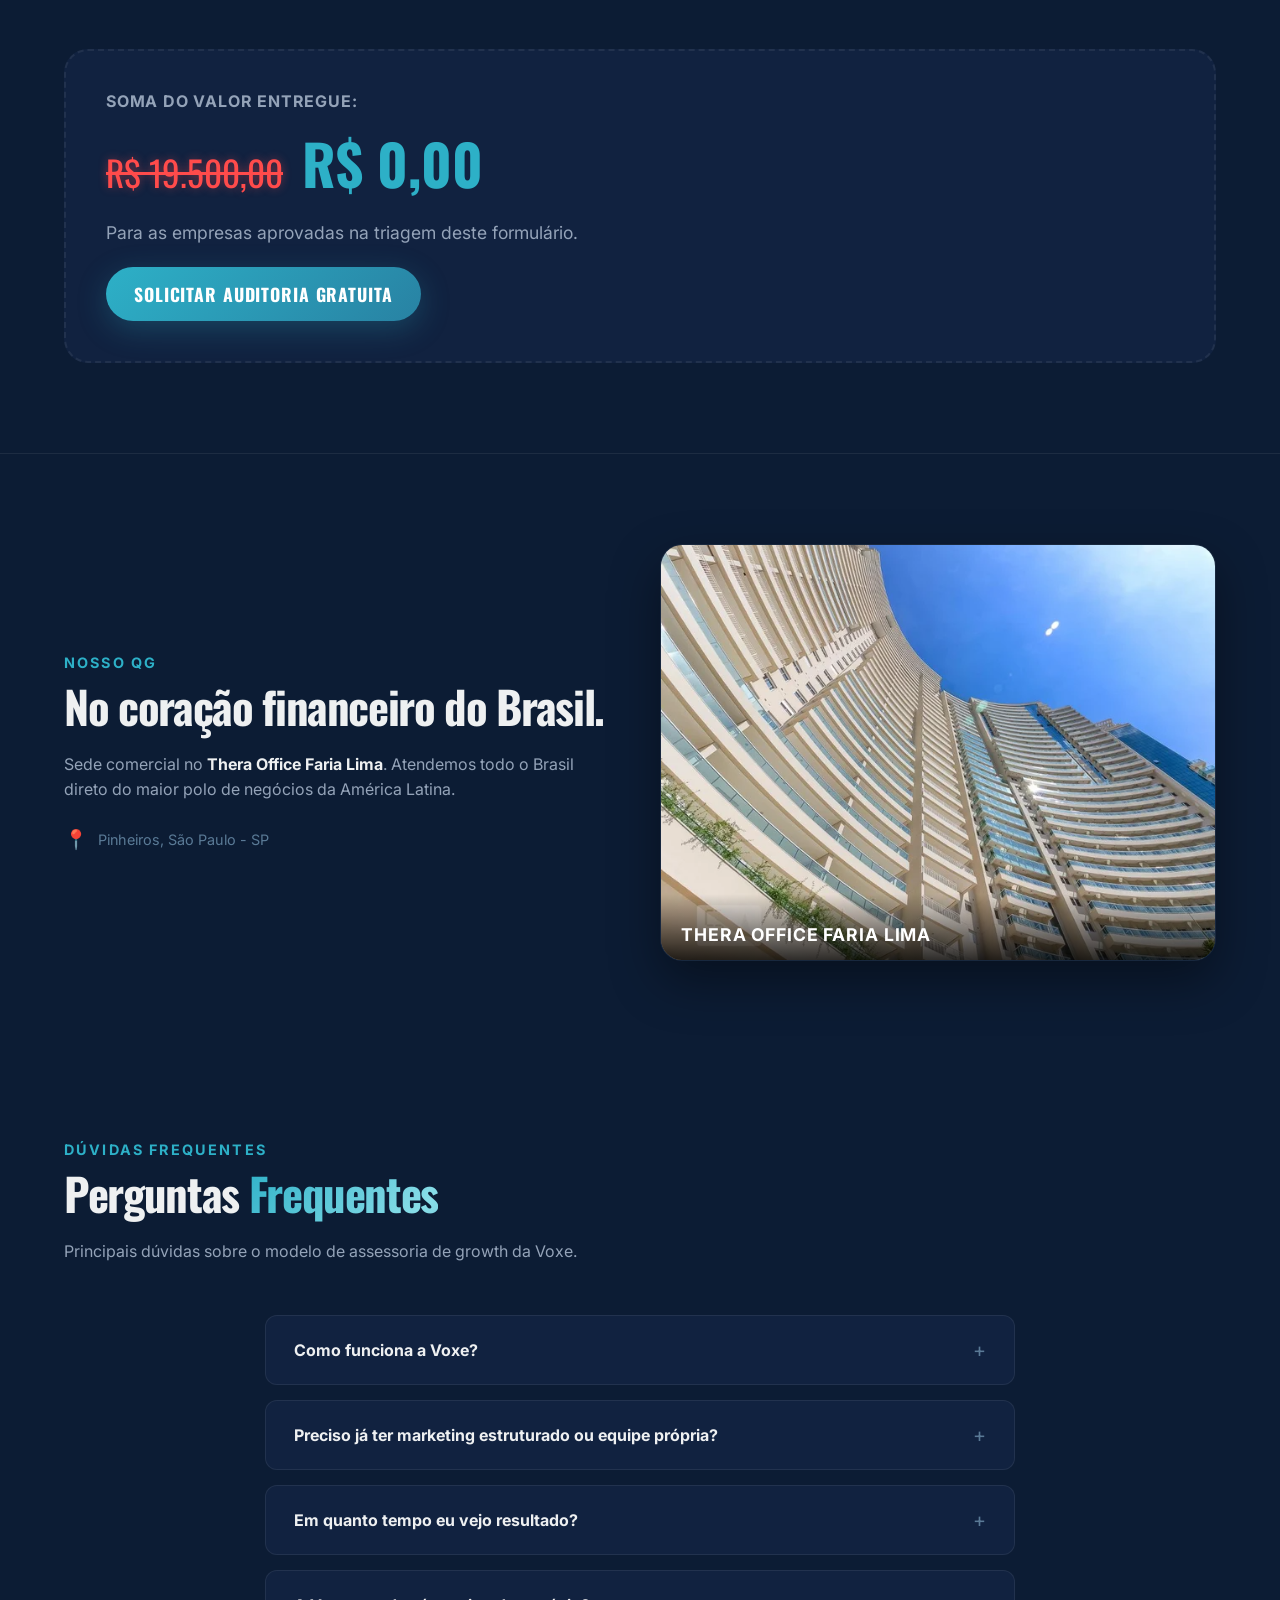
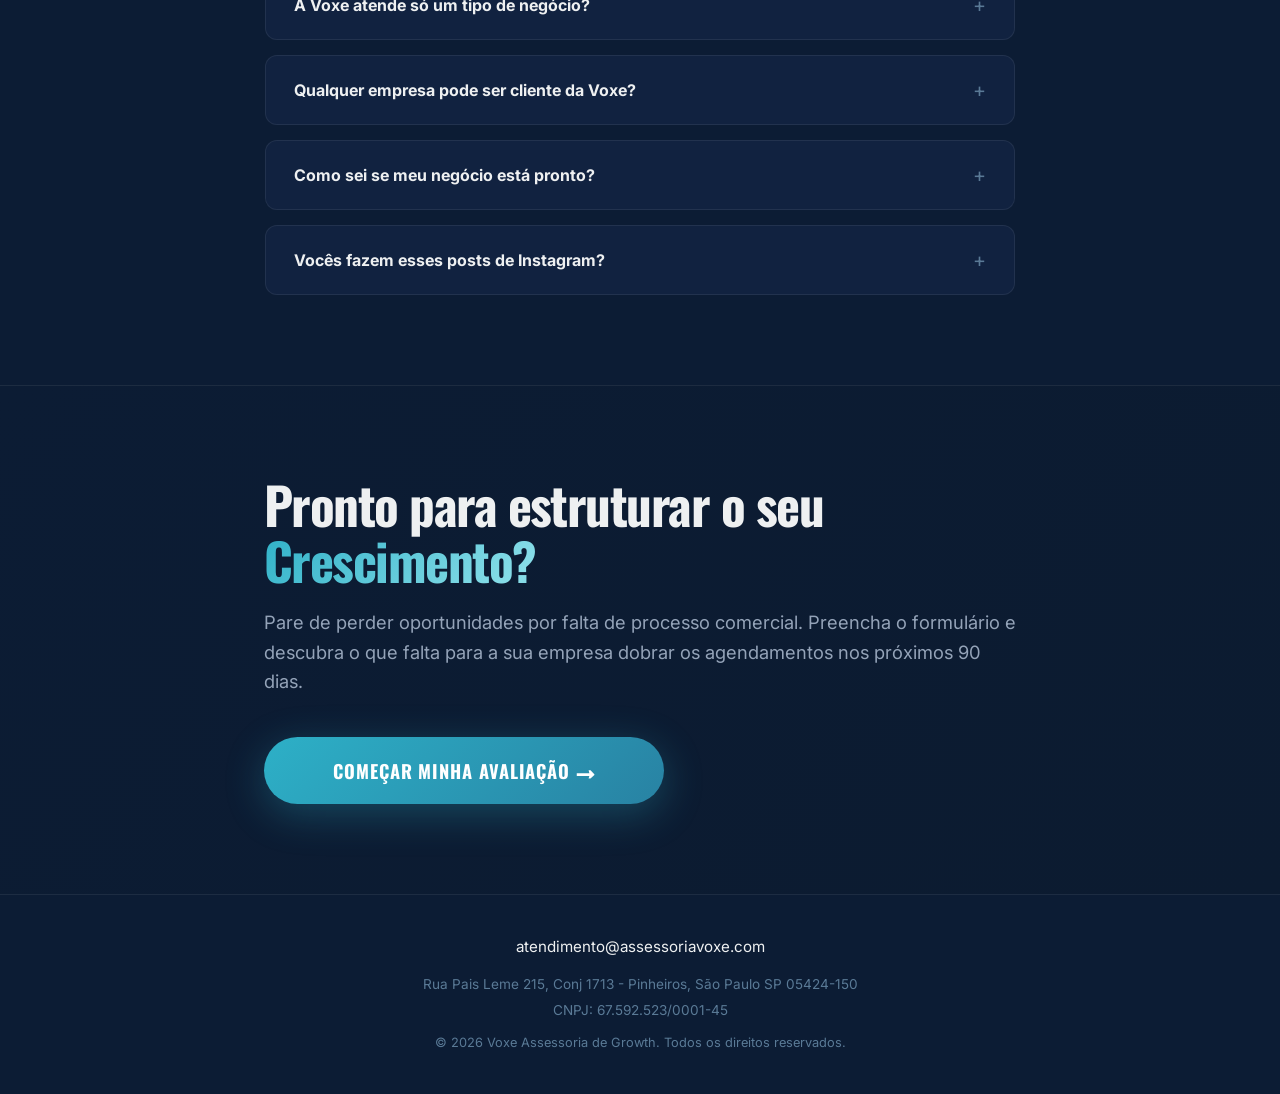
==== commit d11fca9e: "Add files via upload" ====
--- a/index.html
+++ b/index.html
@@ -18,7 +18,7 @@
     <link href="https://fonts.googleapis.com/css2?family=Inter:wght@300;400;500;600;700;800&family=Oswald:wght@400;500;600;700&family=Archivo:wght@300;400;500;600;700;800;900&family=Archivo+Black&display=swap" rel="stylesheet">
     
     <!-- Custom CSS -->
-    <link rel="stylesheet" href="style.css?v=45">
+    <link rel="stylesheet" href="style.css?v=55">
     
     <!-- Favicon -->
     <link rel="icon" type="image/svg+xml" href="data:image/svg+xml,<svg xmlns=%22http://www.w3.org/2000/svg%22 viewBox=%220 0 100 100%22><circle cx=%2250%22 cy=%2250%22 r=%2235%22 fill=%22%23008AA3%22/></svg>">
@@ -76,17 +76,19 @@
                 <span class="seals-label">Metodologia validada por marcas como</span>
                 <div class="seals-slider-wrapper">
                     <div class="seals-track">
+                        <div class="seal-slide"><a href="https://zielimports.com.br/" target="_blank"><img src="Remova_as_informações_de_instagram_202606252339-Photoroom.png" alt="Ziel Imports Logo" class="seal-img" style="height: 80px; object-fit: contain;"></a></div>
+                        <div class="seal-slide"><a href="https://vetsampa.com/" target="_blank"><img src="4k logo-Photoroom.png" alt="4K Logo" class="seal-img" style="height: 80px; object-fit: contain;"></a></div>
+                        <div class="seal-slide"><a href="https://www.wilengenheiro.com.br" target="_blank"><img src="Upscale_client_logo_image_2K_202608161455.jpeg" alt="Client Logo" class="seal-img" style="height: 65px; width: 65px; object-fit: cover; border-radius: 50%;"></a></div>
+                        <div class="seal-slide"><a href="https://expad.com.br/" target="_blank"><img src="partner-expad.png" alt="Expad Logo" class="seal-img"></a></div>
                         <div class="seal-slide"><img src="partner-meta.png" alt="Meta Partner" class="seal-img"></div>
                         <div class="seal-slide"><img src="partner-google.png" alt="Google Partner" class="seal-img"></div>
-                        <div class="seal-slide"><a href="https://expad.com.br/" target="_blank"><img src="partner-expad.png" alt="Expad Logo" class="seal-img"></a></div>
+                        <!-- Duplicated for Loop -->
                         <div class="seal-slide"><a href="https://zielimports.com.br/" target="_blank"><img src="Remova_as_informações_de_instagram_202606252339-Photoroom.png" alt="Ziel Imports Logo" class="seal-img" style="height: 80px; object-fit: contain;"></a></div>
                         <div class="seal-slide"><a href="https://vetsampa.com/" target="_blank"><img src="4k logo-Photoroom.png" alt="4K Logo" class="seal-img" style="height: 80px; object-fit: contain;"></a></div>
-                        <!-- Duplicated for Loop -->
+                        <div class="seal-slide"><a href="https://www.wilengenheiro.com.br" target="_blank"><img src="Upscale_client_logo_image_2K_202608161455.jpeg" alt="Client Logo" class="seal-img" style="height: 65px; width: 65px; object-fit: cover; border-radius: 50%;"></a></div>
+                        <div class="seal-slide"><a href="https://expad.com.br/" target="_blank"><img src="partner-expad.png" alt="Expad Logo" class="seal-img"></a></div>
                         <div class="seal-slide"><img src="partner-meta.png" alt="Meta Partner" class="seal-img"></div>
                         <div class="seal-slide"><img src="partner-google.png" alt="Google Partner" class="seal-img"></div>
-                        <div class="seal-slide"><a href="https://expad.com.br/" target="_blank"><img src="partner-expad.png" alt="Expad Logo" class="seal-img"></a></div>
-                        <div class="seal-slide"><a href="https://zielimports.com.br/" target="_blank"><img src="Remova_as_informações_de_instagram_202606252339-Photoroom.png" alt="Ziel Imports Logo" class="seal-img" style="height: 80px; object-fit: contain;"></a></div>
-                        <div class="seal-slide"><a href="https://vetsampa.com/" target="_blank"><img src="4k logo-Photoroom.png" alt="4K Logo" class="seal-img" style="height: 80px; object-fit: contain;"></a></div>
                     </div>
                 </div>
             </div>
--- a/style.css
+++ b/style.css
@@ -589,6 +589,7 @@
     height: 52px;
     width: auto;
     opacity: 0.65;
+    filter: grayscale(100%) sepia(40%) hue-rotate(160deg) saturate(180%);
     transition: var(--transition-fast);
 }
 @media (max-width: 991px) {
@@ -597,7 +598,8 @@
     }
 }
 .seal-img:hover {
-    opacity: 0.95;
+    opacity: 1;
+    filter: grayscale(100%) sepia(60%) hue-rotate(160deg) saturate(250%) brightness(1.1);
 }
 .tecpet-logo {
     transform: scale(1.95); /* Aumenta o da tecpet que tem bordas transparentes internas */
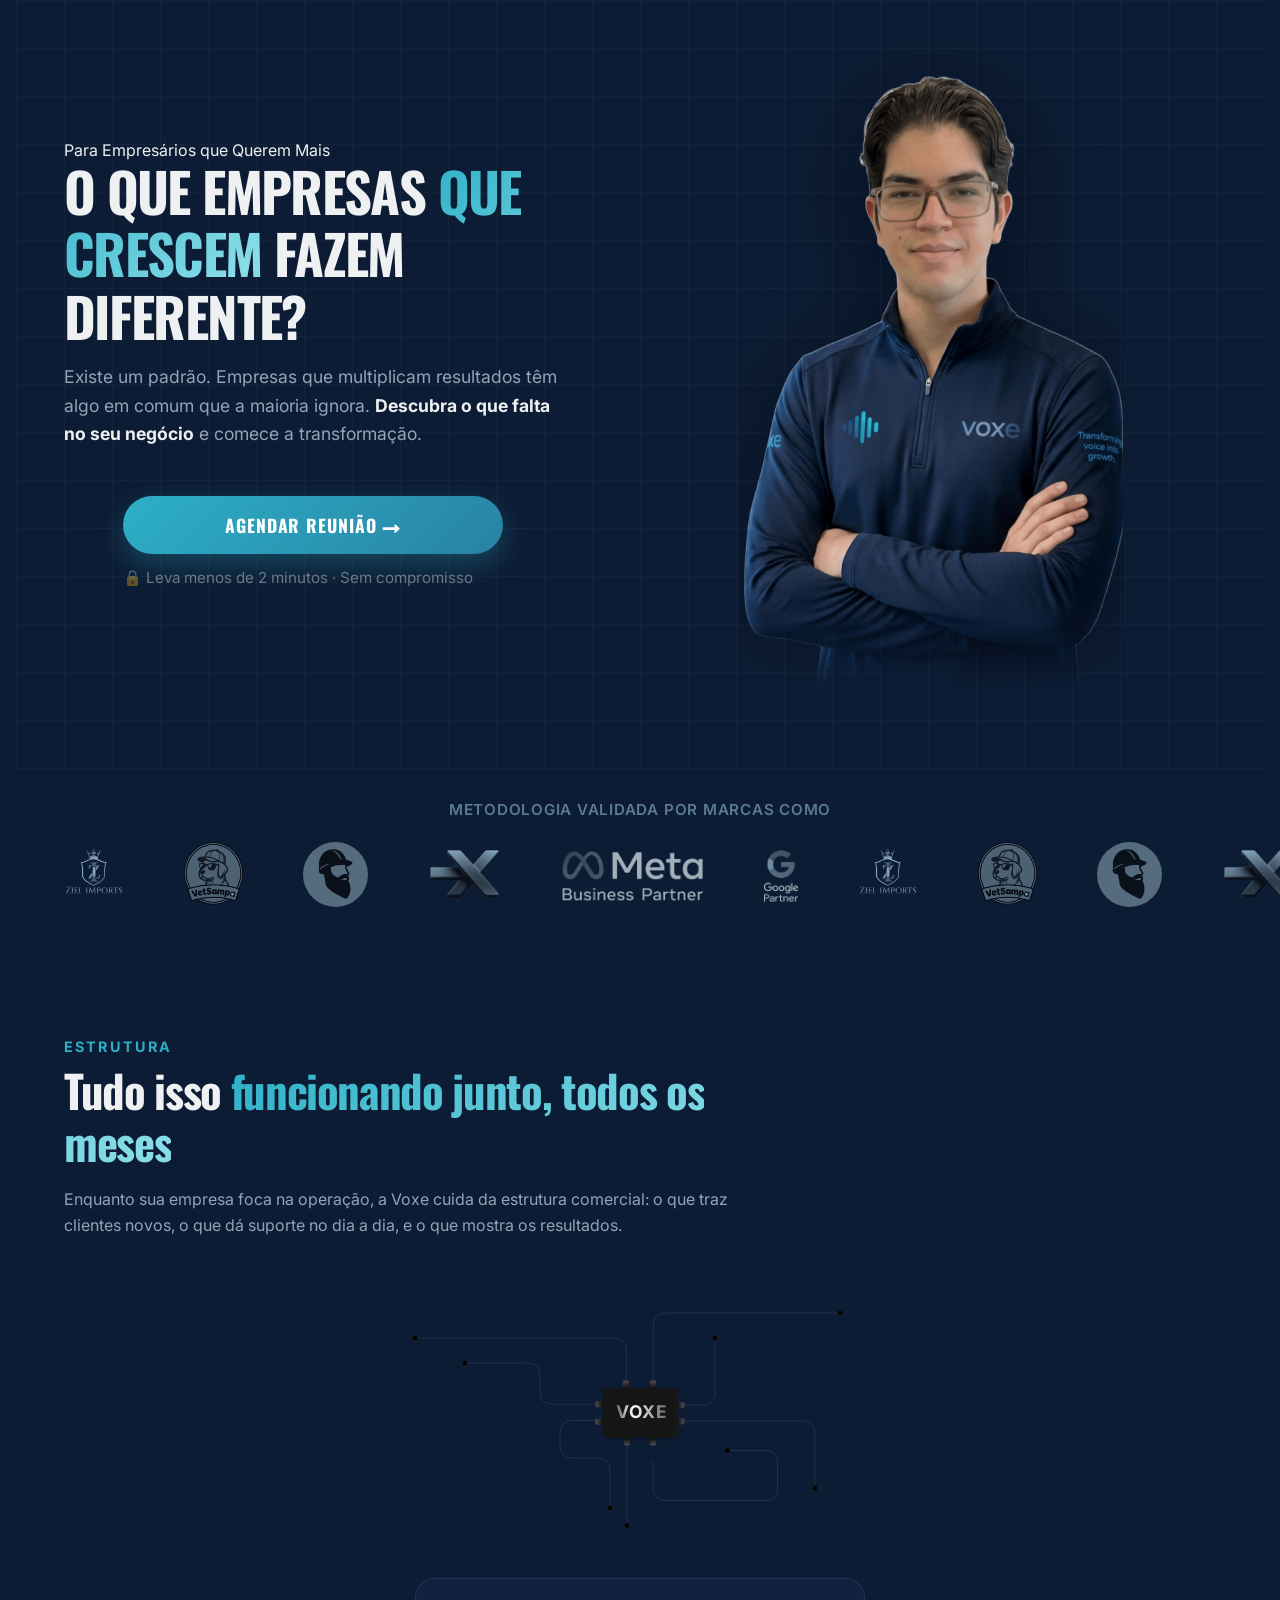
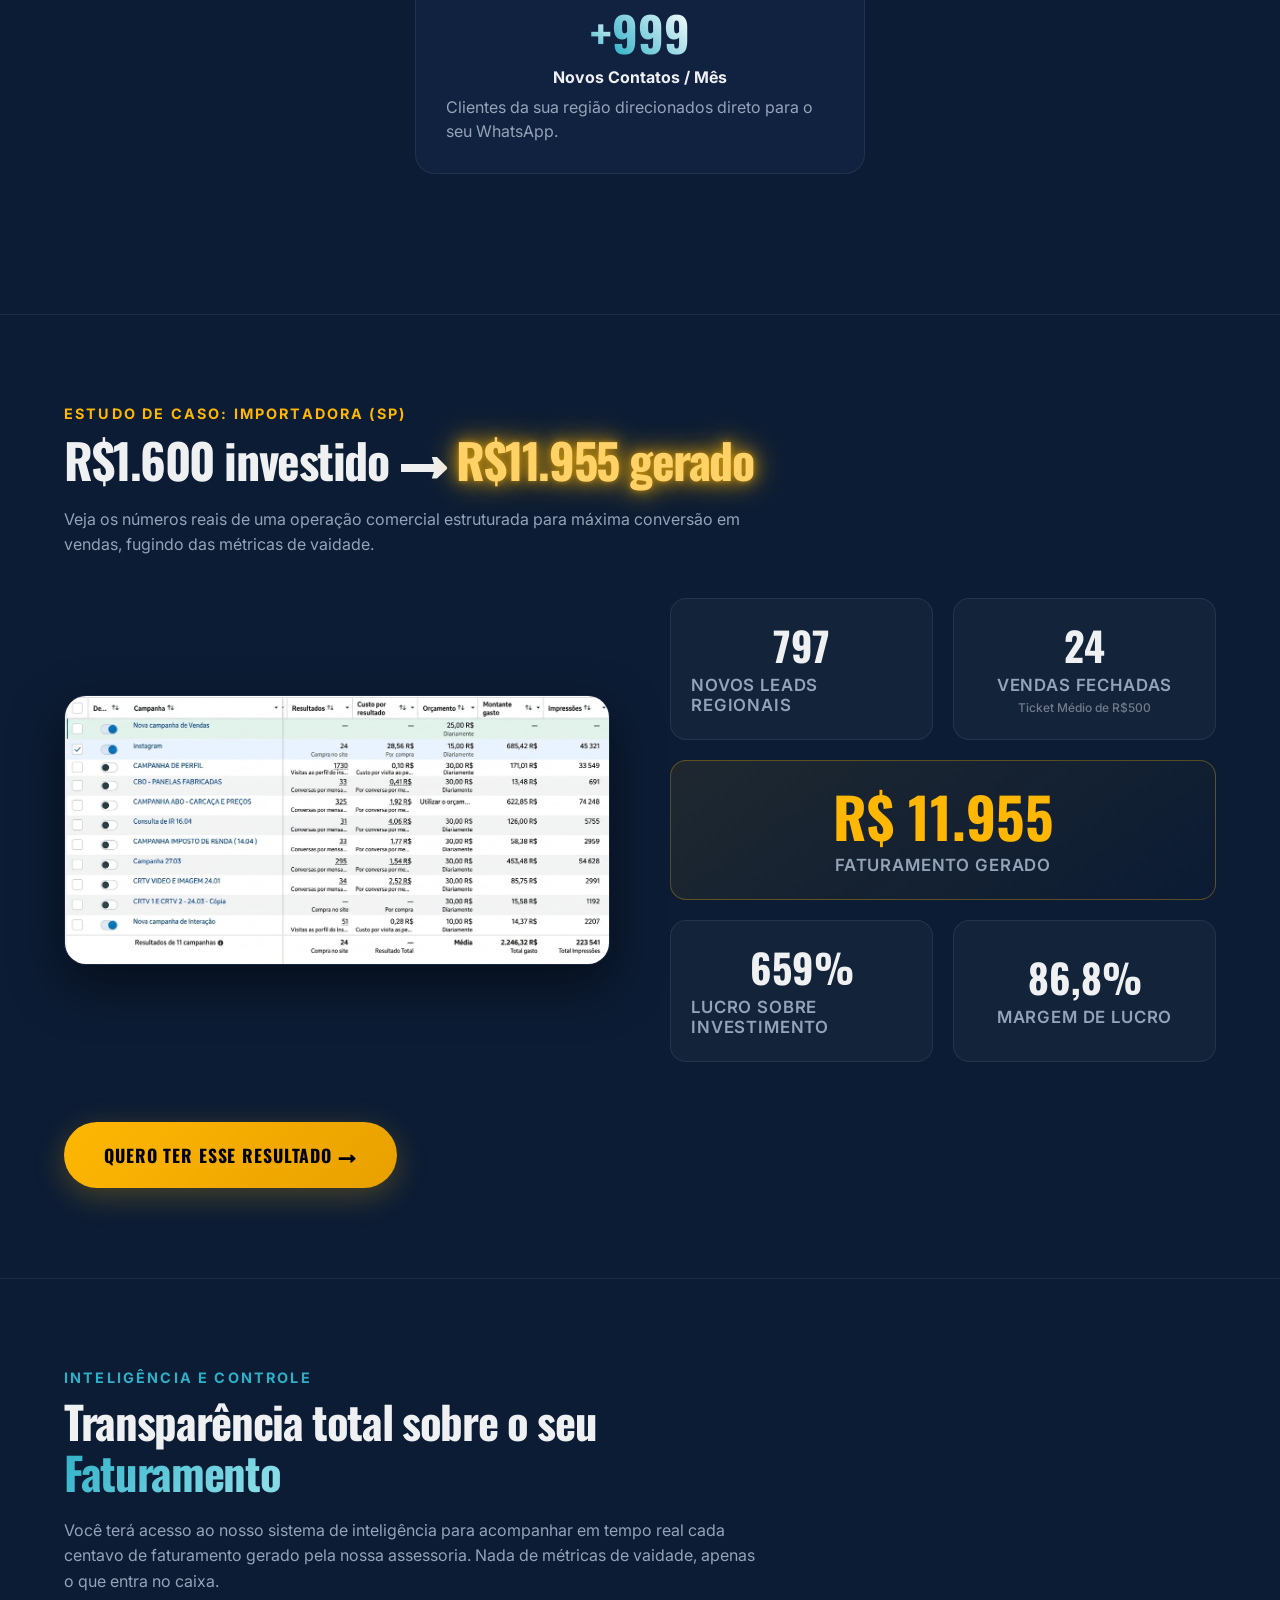
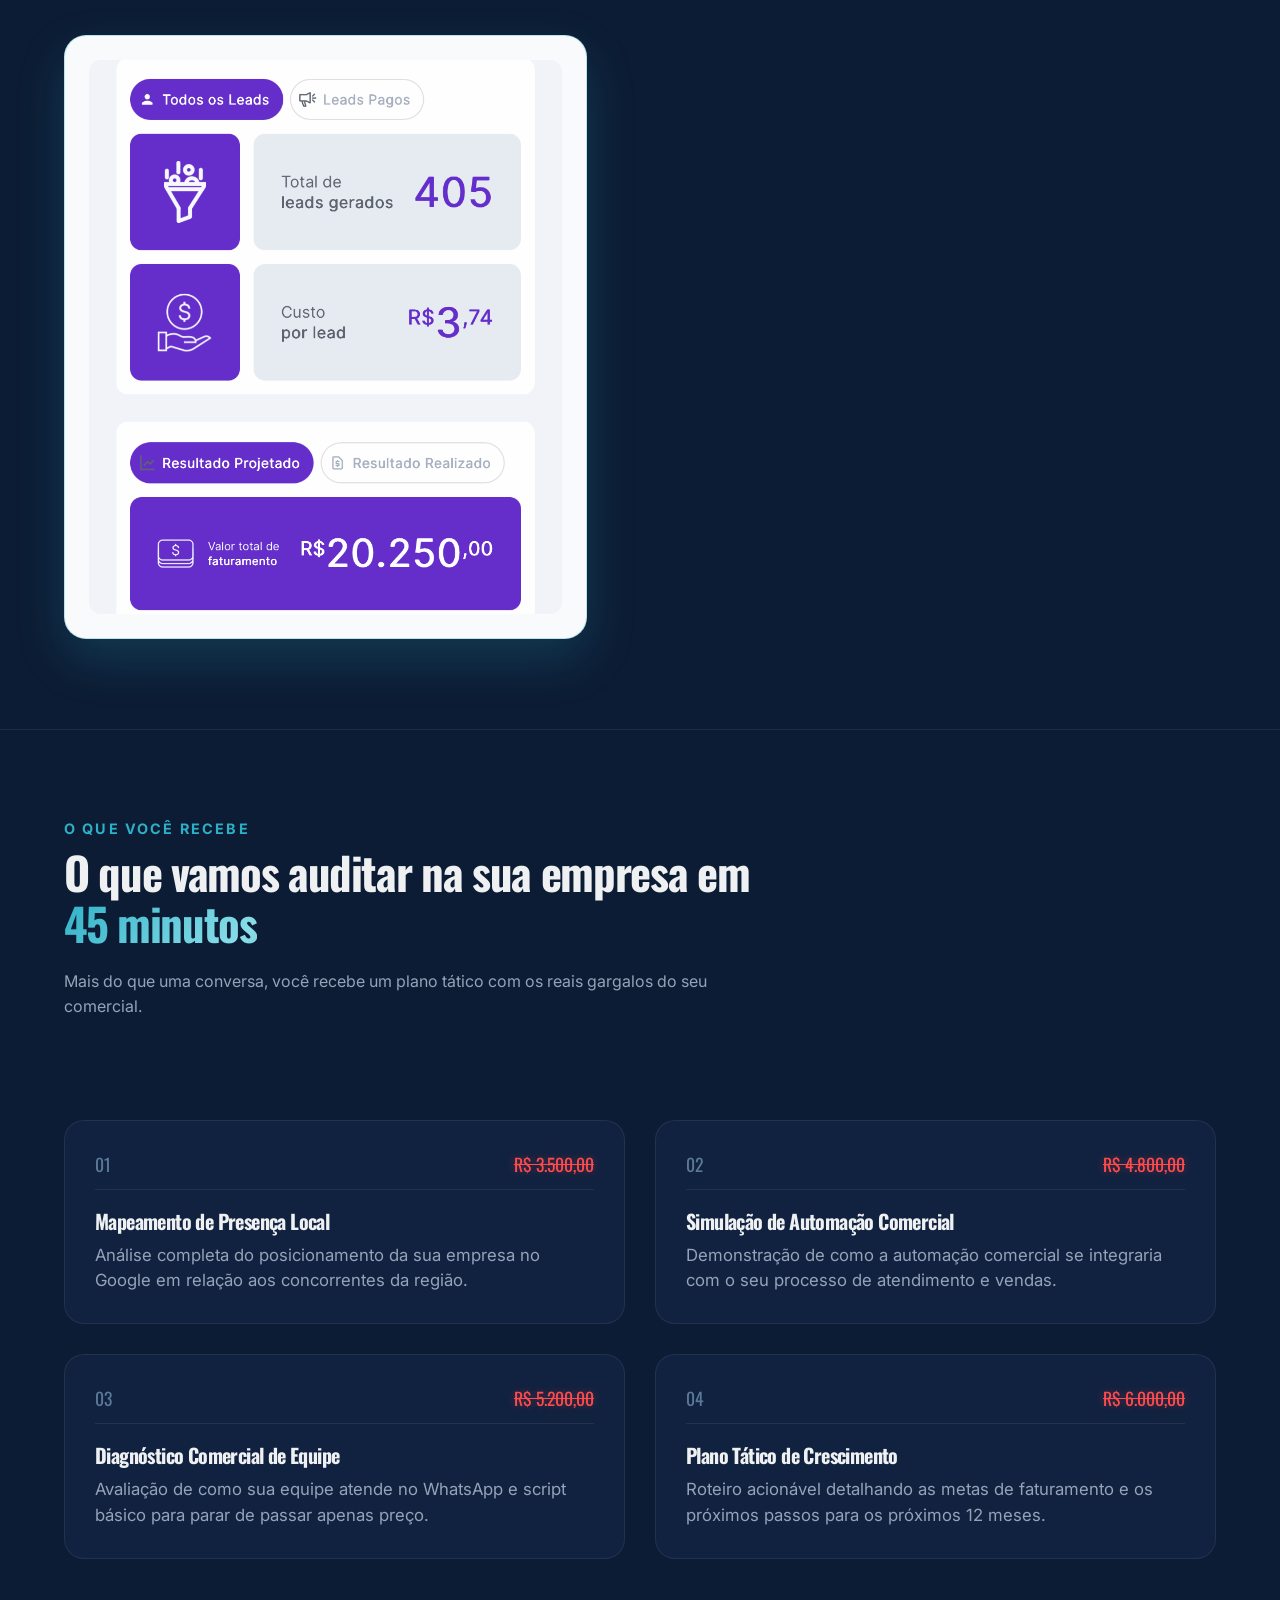
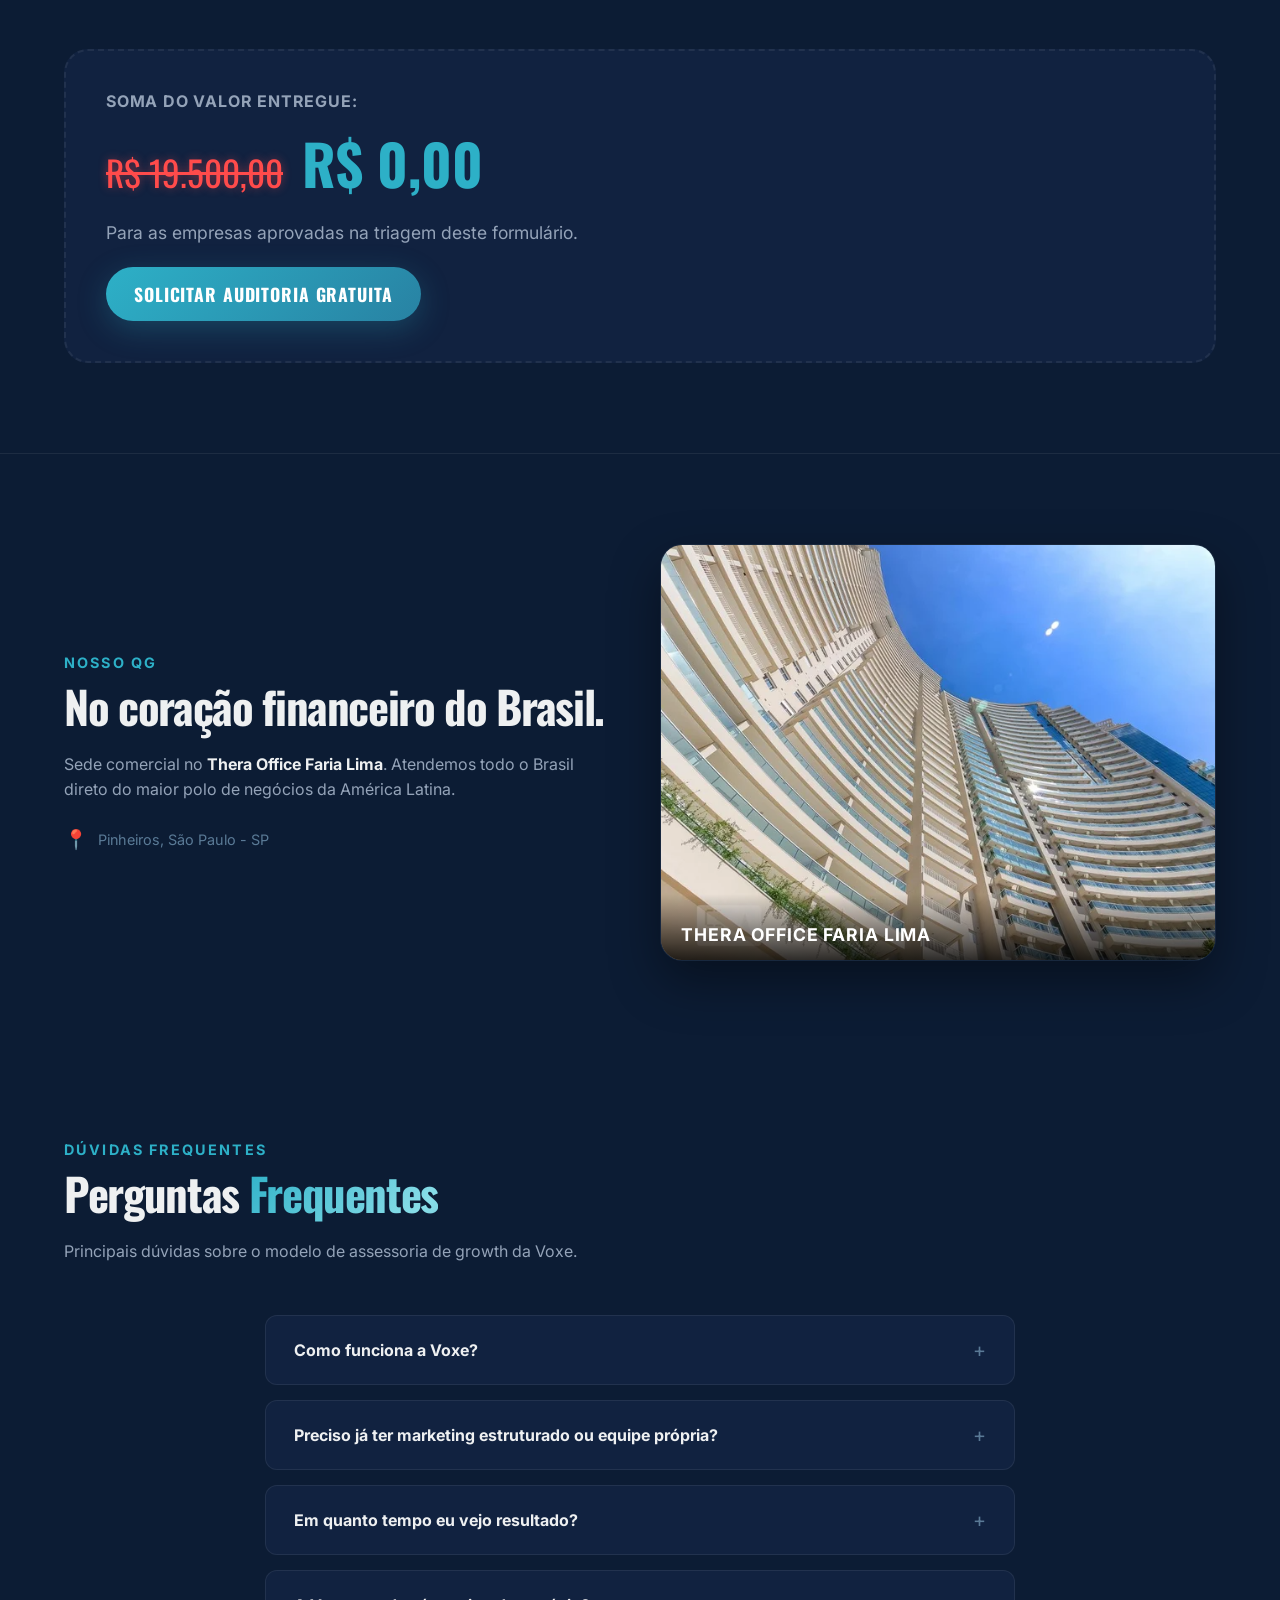
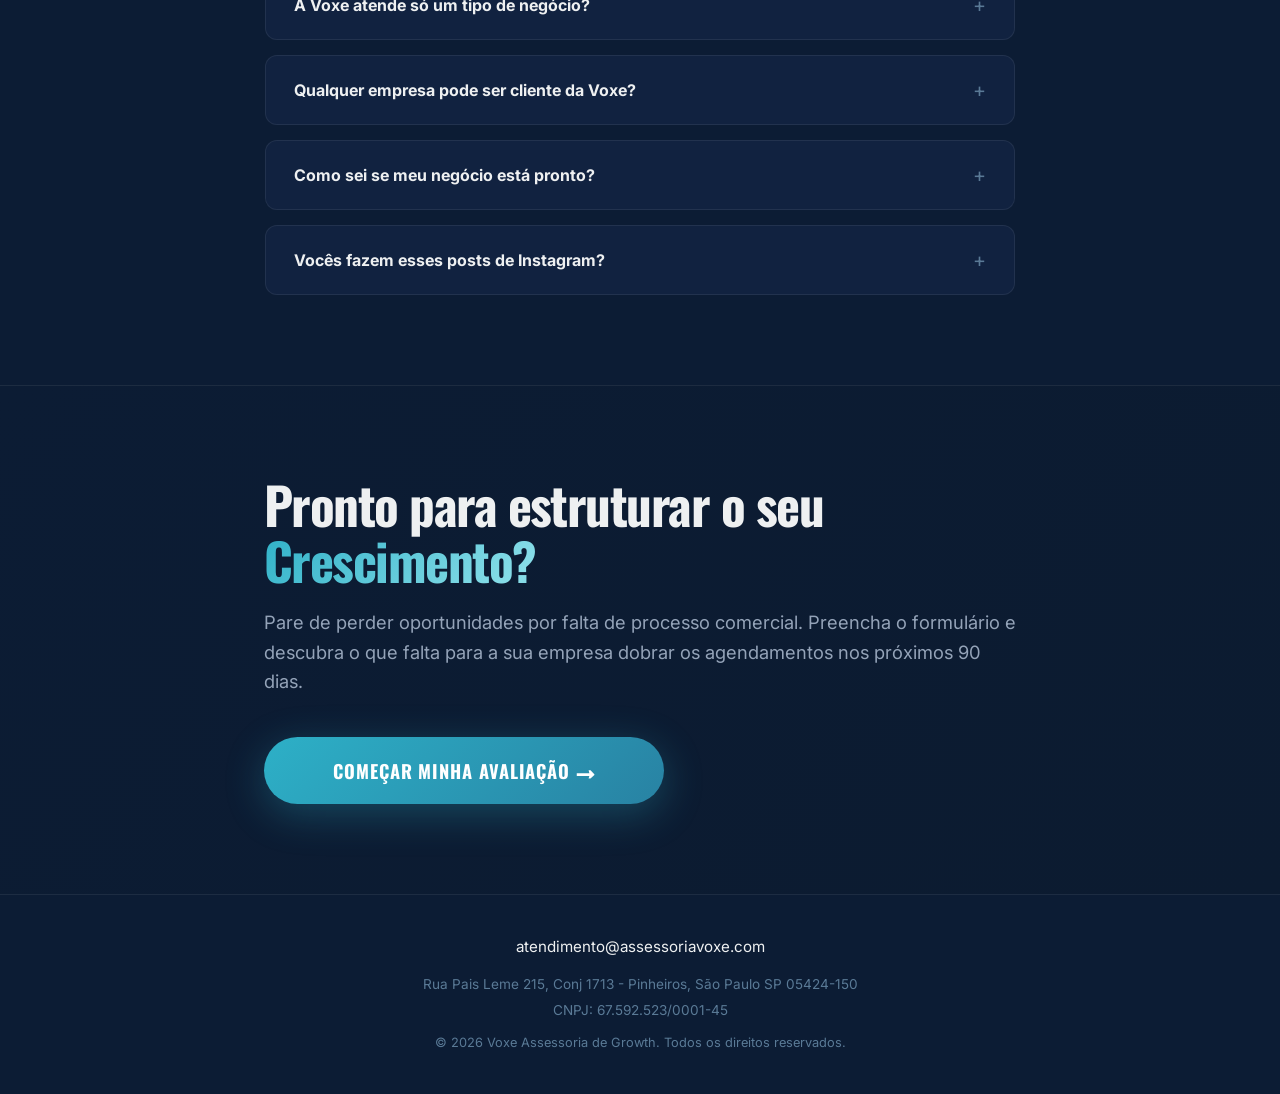
==== commit 182fe677: "Add files via upload" ====
--- a/index.html
+++ b/index.html
@@ -18,7 +18,7 @@
     <link href="https://fonts.googleapis.com/css2?family=Inter:wght@300;400;500;600;700;800&family=Oswald:wght@400;500;600;700&family=Archivo:wght@300;400;500;600;700;800;900&family=Archivo+Black&display=swap" rel="stylesheet">
     
     <!-- Custom CSS -->
-    <link rel="stylesheet" href="style.css?v=55">
+    <link rel="stylesheet" href="style.css?v=56">
     
     <!-- Favicon -->
     <link rel="icon" type="image/svg+xml" href="data:image/svg+xml,<svg xmlns=%22http://www.w3.org/2000/svg%22 viewBox=%220 0 100 100%22><circle cx=%2250%22 cy=%2250%22 r=%2235%22 fill=%22%23008AA3%22/></svg>">
@@ -503,7 +503,7 @@
                     <div class="cpu-result-item" style="margin: 0; max-width: 450px; width: 100%;">
                         <div class="cpu-result-number-row">
                             <span class="cpu-result-prefix">+</span>
-                            <span class="cpu-result-number" data-target="500">0</span>
+                            <span class="cpu-result-number" data-target="999">0</span>
                         </div>
                         <span class="cpu-result-label">Novos Contatos / Mês</span>
                         <p class="cpu-result-subtext">Clientes da sua região direcionados direto para o seu WhatsApp.</p>
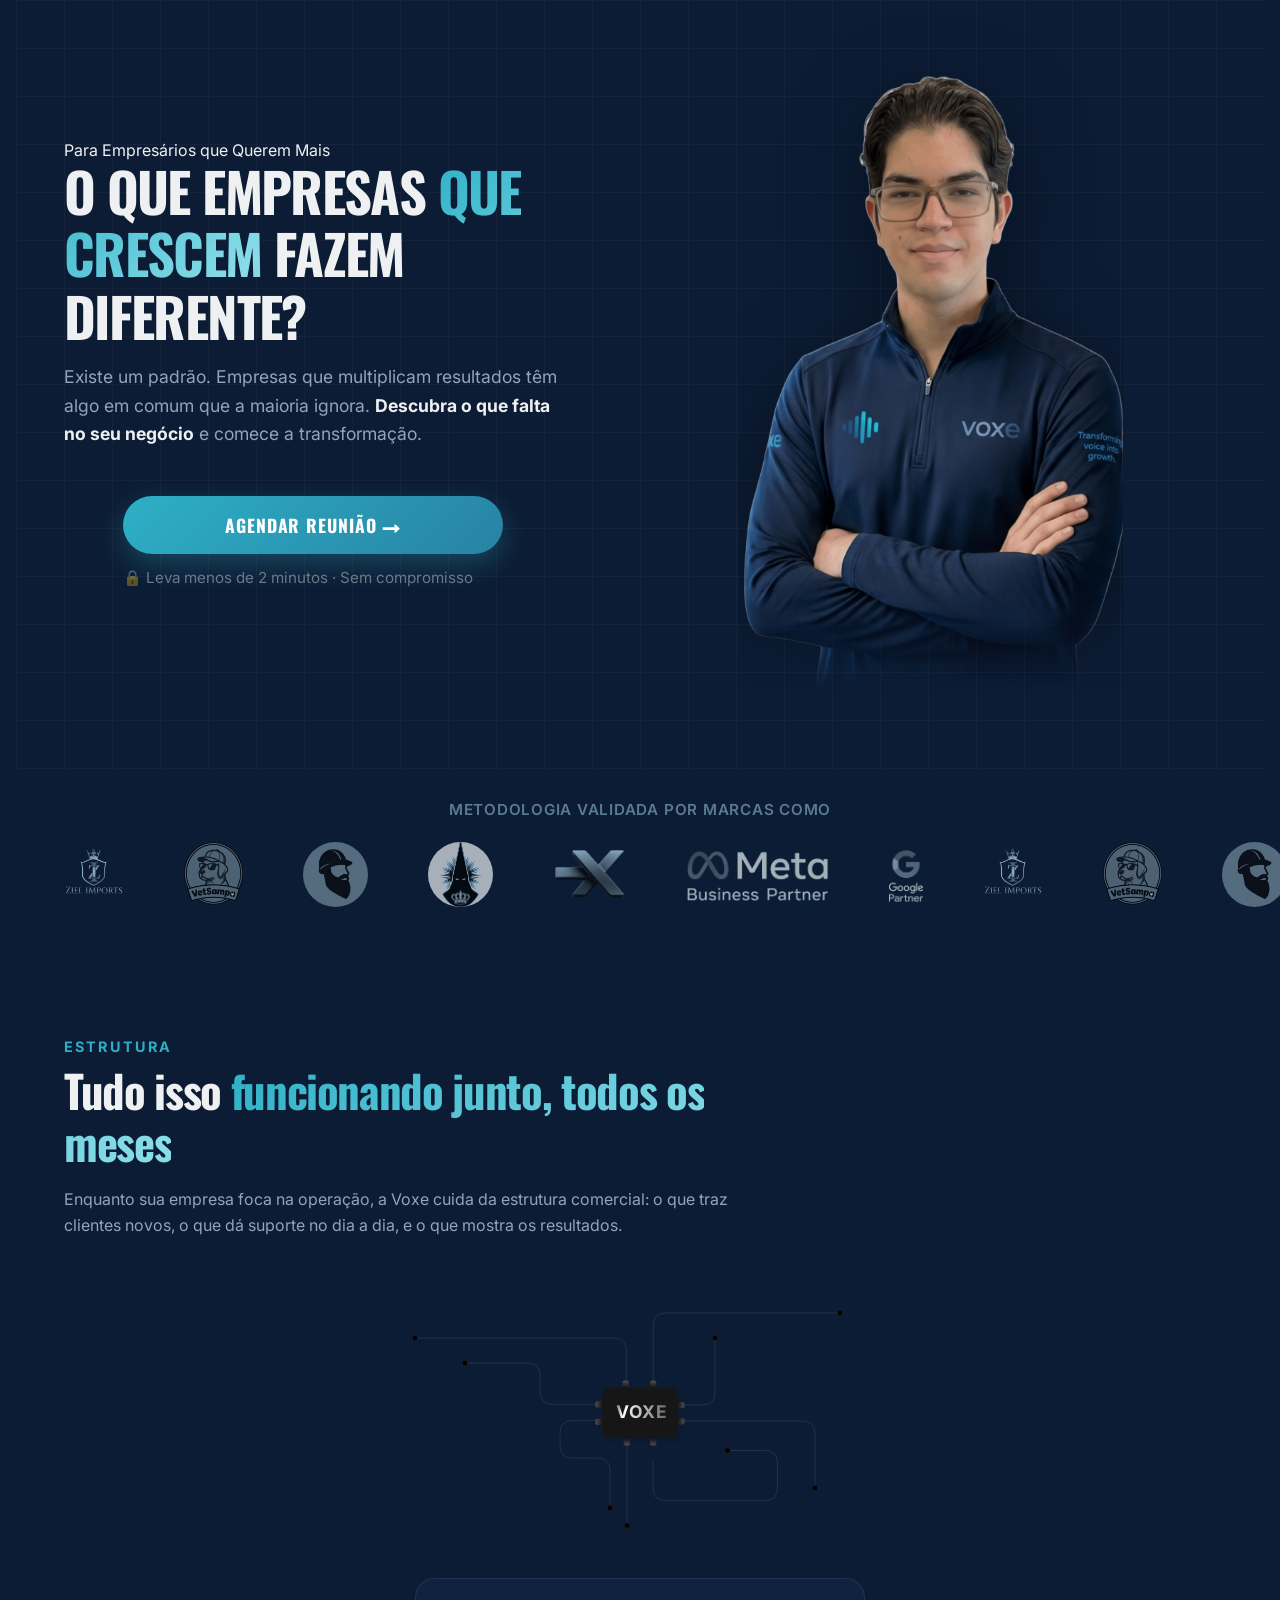
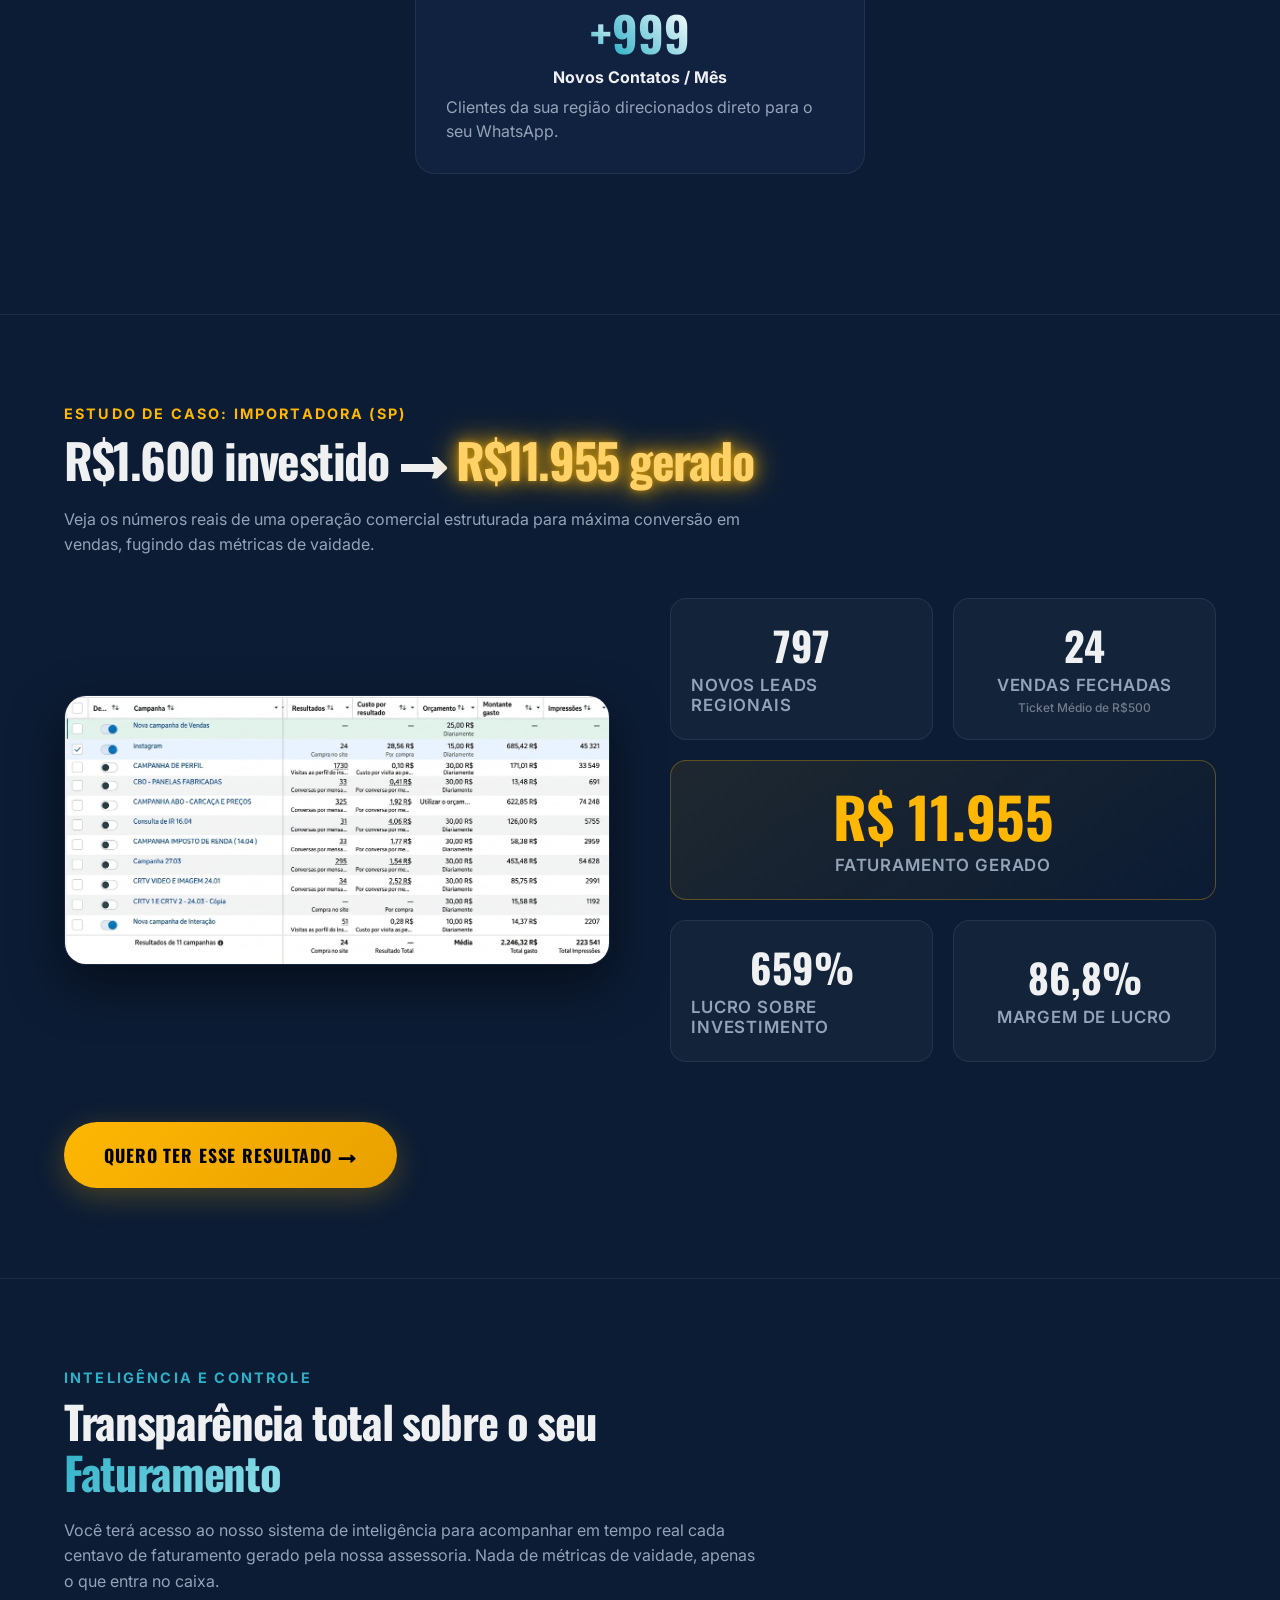
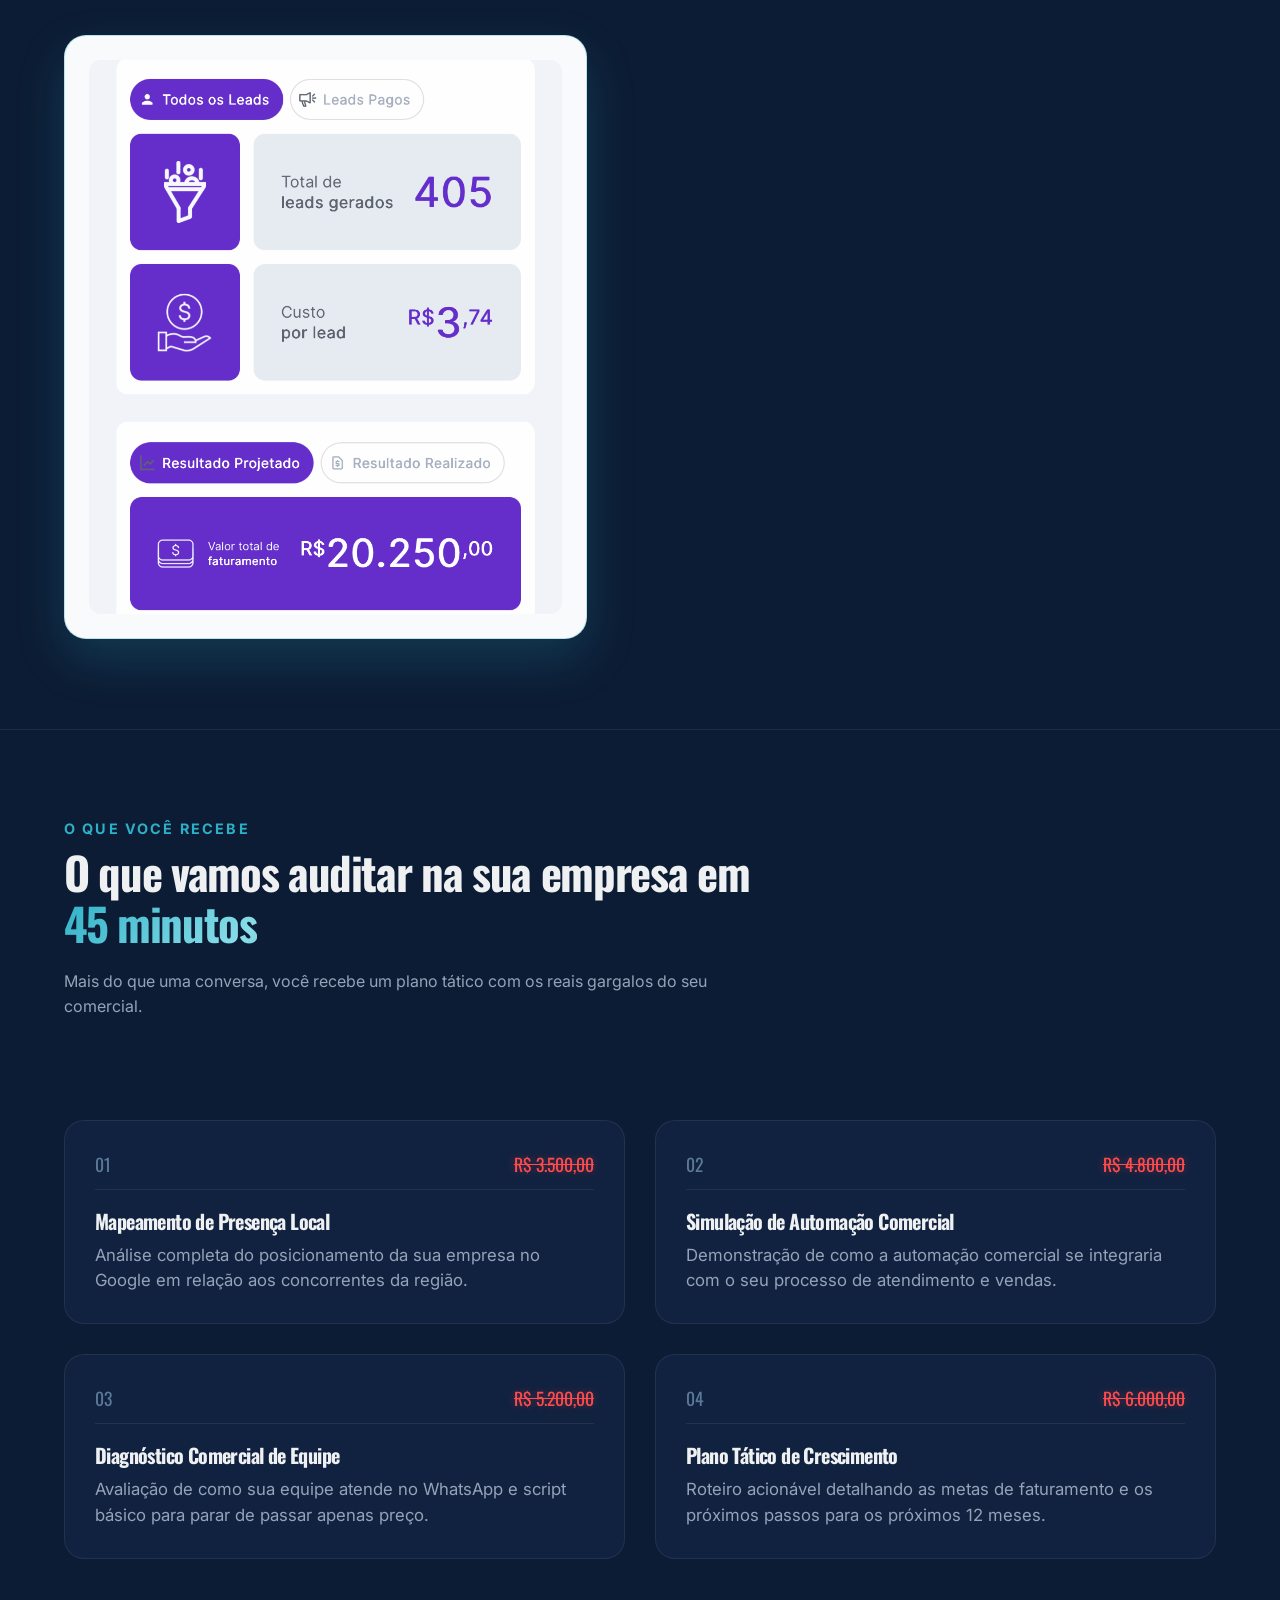
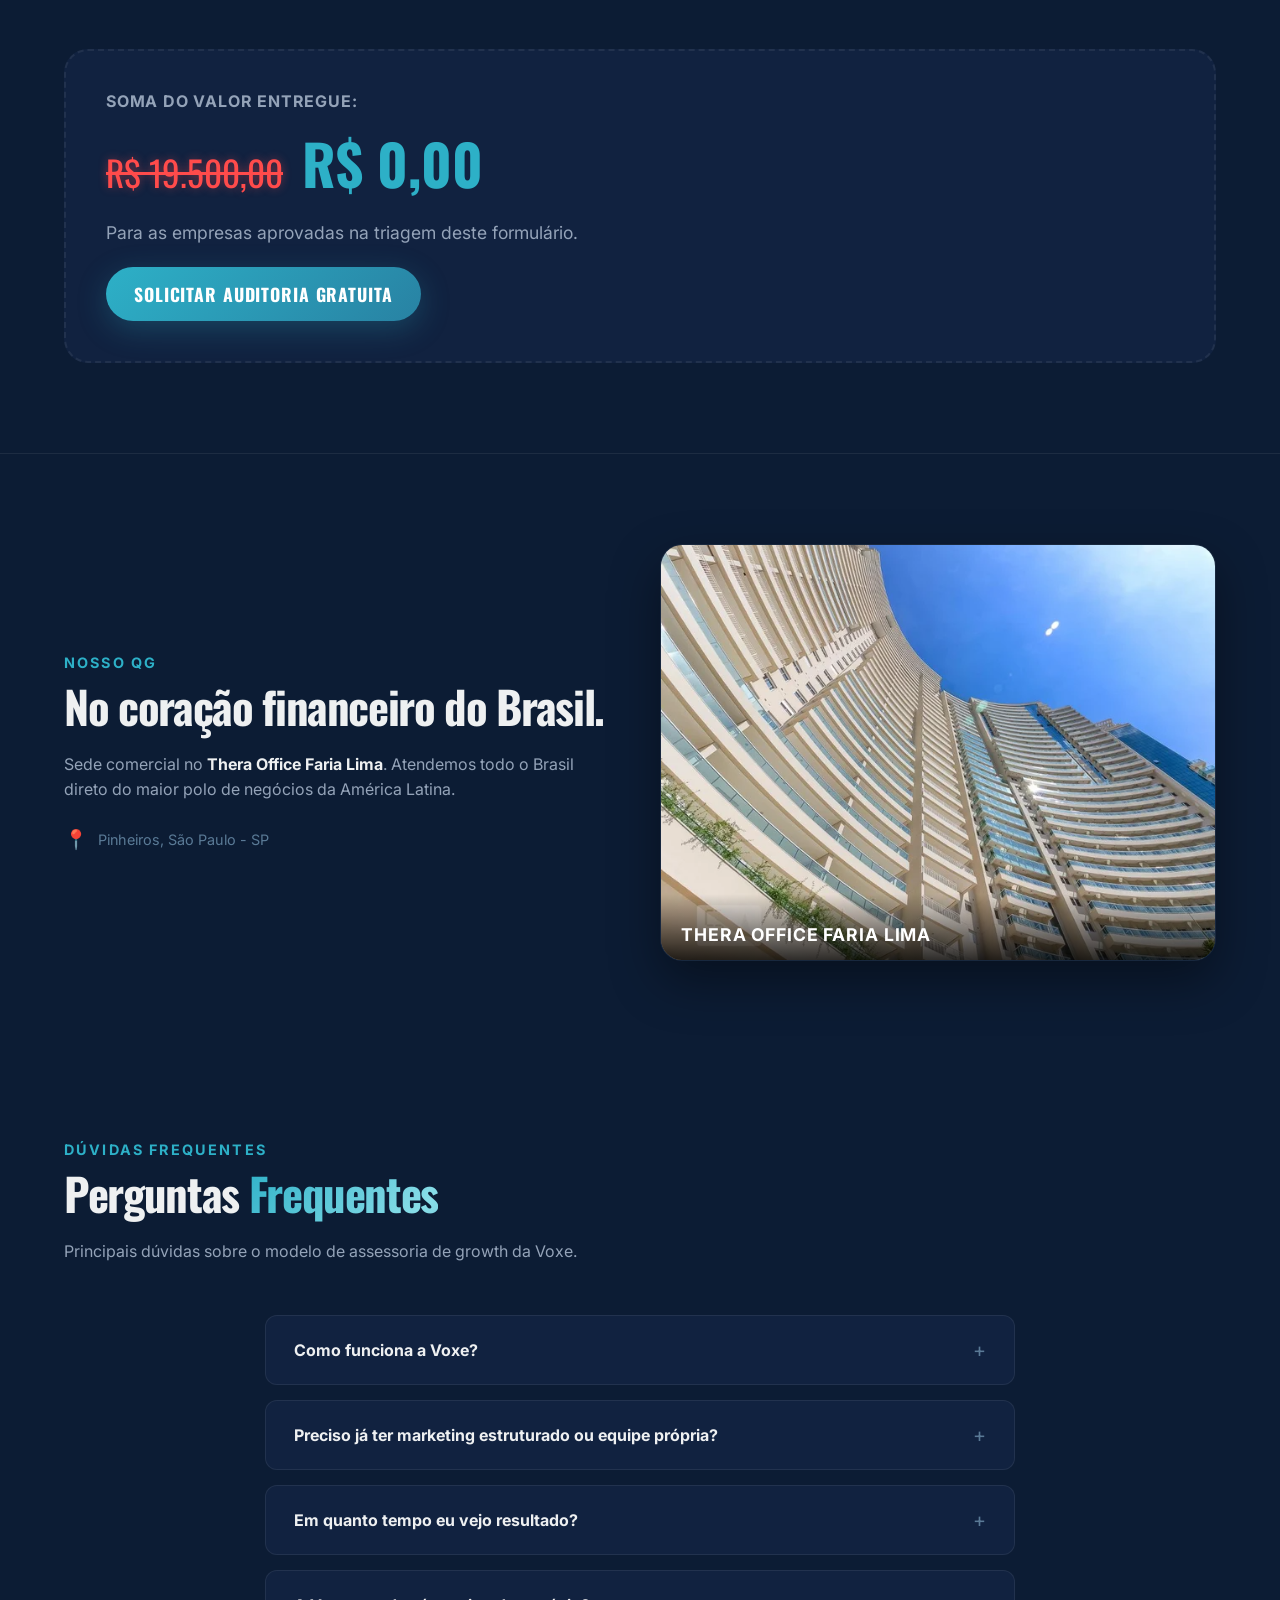
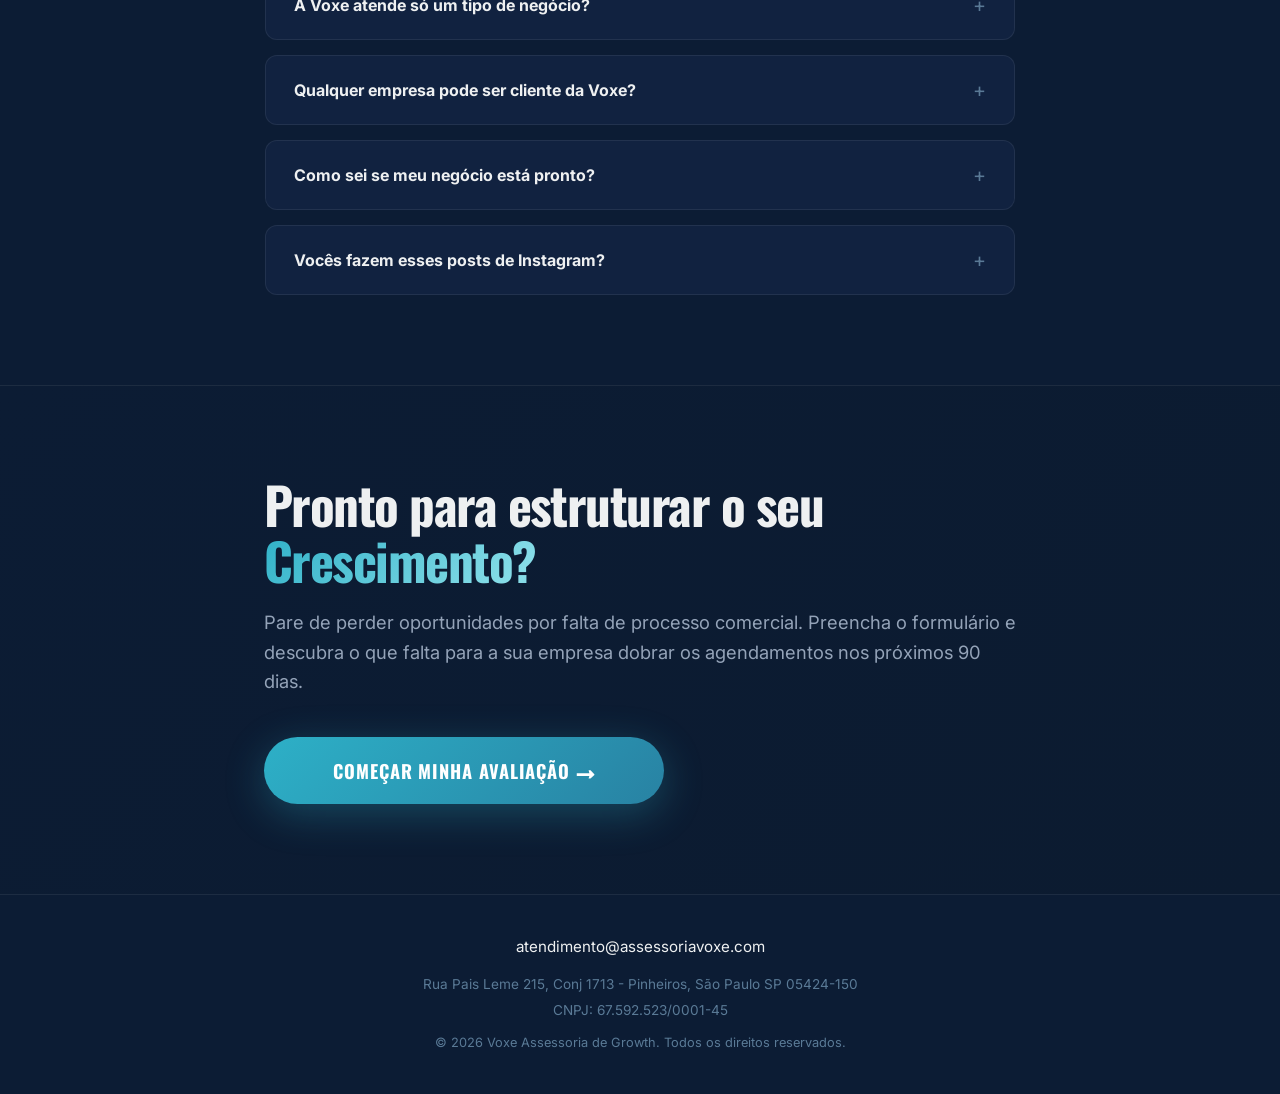
==== commit 9e018412: "Add files via upload" ====
--- a/index.html
+++ b/index.html
@@ -18,7 +18,7 @@
     <link href="https://fonts.googleapis.com/css2?family=Inter:wght@300;400;500;600;700;800&family=Oswald:wght@400;500;600;700&family=Archivo:wght@300;400;500;600;700;800;900&family=Archivo+Black&display=swap" rel="stylesheet">
     
     <!-- Custom CSS -->
-    <link rel="stylesheet" href="style.css?v=56">
+    <link rel="stylesheet" href="style.css?v=59">
     
     <!-- Favicon -->
     <link rel="icon" type="image/svg+xml" href="data:image/svg+xml,<svg xmlns=%22http://www.w3.org/2000/svg%22 viewBox=%220 0 100 100%22><circle cx=%2250%22 cy=%2250%22 r=%2235%22 fill=%22%23008AA3%22/></svg>">
@@ -79,6 +79,7 @@
                         <div class="seal-slide"><a href="https://zielimports.com.br/" target="_blank"><img src="Remova_as_informações_de_instagram_202606252339-Photoroom.png" alt="Ziel Imports Logo" class="seal-img" style="height: 80px; object-fit: contain;"></a></div>
                         <div class="seal-slide"><a href="https://vetsampa.com/" target="_blank"><img src="4k logo-Photoroom.png" alt="4K Logo" class="seal-img" style="height: 80px; object-fit: contain;"></a></div>
                         <div class="seal-slide"><a href="https://www.wilengenheiro.com.br" target="_blank"><img src="Upscale_client_logo_image_2K_202608161455.jpeg" alt="Client Logo" class="seal-img" style="height: 65px; width: 65px; object-fit: cover; border-radius: 50%;"></a></div>
+                        <div class="seal-slide"><a href="https://johnstellor.com" target="_blank"><img src="logo%20john.png" alt="John Stellor Logo" class="seal-img" style="height: 65px; width: 65px; object-fit: cover; border-radius: 50%;"></a></div>
                         <div class="seal-slide"><a href="https://expad.com.br/" target="_blank"><img src="partner-expad.png" alt="Expad Logo" class="seal-img"></a></div>
                         <div class="seal-slide"><img src="partner-meta.png" alt="Meta Partner" class="seal-img"></div>
                         <div class="seal-slide"><img src="partner-google.png" alt="Google Partner" class="seal-img"></div>
@@ -86,6 +87,7 @@
                         <div class="seal-slide"><a href="https://zielimports.com.br/" target="_blank"><img src="Remova_as_informações_de_instagram_202606252339-Photoroom.png" alt="Ziel Imports Logo" class="seal-img" style="height: 80px; object-fit: contain;"></a></div>
                         <div class="seal-slide"><a href="https://vetsampa.com/" target="_blank"><img src="4k logo-Photoroom.png" alt="4K Logo" class="seal-img" style="height: 80px; object-fit: contain;"></a></div>
                         <div class="seal-slide"><a href="https://www.wilengenheiro.com.br" target="_blank"><img src="Upscale_client_logo_image_2K_202608161455.jpeg" alt="Client Logo" class="seal-img" style="height: 65px; width: 65px; object-fit: cover; border-radius: 50%;"></a></div>
+                        <div class="seal-slide"><a href="https://johnstellor.com" target="_blank"><img src="logo%20john.png" alt="John Stellor Logo" class="seal-img" style="height: 65px; width: 65px; object-fit: cover; border-radius: 50%;"></a></div>
                         <div class="seal-slide"><a href="https://expad.com.br/" target="_blank"><img src="partner-expad.png" alt="Expad Logo" class="seal-img"></a></div>
                         <div class="seal-slide"><img src="partner-meta.png" alt="Meta Partner" class="seal-img"></div>
                         <div class="seal-slide"><img src="partner-google.png" alt="Google Partner" class="seal-img"></div>
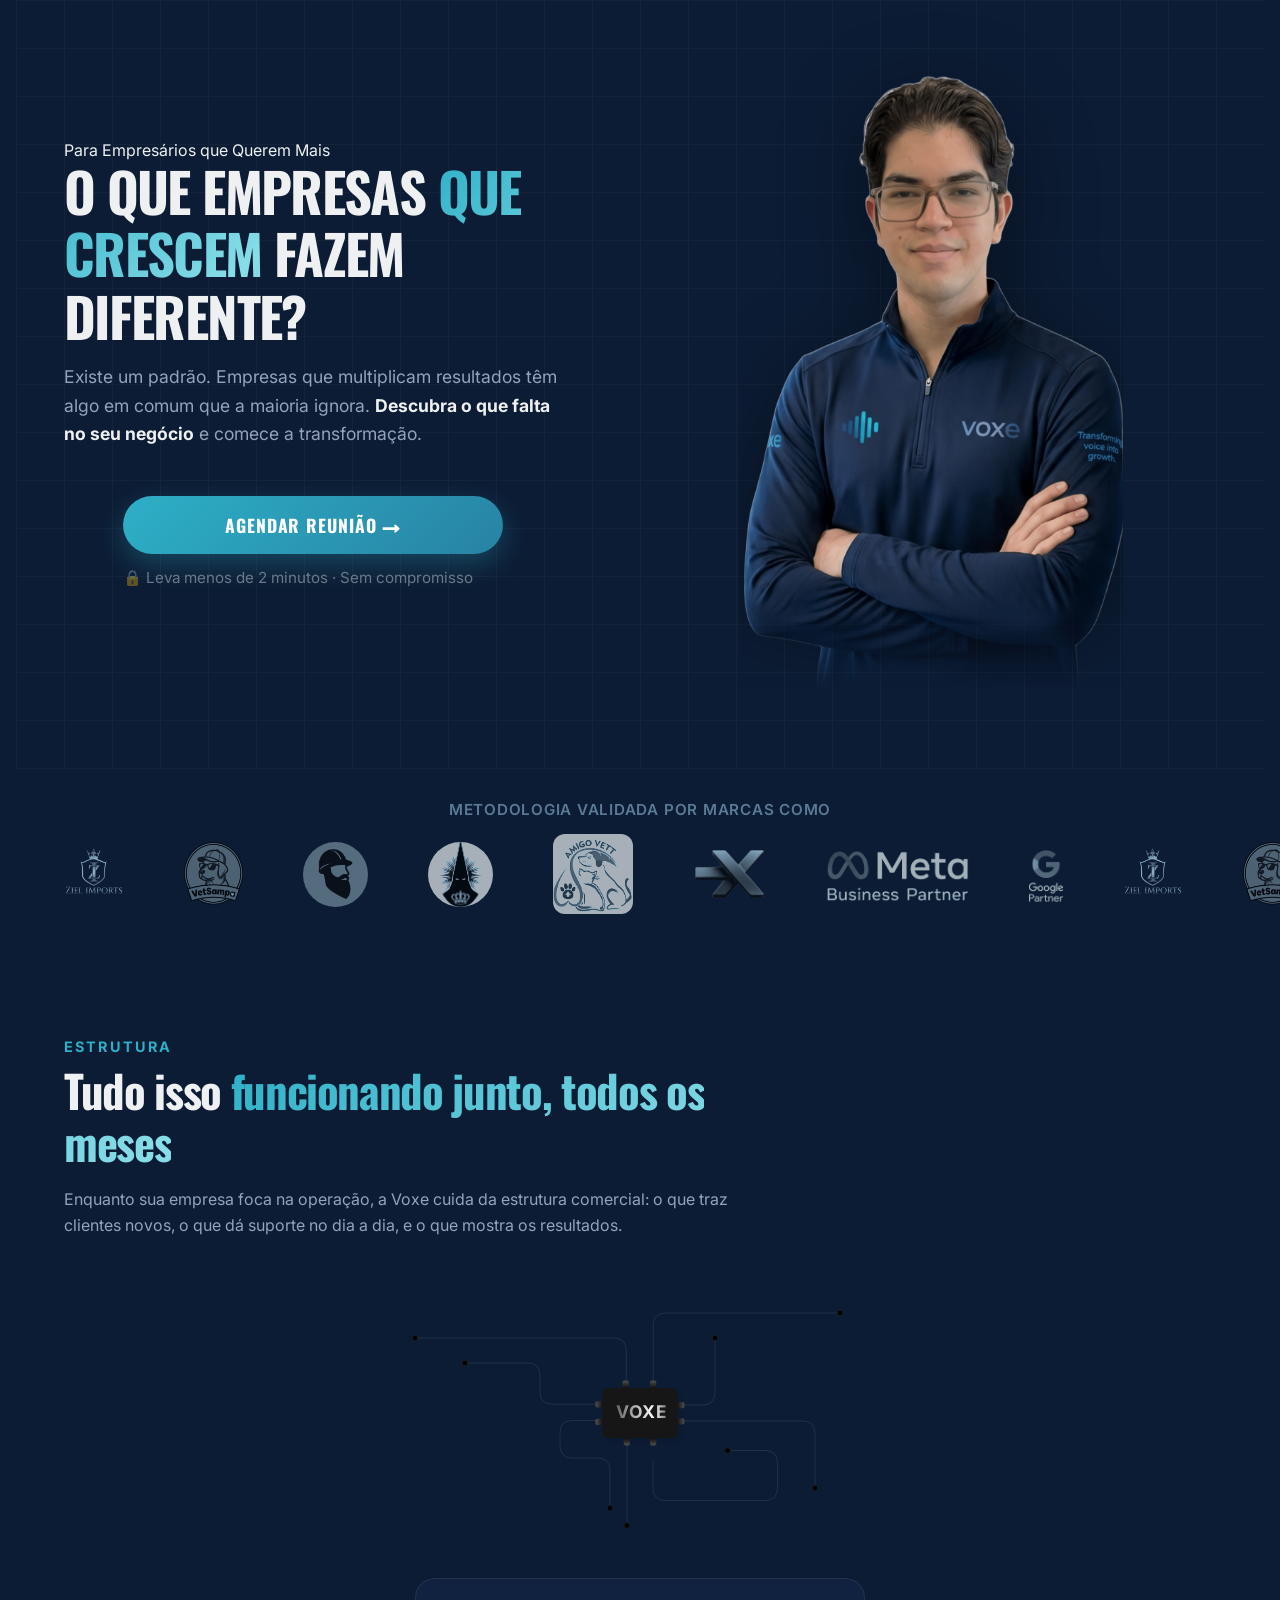
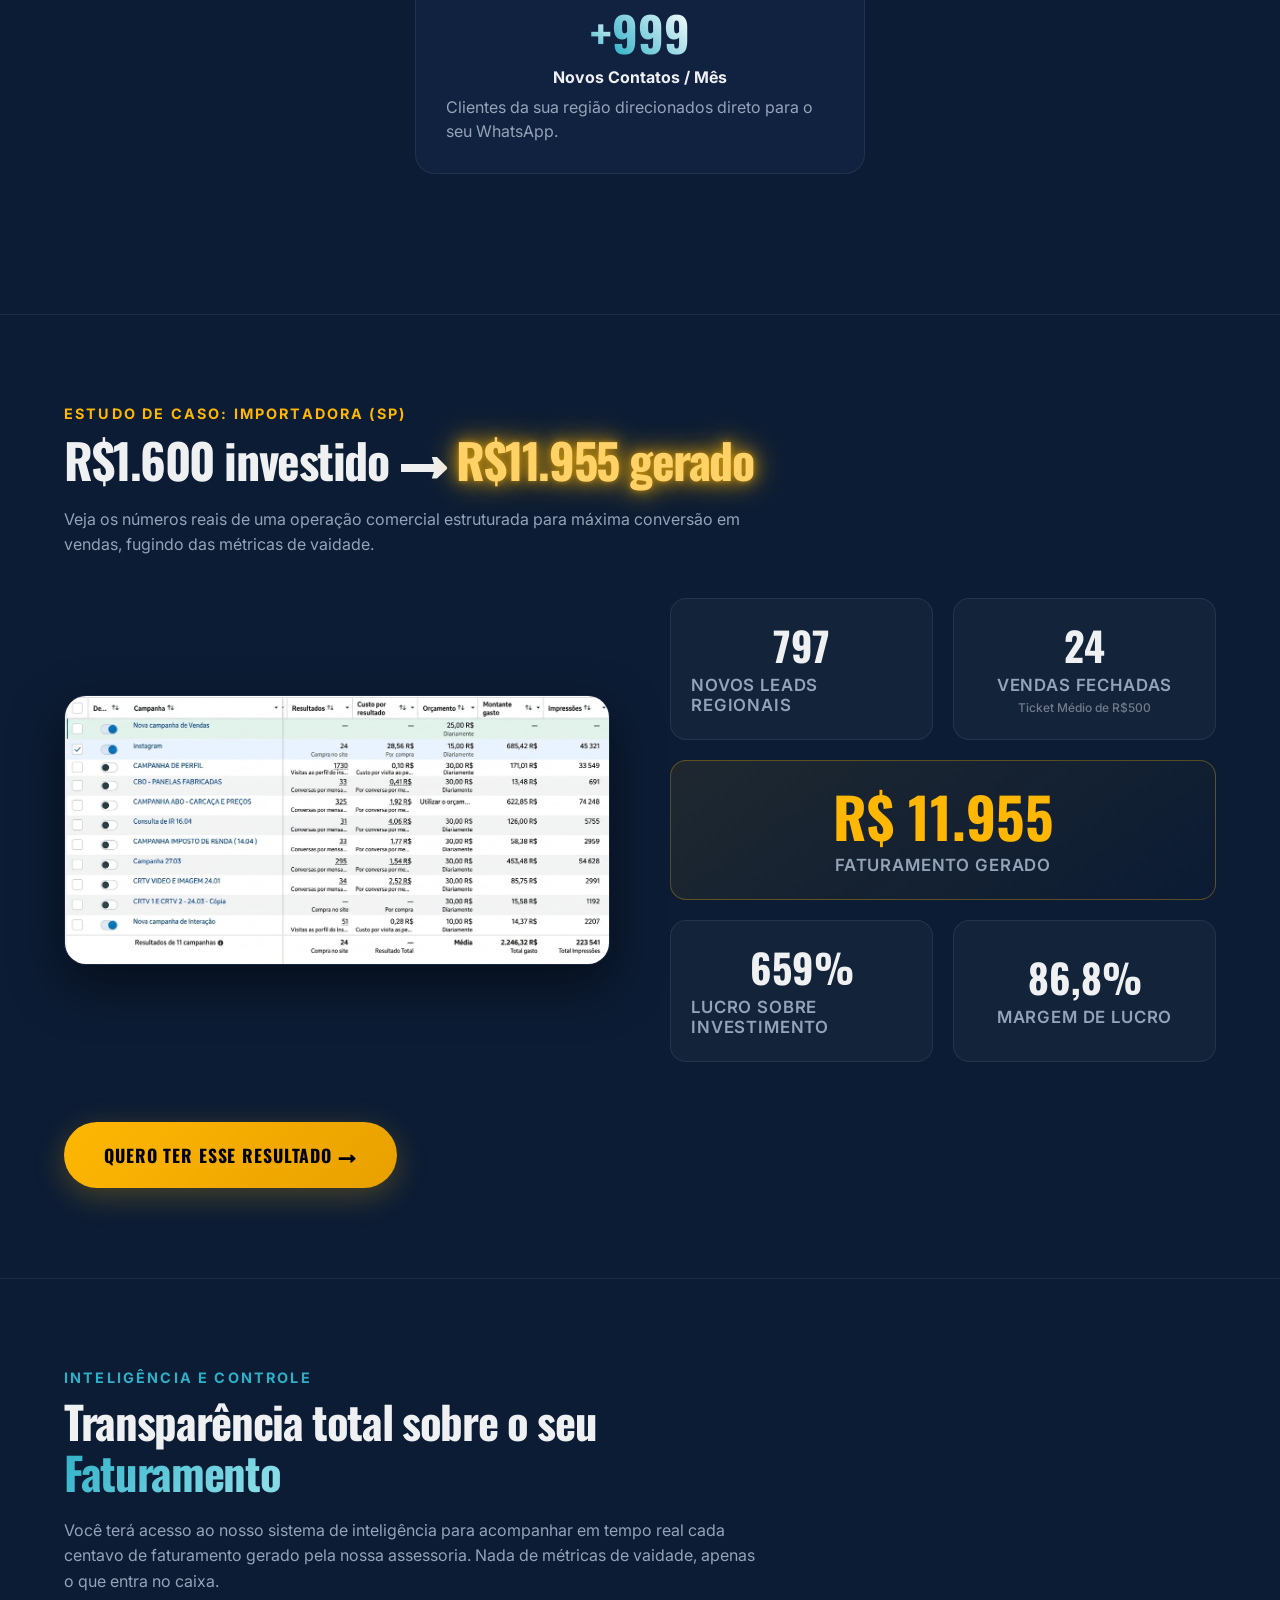
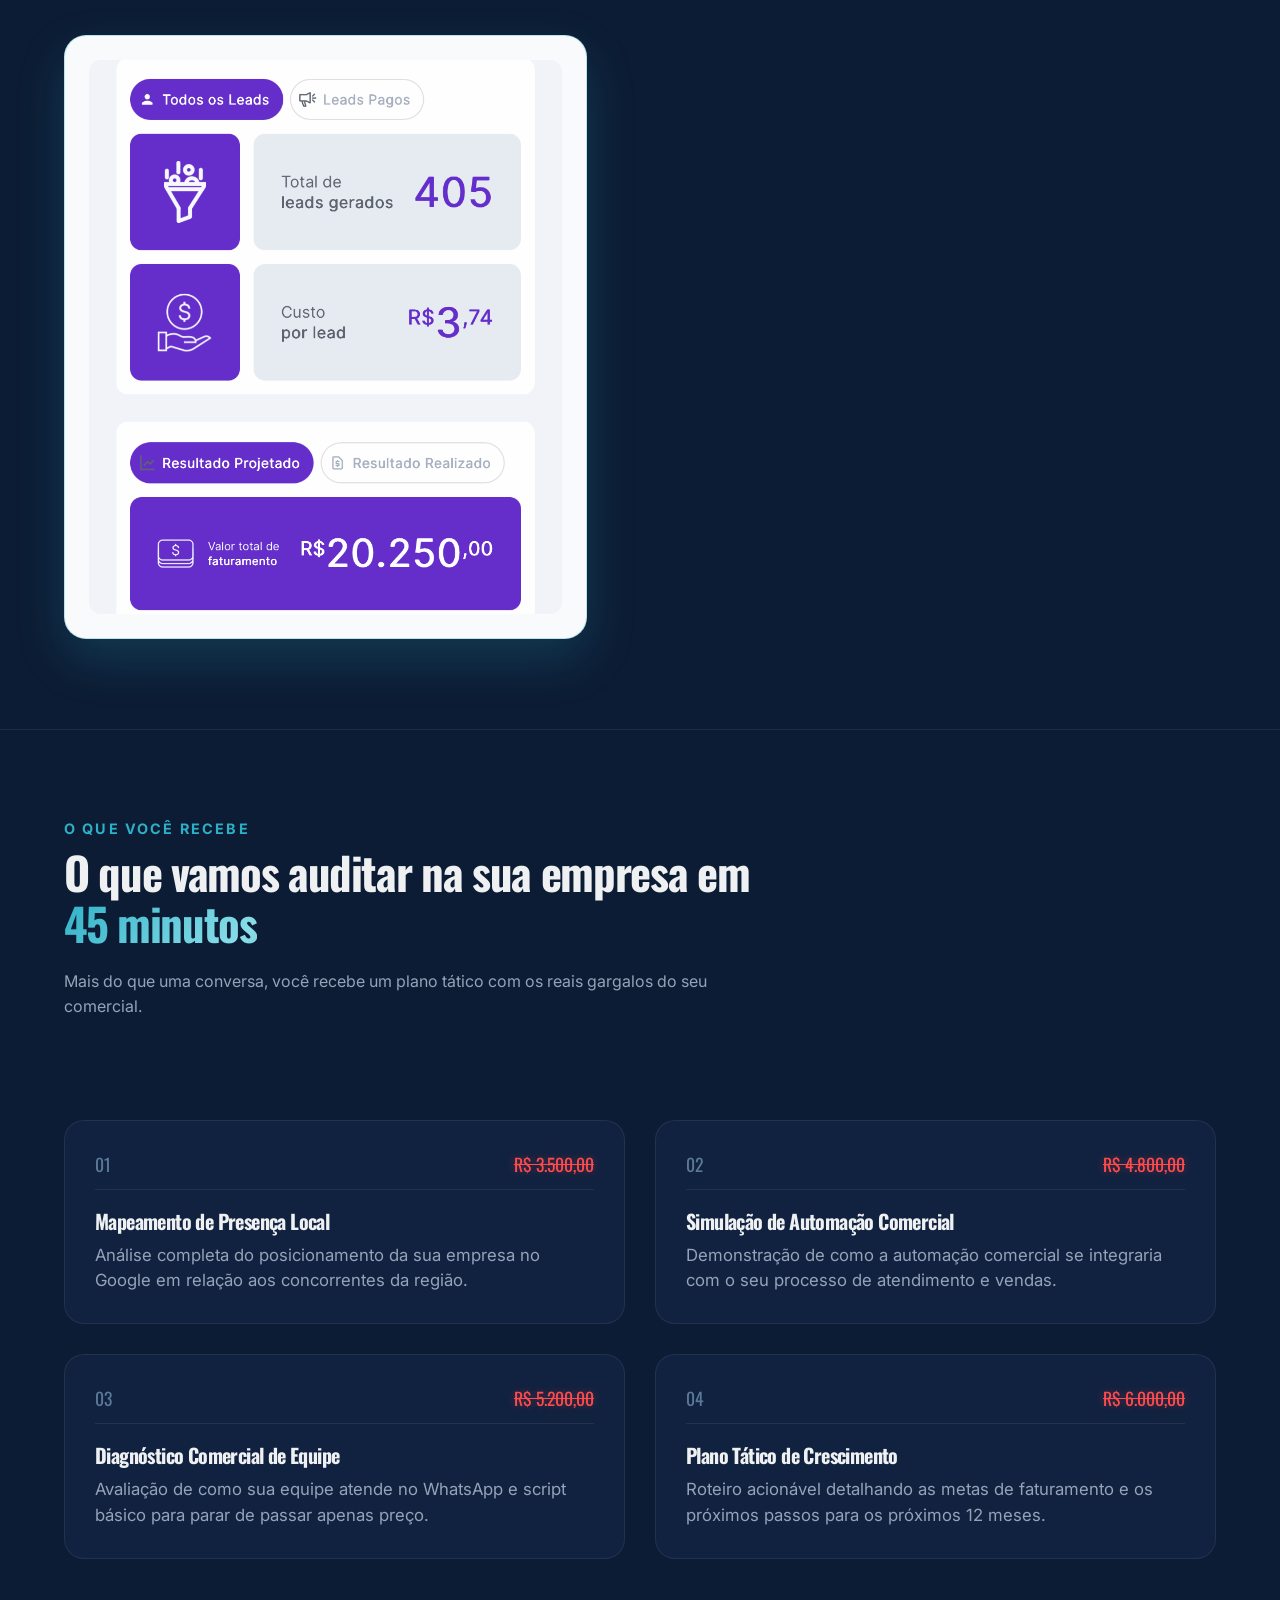
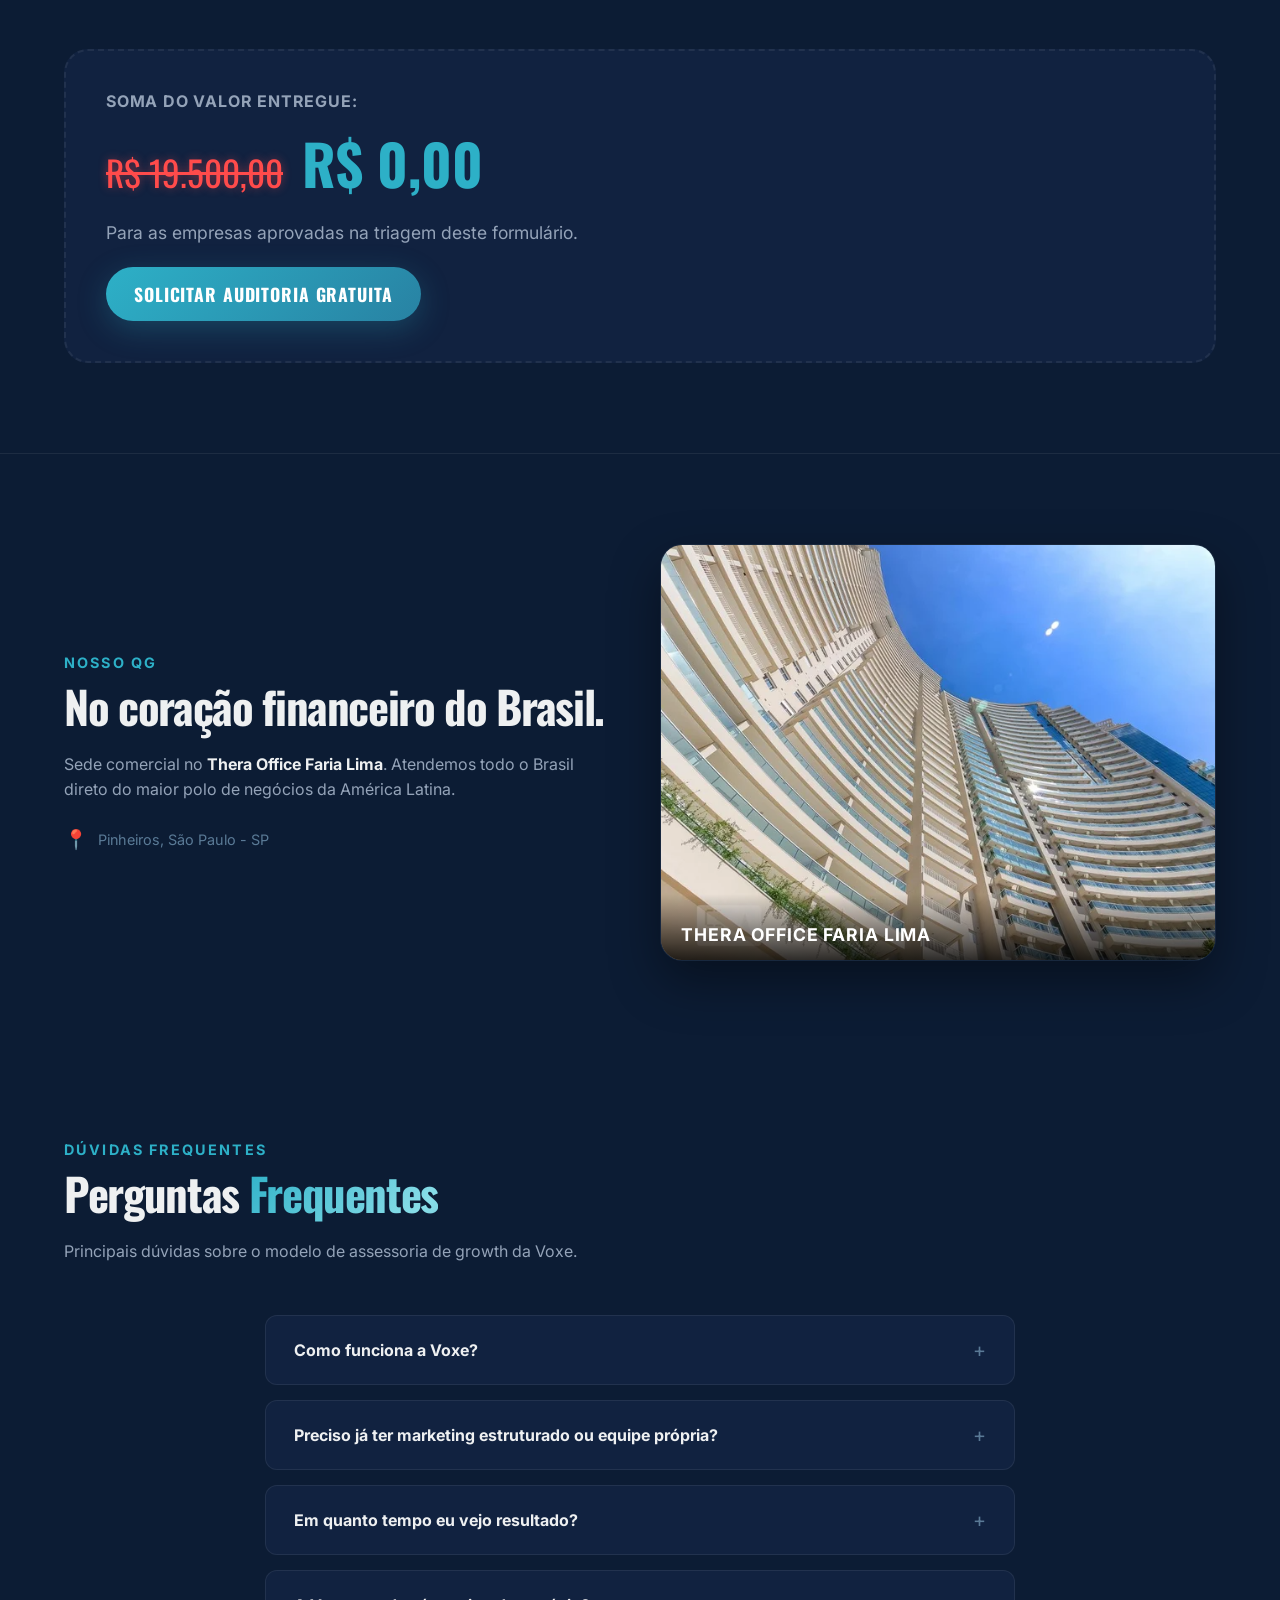
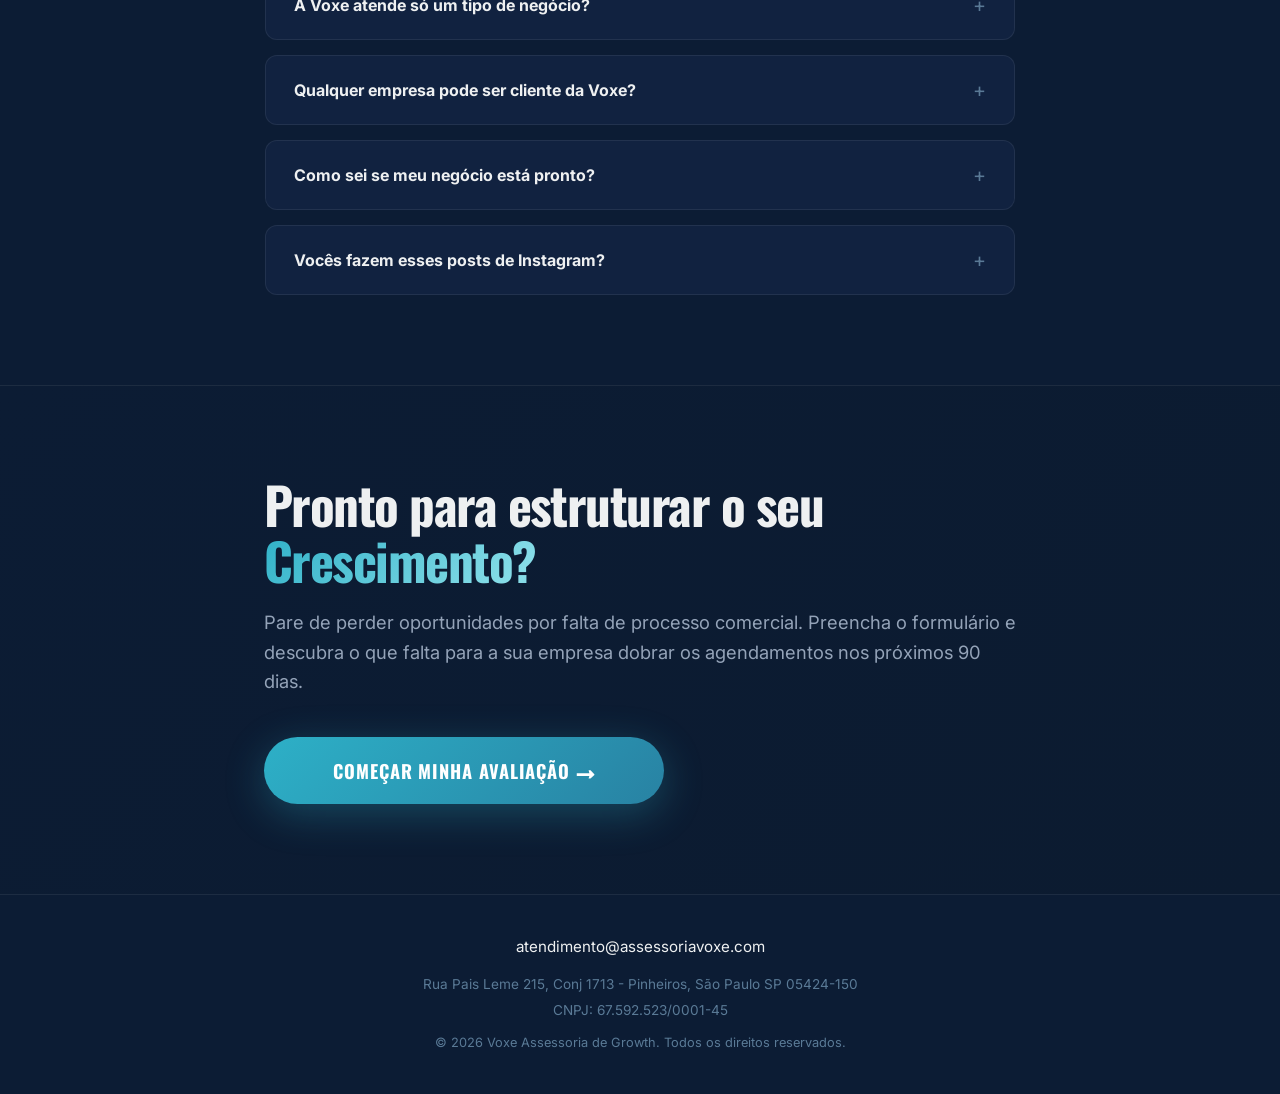
==== commit cde8d4ba: "Add files via upload" ====
--- a/index.html
+++ b/index.html
@@ -18,7 +18,7 @@
     <link href="https://fonts.googleapis.com/css2?family=Inter:wght@300;400;500;600;700;800&family=Oswald:wght@400;500;600;700&family=Archivo:wght@300;400;500;600;700;800;900&family=Archivo+Black&display=swap" rel="stylesheet">
     
     <!-- Custom CSS -->
-    <link rel="stylesheet" href="style.css?v=59">
+    <link rel="stylesheet" href="style.css?v=60">
     
     <!-- Favicon -->
     <link rel="icon" type="image/svg+xml" href="data:image/svg+xml,<svg xmlns=%22http://www.w3.org/2000/svg%22 viewBox=%220 0 100 100%22><circle cx=%2250%22 cy=%2250%22 r=%2235%22 fill=%22%23008AA3%22/></svg>">
@@ -80,6 +80,7 @@
                         <div class="seal-slide"><a href="https://vetsampa.com/" target="_blank"><img src="4k logo-Photoroom.png" alt="4K Logo" class="seal-img" style="height: 80px; object-fit: contain;"></a></div>
                         <div class="seal-slide"><a href="https://www.wilengenheiro.com.br" target="_blank"><img src="Upscale_client_logo_image_2K_202608161455.jpeg" alt="Client Logo" class="seal-img" style="height: 65px; width: 65px; object-fit: cover; border-radius: 50%;"></a></div>
                         <div class="seal-slide"><a href="https://johnstellor.com" target="_blank"><img src="logo%20john.png" alt="John Stellor Logo" class="seal-img" style="height: 65px; width: 65px; object-fit: cover; border-radius: 50%;"></a></div>
+                        <div class="seal-slide"><a href="https://amigovett.com.br/" target="_blank"><img src="logo-amigovett.png" alt="Amigo Vett Logo" class="seal-img" style="height: 80px; object-fit: contain; border-radius: 12px;"></a></div>
                         <div class="seal-slide"><a href="https://expad.com.br/" target="_blank"><img src="partner-expad.png" alt="Expad Logo" class="seal-img"></a></div>
                         <div class="seal-slide"><img src="partner-meta.png" alt="Meta Partner" class="seal-img"></div>
                         <div class="seal-slide"><img src="partner-google.png" alt="Google Partner" class="seal-img"></div>
@@ -88,6 +89,7 @@
                         <div class="seal-slide"><a href="https://vetsampa.com/" target="_blank"><img src="4k logo-Photoroom.png" alt="4K Logo" class="seal-img" style="height: 80px; object-fit: contain;"></a></div>
                         <div class="seal-slide"><a href="https://www.wilengenheiro.com.br" target="_blank"><img src="Upscale_client_logo_image_2K_202608161455.jpeg" alt="Client Logo" class="seal-img" style="height: 65px; width: 65px; object-fit: cover; border-radius: 50%;"></a></div>
                         <div class="seal-slide"><a href="https://johnstellor.com" target="_blank"><img src="logo%20john.png" alt="John Stellor Logo" class="seal-img" style="height: 65px; width: 65px; object-fit: cover; border-radius: 50%;"></a></div>
+                        <div class="seal-slide"><a href="https://amigovett.com.br/" target="_blank"><img src="logo-amigovett.png" alt="Amigo Vett Logo" class="seal-img" style="height: 80px; object-fit: contain; border-radius: 12px;"></a></div>
                         <div class="seal-slide"><a href="https://expad.com.br/" target="_blank"><img src="partner-expad.png" alt="Expad Logo" class="seal-img"></a></div>
                         <div class="seal-slide"><img src="partner-meta.png" alt="Meta Partner" class="seal-img"></div>
                         <div class="seal-slide"><img src="partner-google.png" alt="Google Partner" class="seal-img"></div>
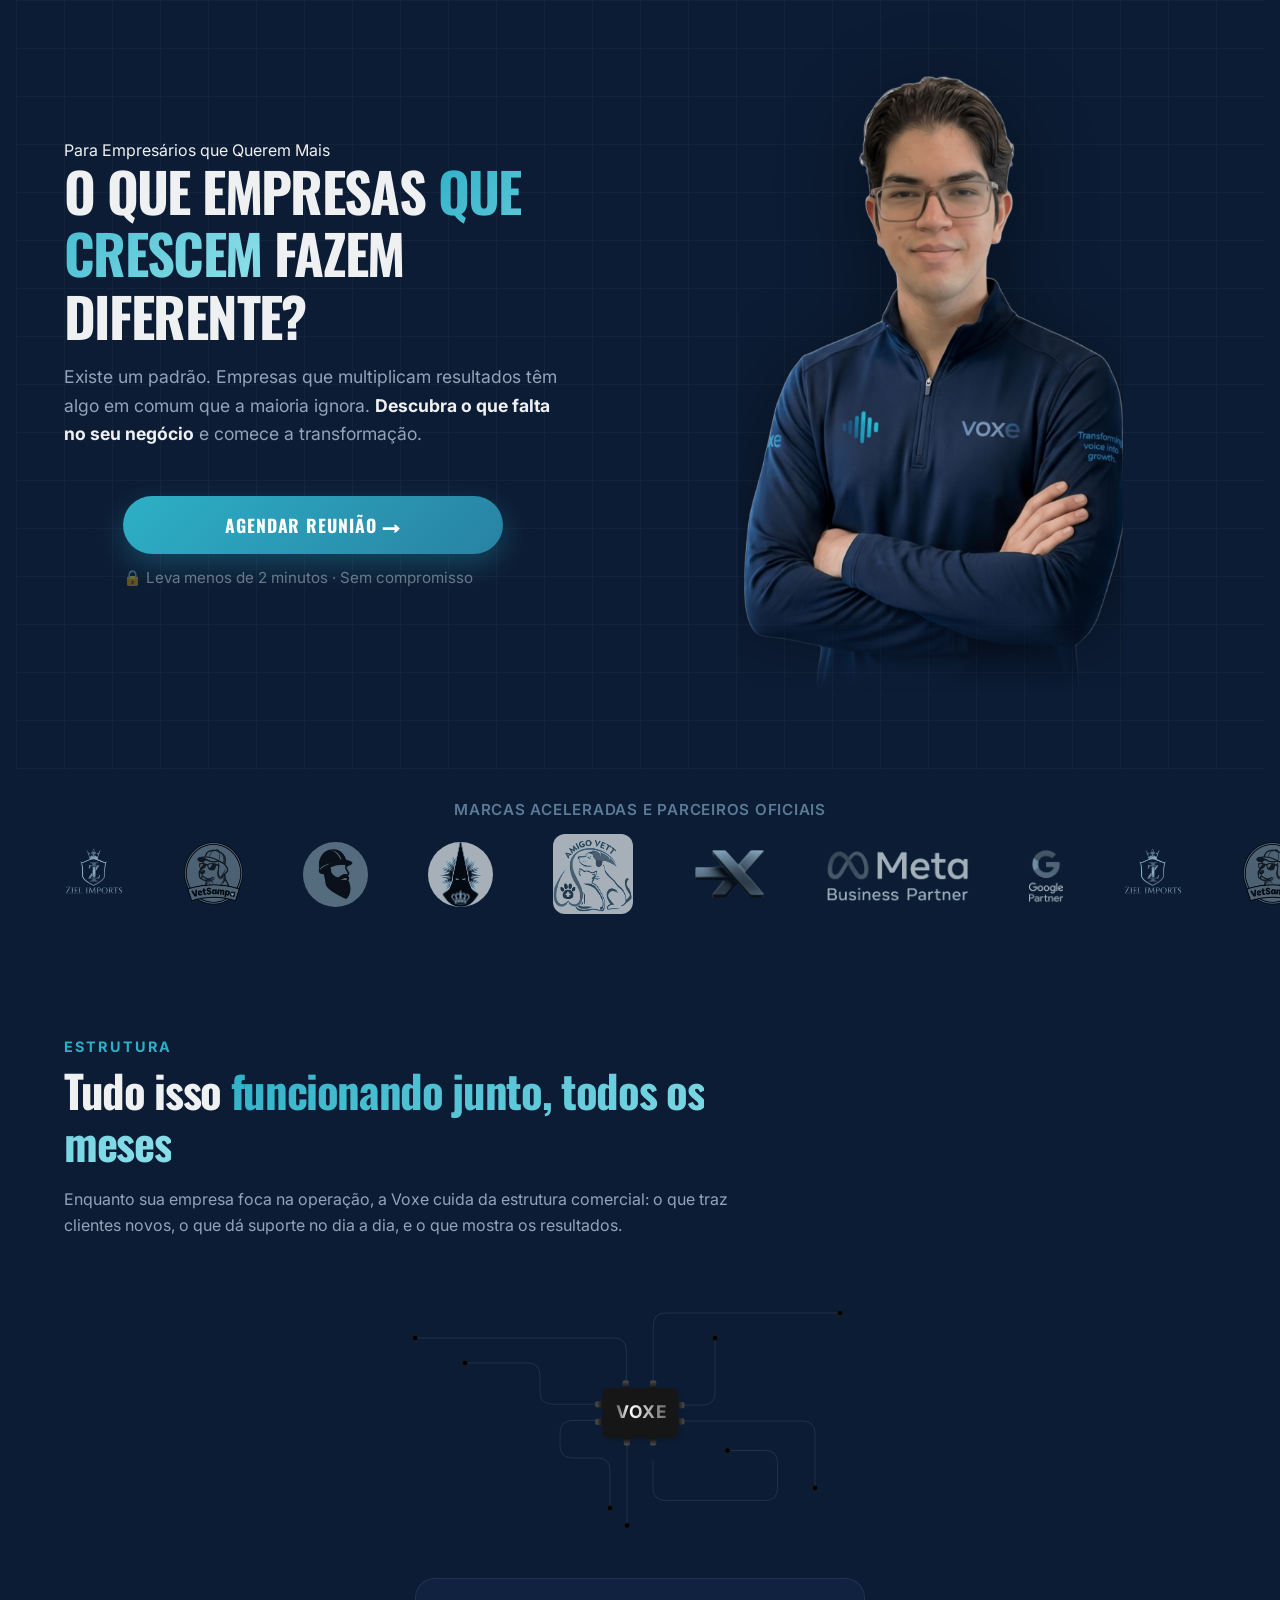
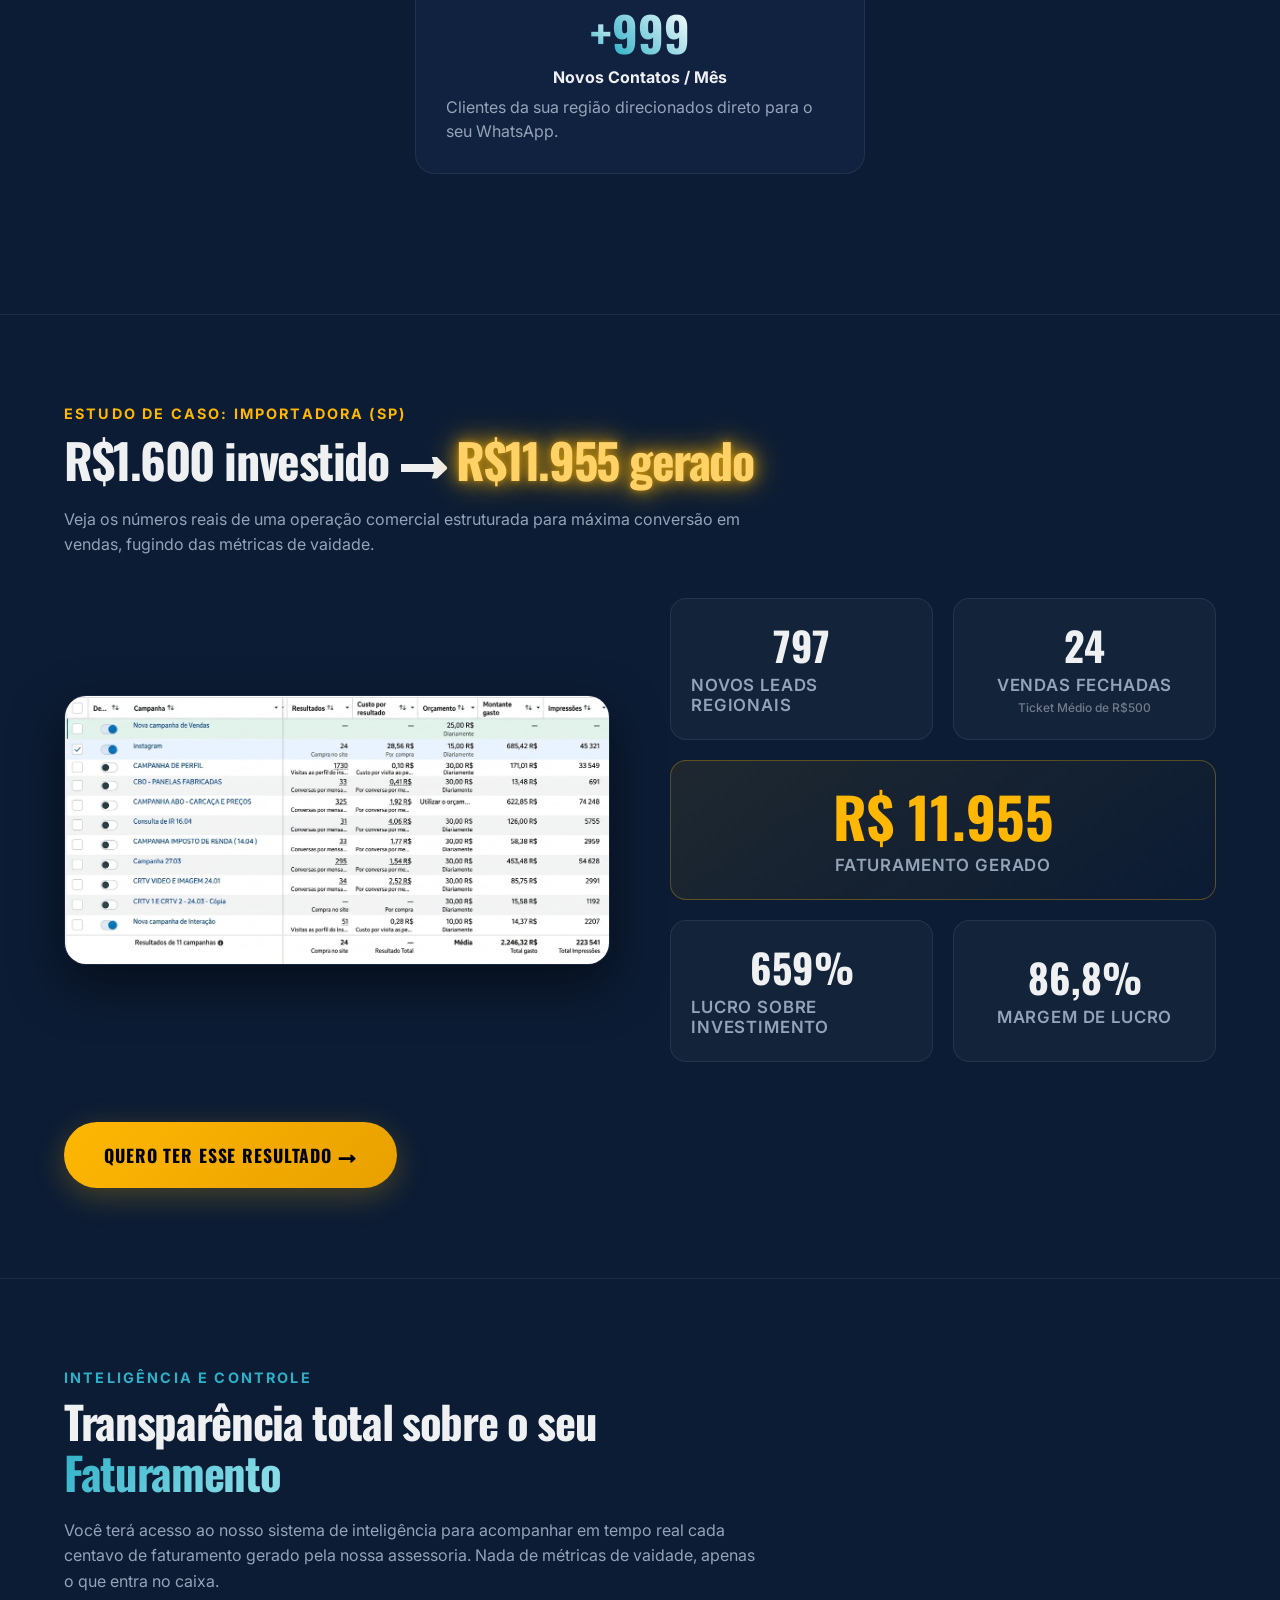
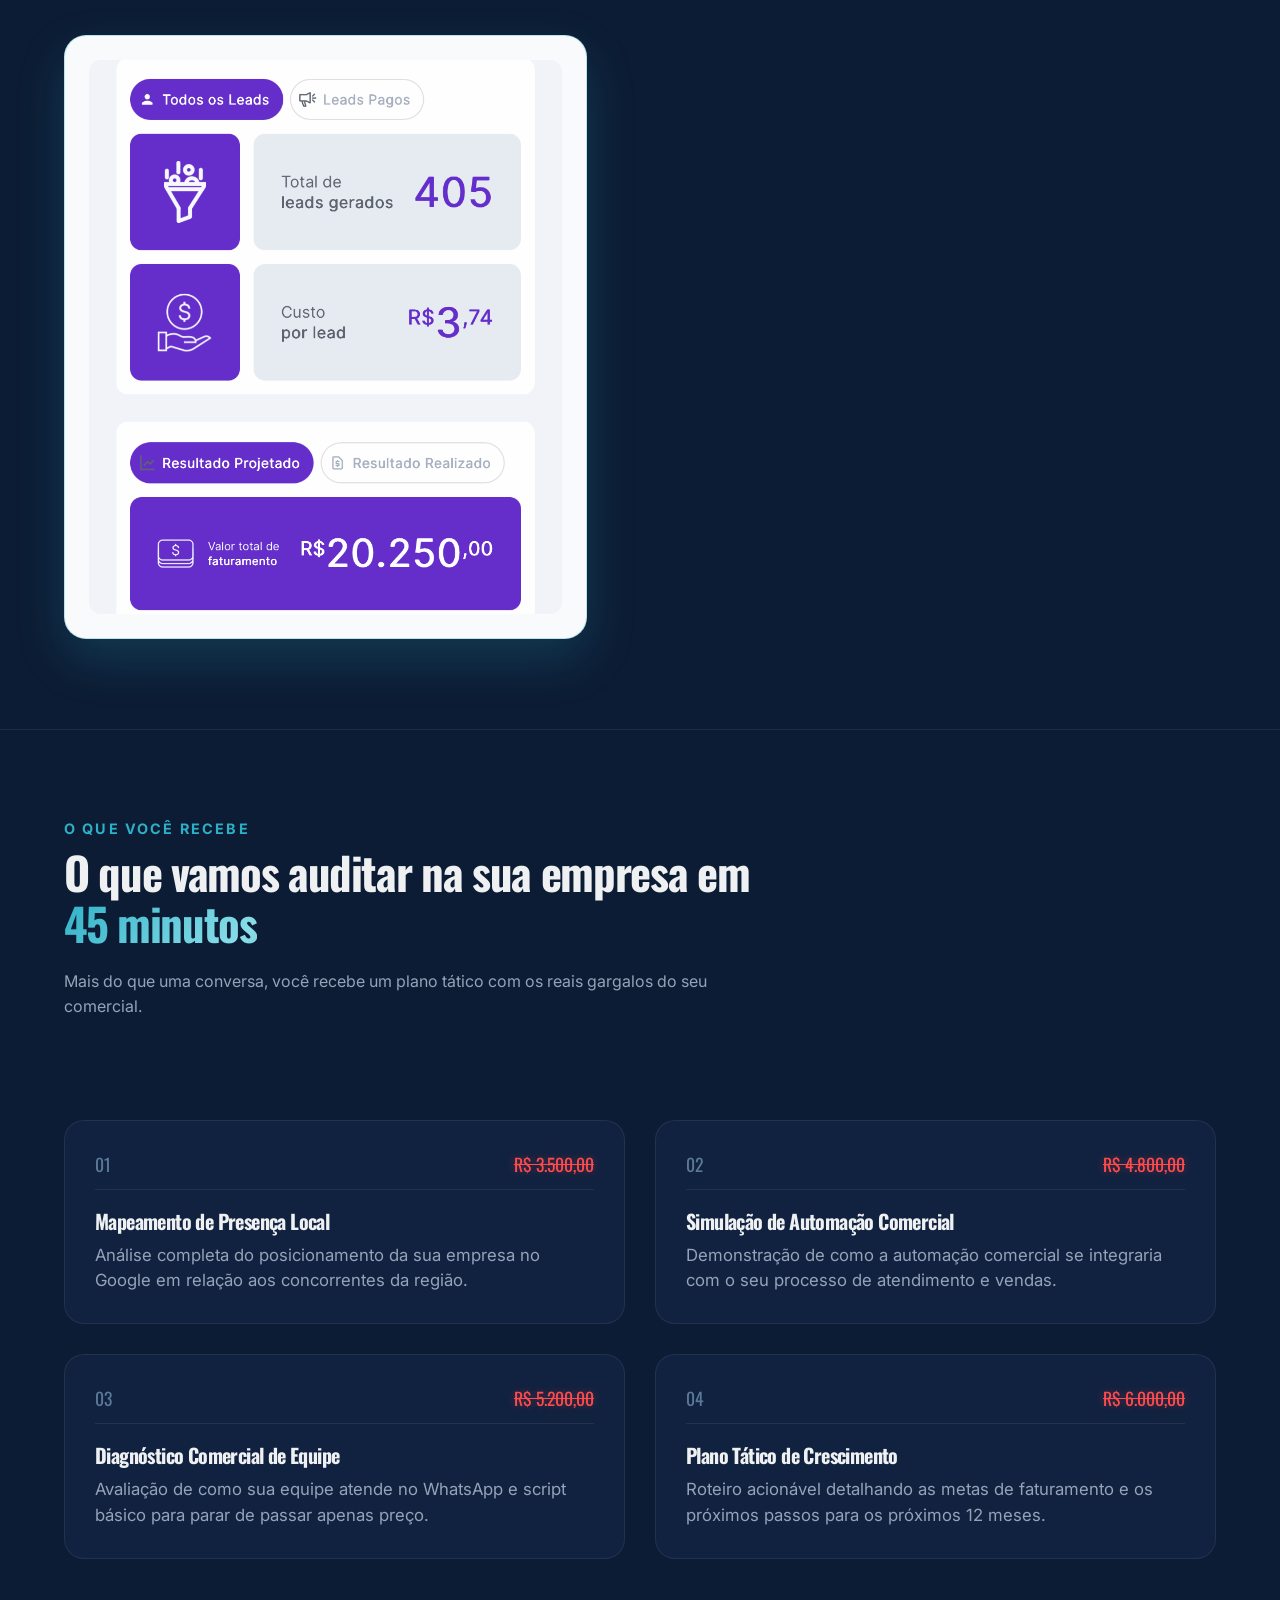
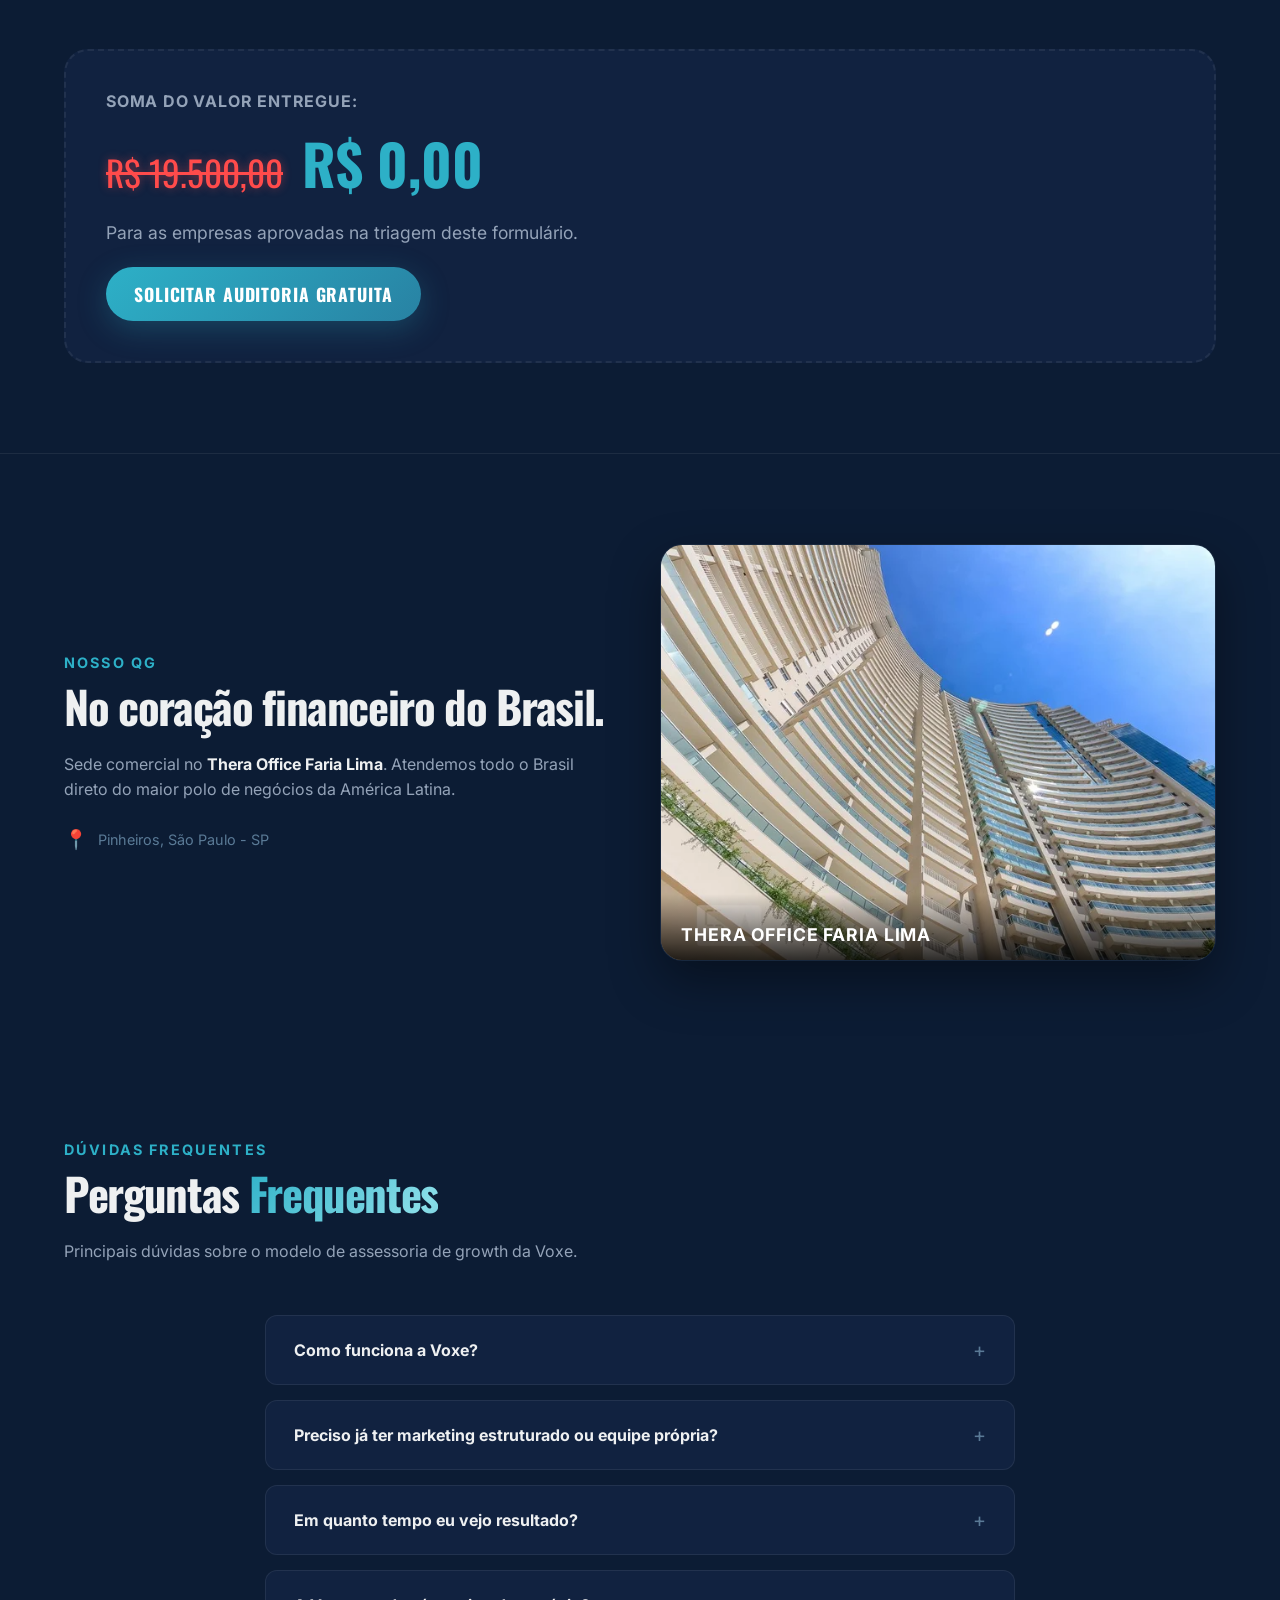
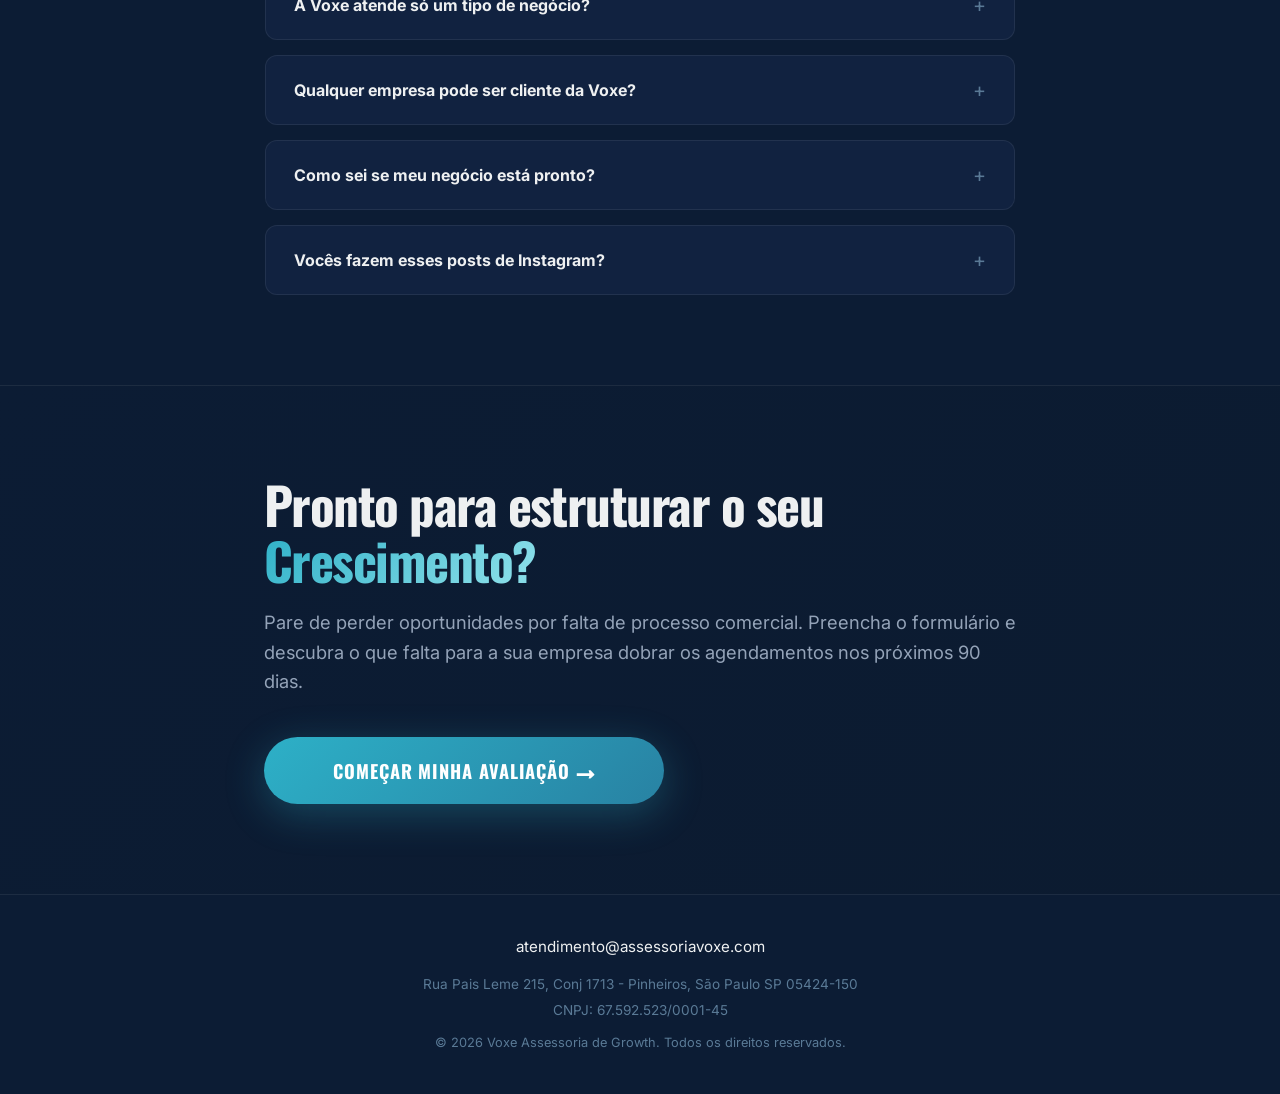
==== commit db0cb3fd: "Add files via upload" ====
--- a/index.html
+++ b/index.html
@@ -18,7 +18,7 @@
     <link href="https://fonts.googleapis.com/css2?family=Inter:wght@300;400;500;600;700;800&family=Oswald:wght@400;500;600;700&family=Archivo:wght@300;400;500;600;700;800;900&family=Archivo+Black&display=swap" rel="stylesheet">
     
     <!-- Custom CSS -->
-    <link rel="stylesheet" href="style.css?v=60">
+    <link rel="stylesheet" href="style.css?v=61">
     
     <!-- Favicon -->
     <link rel="icon" type="image/svg+xml" href="data:image/svg+xml,<svg xmlns=%22http://www.w3.org/2000/svg%22 viewBox=%220 0 100 100%22><circle cx=%2250%22 cy=%2250%22 r=%2235%22 fill=%22%23008AA3%22/></svg>">
@@ -73,7 +73,7 @@
         <!-- Ticker Logos -->
         <section class="seals-section">
             <div class="container seals-container">
-                <span class="seals-label">Metodologia validada por marcas como</span>
+                <span class="seals-label">Marcas aceleradas e parceiros oficiais</span>
                 <div class="seals-slider-wrapper">
                     <div class="seals-track">
                         <div class="seal-slide"><a href="https://zielimports.com.br/" target="_blank"><img src="Remova_as_informações_de_instagram_202606252339-Photoroom.png" alt="Ziel Imports Logo" class="seal-img" style="height: 80px; object-fit: contain;"></a></div>
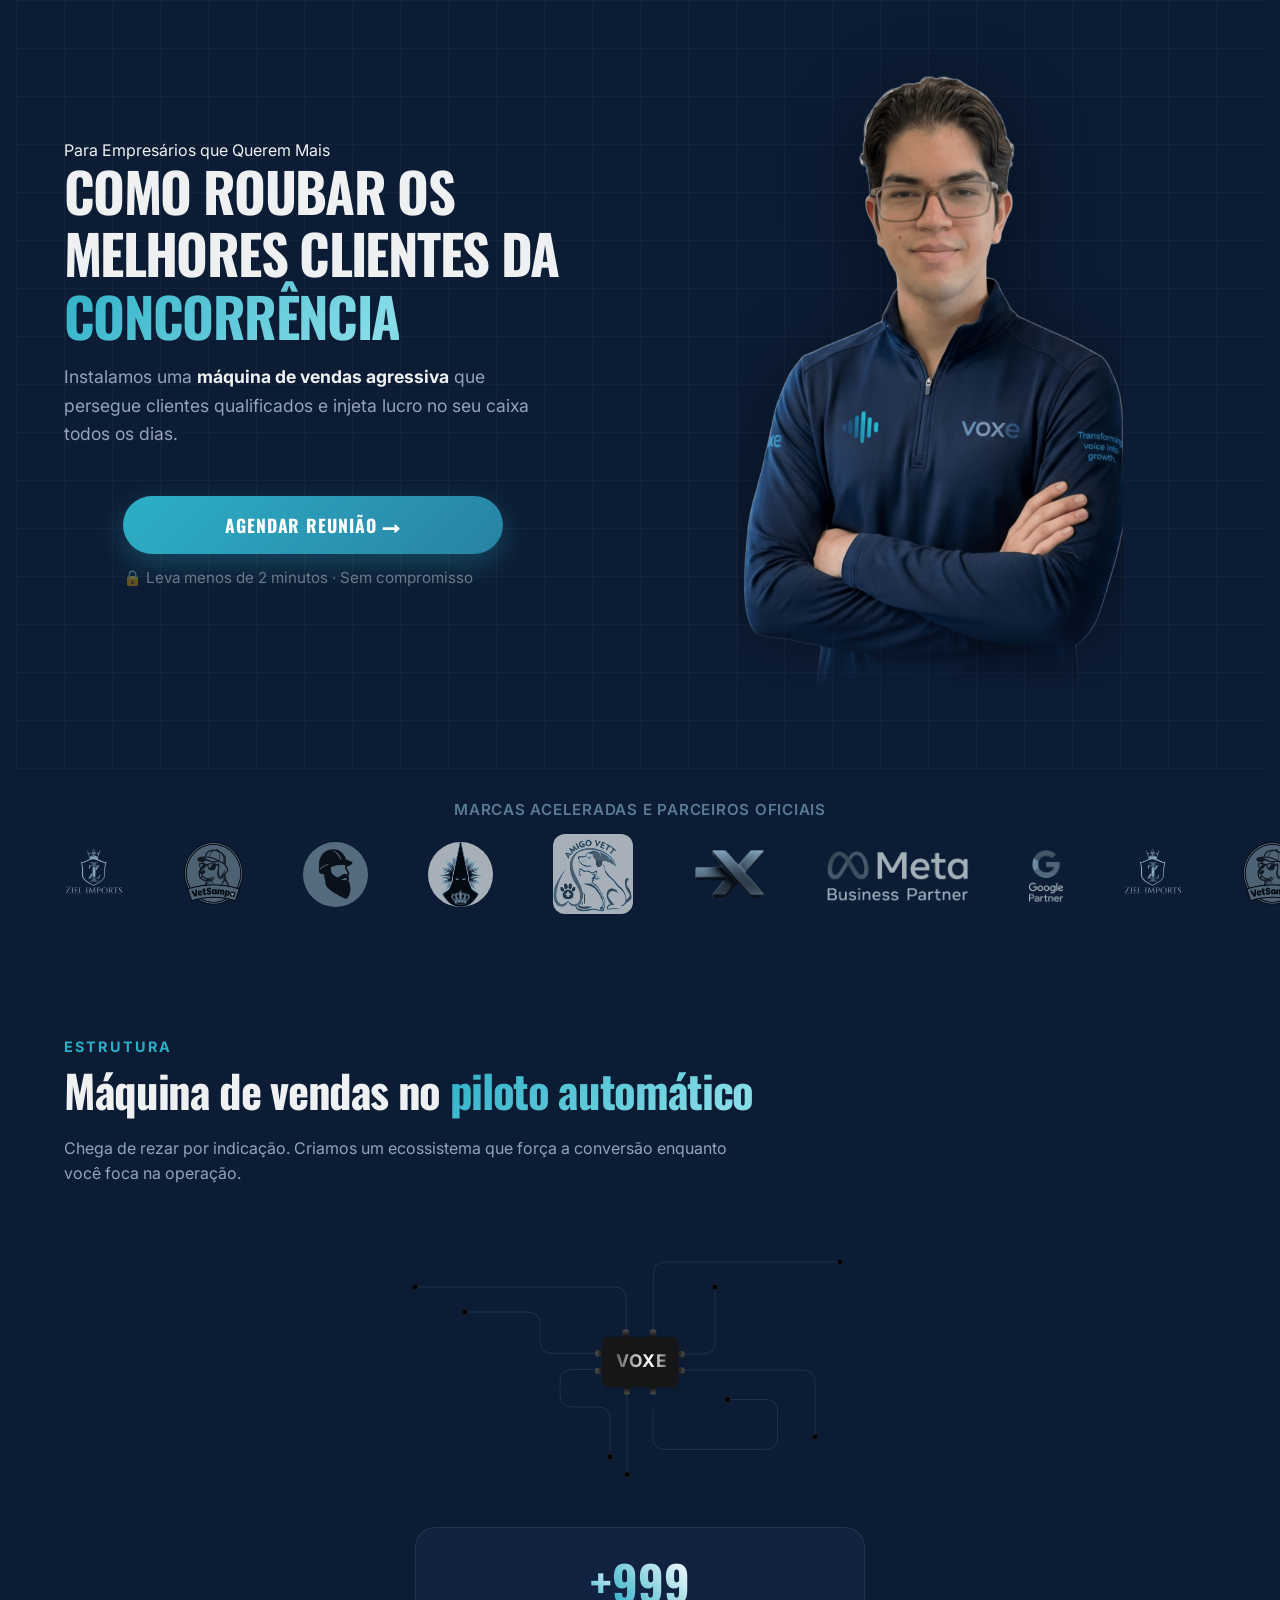
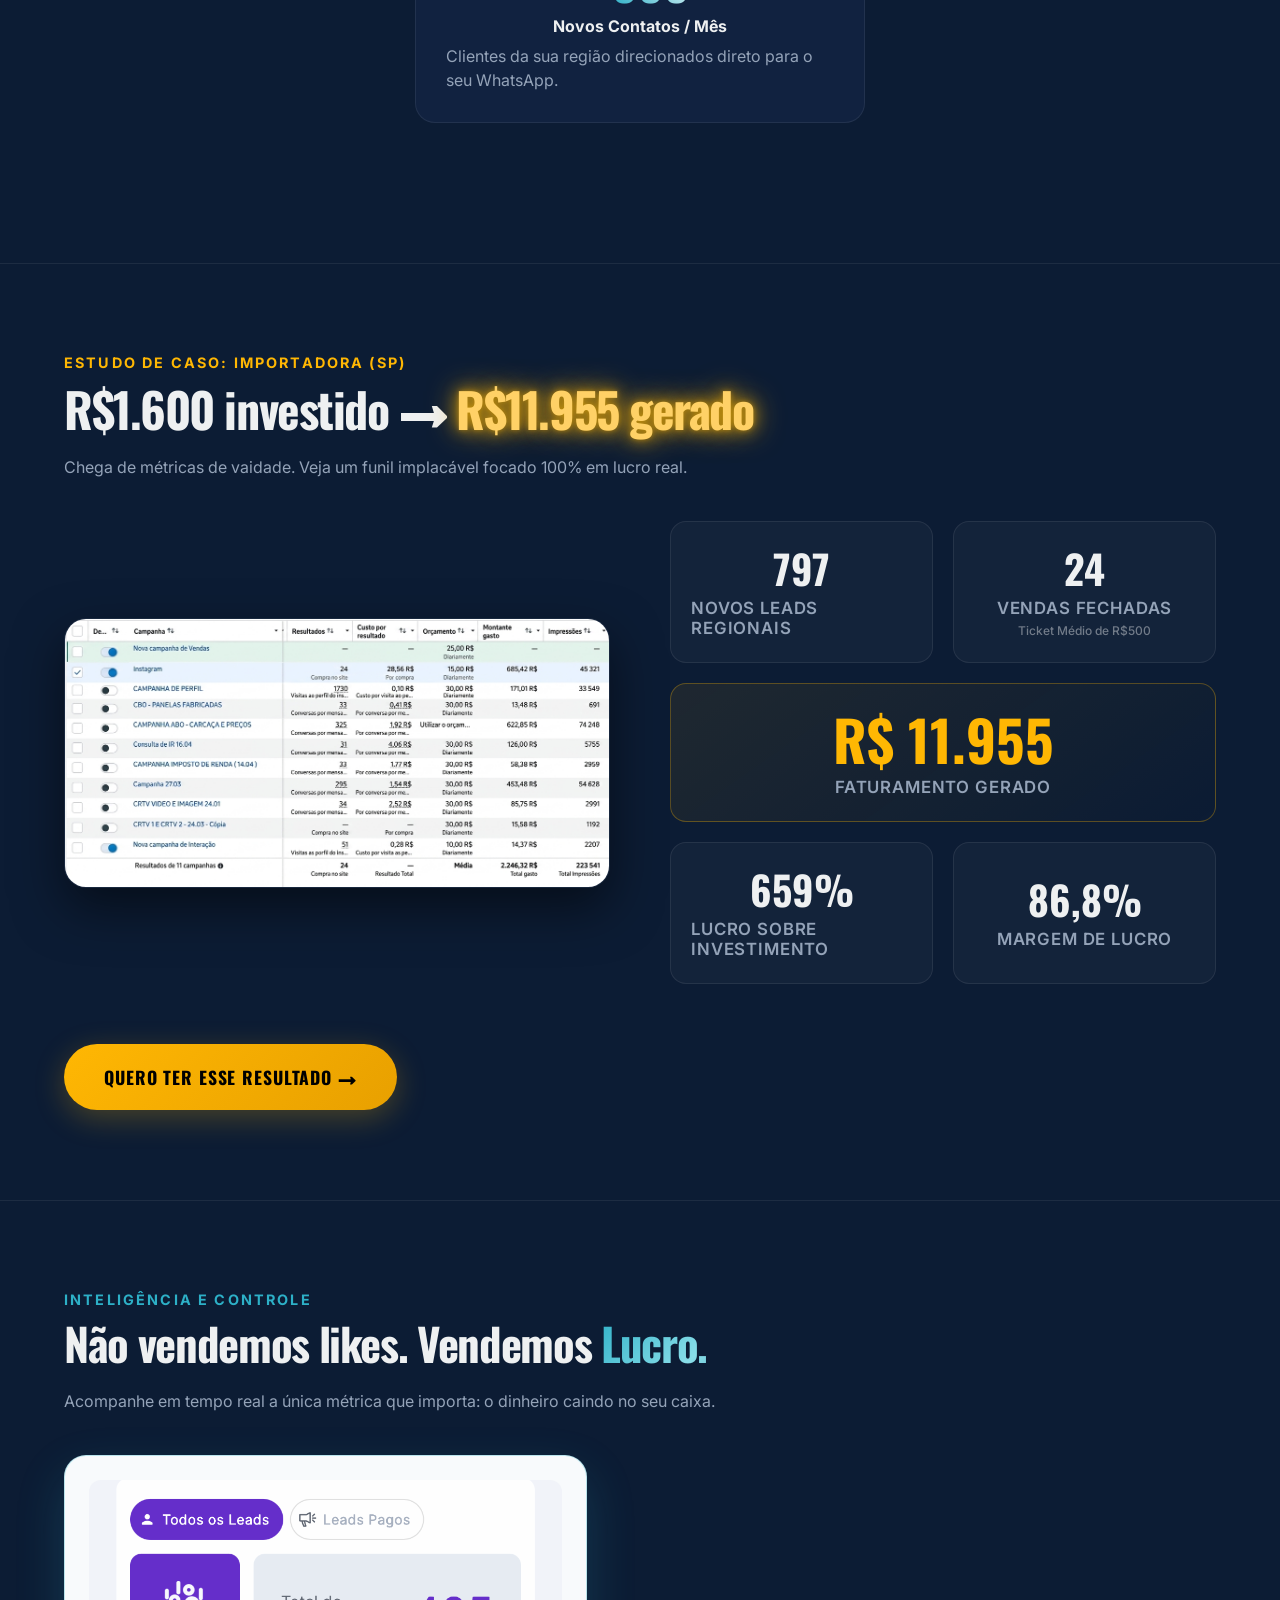
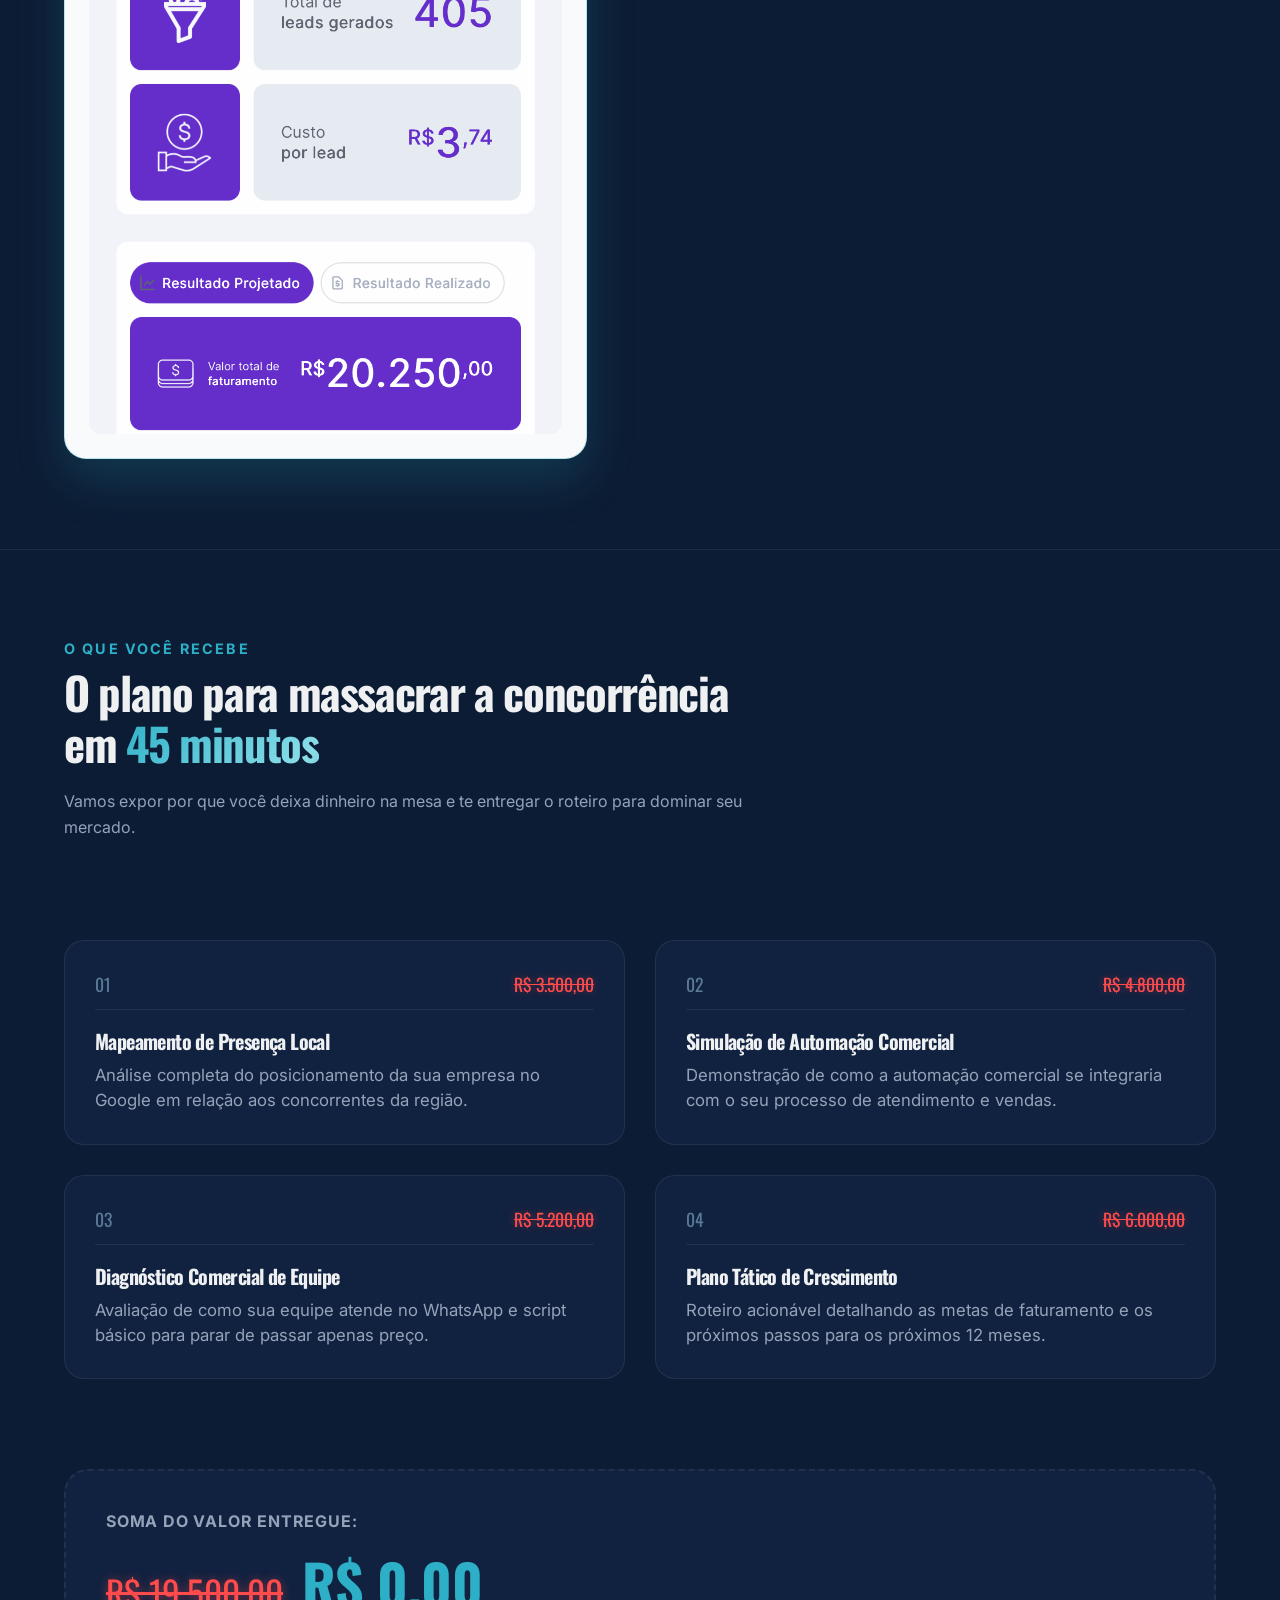
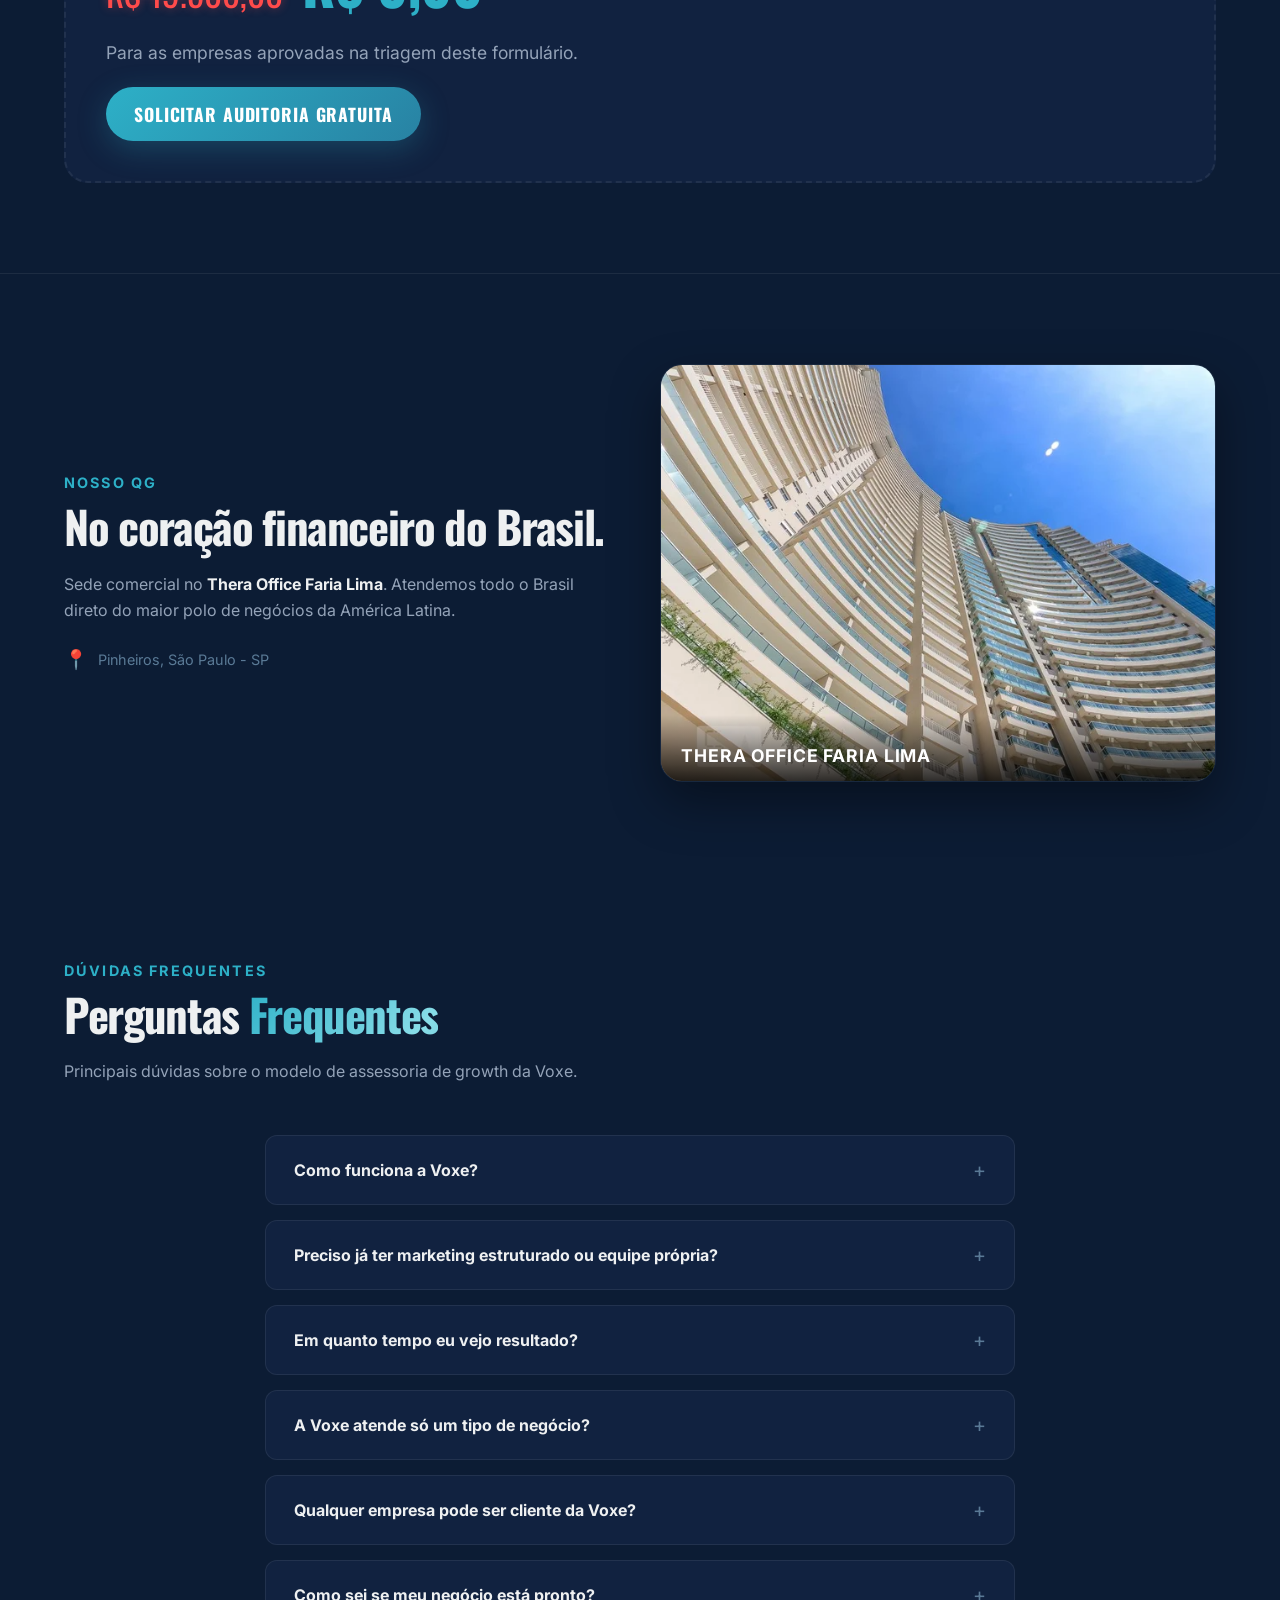
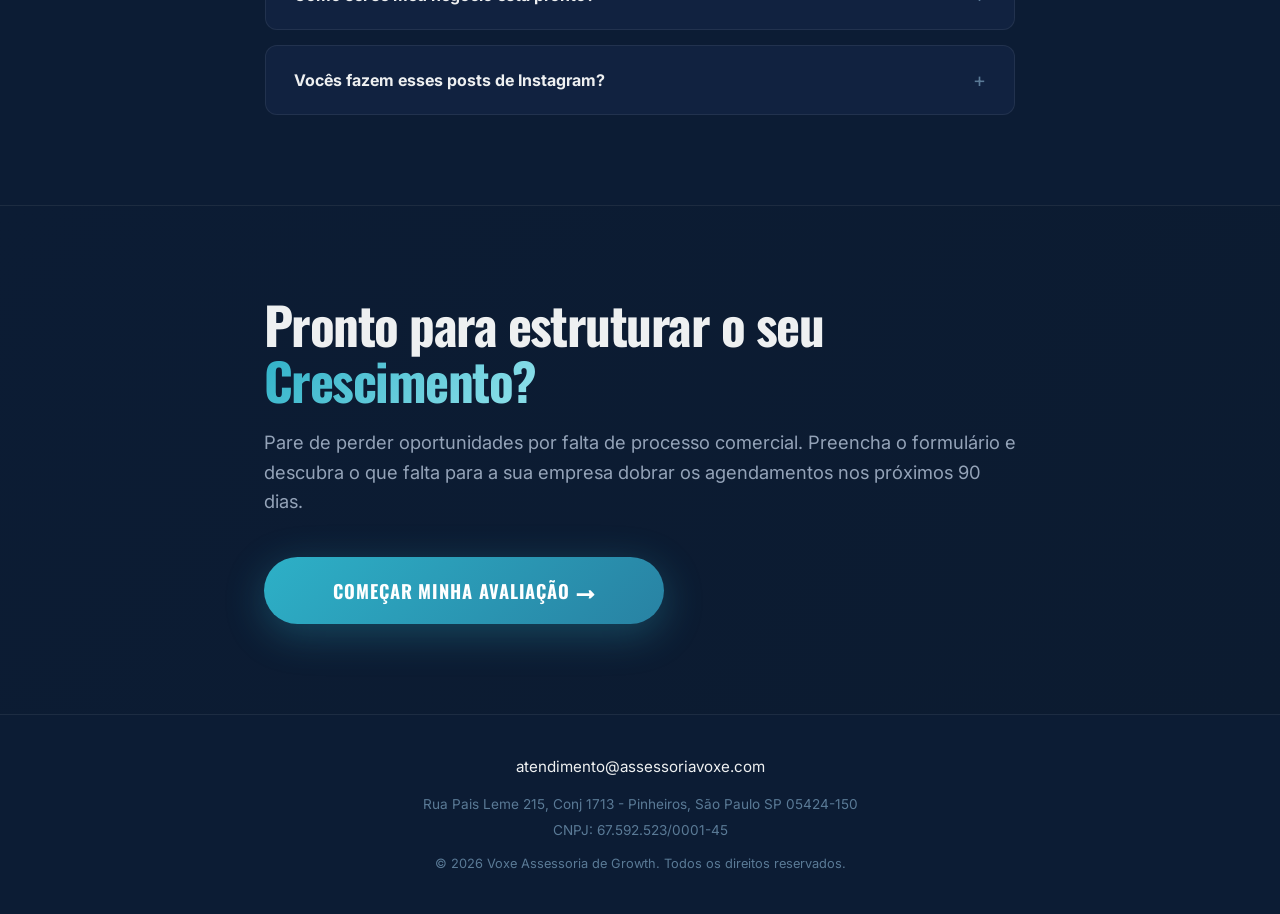
==== commit f6ac081d: "Add files via upload" ====
--- a/index.html
+++ b/index.html
@@ -18,7 +18,7 @@
     <link href="https://fonts.googleapis.com/css2?family=Inter:wght@300;400;500;600;700;800&family=Oswald:wght@400;500;600;700&family=Archivo:wght@300;400;500;600;700;800;900&family=Archivo+Black&display=swap" rel="stylesheet">
     
     <!-- Custom CSS -->
-    <link rel="stylesheet" href="style.css?v=61">
+    <link rel="stylesheet" href="style.css?v=63">
     
     <!-- Favicon -->
     <link rel="icon" type="image/svg+xml" href="data:image/svg+xml,<svg xmlns=%22http://www.w3.org/2000/svg%22 viewBox=%220 0 100 100%22><circle cx=%2250%22 cy=%2250%22 r=%2235%22 fill=%22%23008AA3%22/></svg>">
@@ -40,9 +40,9 @@
                     <!-- Coluna Esquerda: Copy + CTA -->
                     <div class="hero-content">
                         <span class="tag-badge">Para Empresários que Querem Mais</span>
-                        <h1 class="hero-title">O QUE EMPRESAS <span class="texto-degrade-voxe">QUE CRESCEM</span> FAZEM DIFERENTE?</h1>
+                        <h1 class="hero-title">COMO ROUBAR OS MELHORES CLIENTES DA <span class="texto-degrade-voxe">CONCORRÊNCIA</span></h1>
                         
-                        <p class="hero-subtitle">Existe um padrão. Empresas que multiplicam resultados têm algo em comum que a maioria ignora. <strong>Descubra o que falta no seu negócio</strong> e comece a transformação.</p>
+                        <p class="hero-subtitle">Instalamos uma <strong>máquina de vendas agressiva</strong> que persegue clientes qualificados e injeta lucro no seu caixa todos os dias.</p>
 
                         <div class="hero-cta-group">
                             <button class="btn btn-primary btn-lg open-diagnostico-btn">
@@ -104,8 +104,8 @@
             <div class="container">
                 <div class="section-header text-left ">
                     <span class="section-subtitle">Estrutura</span>
-                    <h2 class="section-title">Tudo isso <span class="texto-degrade-voxe">funcionando junto, todos os meses</span></h2>
-                    <p class="section-description ">Enquanto sua empresa foca na operação, a Voxe cuida da estrutura comercial: o que traz clientes novos, o que dá suporte no dia a dia, e o que mostra os resultados.</p>
+                    <h2 class="section-title">Máquina de vendas no <span class="texto-degrade-voxe">piloto automático</span></h2>
+                    <p class="section-description ">Chega de rezar por indicação. Criamos um ecossistema que força a conversão enquanto você foca na operação.</p>
                 </div>
 
                 <!-- CPU SVG Animation Container -->
@@ -524,7 +524,7 @@
                 <div class="section-header text-left " style="margin-bottom: 40px;">
                     <span class="section-subtitle" style="color: #FFB703;">Estudo de Caso: Importadora (SP)</span>
                     <h2 class="section-title" style="font-size: 3rem;">R$1.600 investido &rarr; <span class="neon-text-gold">R$11.955 gerado</span></h2>
-                    <p class="section-description ">Veja os números reais de uma operação comercial estruturada para máxima conversão em vendas, fugindo das métricas de vaidade.</p>
+                    <p class="section-description ">Chega de métricas de vaidade. Veja um funil implacável focado 100% em lucro real.</p>
                 </div>
                 
                 <div class="case-study-grid">
@@ -570,8 +570,8 @@
             <div class="container text-left ">
                 <div class="section-header" style="margin-bottom: 40px;">
                     <span class="section-subtitle" style="color: var(--accent-cyan);">Inteligência e Controle</span>
-                    <h2 class="section-title">Transparência total sobre o seu <span class="texto-degrade-voxe">Faturamento</span></h2>
-                    <p class="section-description ">Você terá acesso ao nosso sistema de inteligência para acompanhar em tempo real cada centavo de faturamento gerado pela nossa assessoria. Nada de métricas de vaidade, apenas o que entra no caixa.</p>
+                    <h2 class="section-title">Não vendemos likes. Vendemos <span class="texto-degrade-voxe">Lucro.</span></h2>
+                    <p class="section-description ">Acompanhe em tempo real a única métrica que importa: o dinheiro caindo no seu caixa.</p>
                 </div>
                 
                 <div class="tracking-visual" style="width: fit-content; border-radius: var(--radius-lg); overflow: hidden; box-shadow: 0 20px 50px rgba(45, 176, 199, 0.2); border: 1px solid rgba(45, 176, 199, 0.3); max-width: 100%; margin: 0; display: block; background-color: #f8fafc; padding: 24px; box-sizing: border-box;">
@@ -587,8 +587,8 @@
             <div class="container">
                 <div class="section-header text-left ">
                     <span class="section-subtitle">O que você recebe</span>
-                    <h2 class="section-title">O que vamos auditar na sua empresa em <span class="texto-degrade-voxe">45 minutos</span></h2>
-                    <p class="section-description ">Mais do que uma conversa, você recebe um plano tático com os reais gargalos do seu comercial.</p>
+                    <h2 class="section-title">O plano para massacrar a concorrência em <span class="texto-degrade-voxe">45 minutos</span></h2>
+                    <p class="section-description ">Vamos expor por que você deixa dinheiro na mesa e te entregar o roteiro para dominar seu mercado.</p>
                 </div>
                 
                 <div class="value-stack-grid py-medium">
